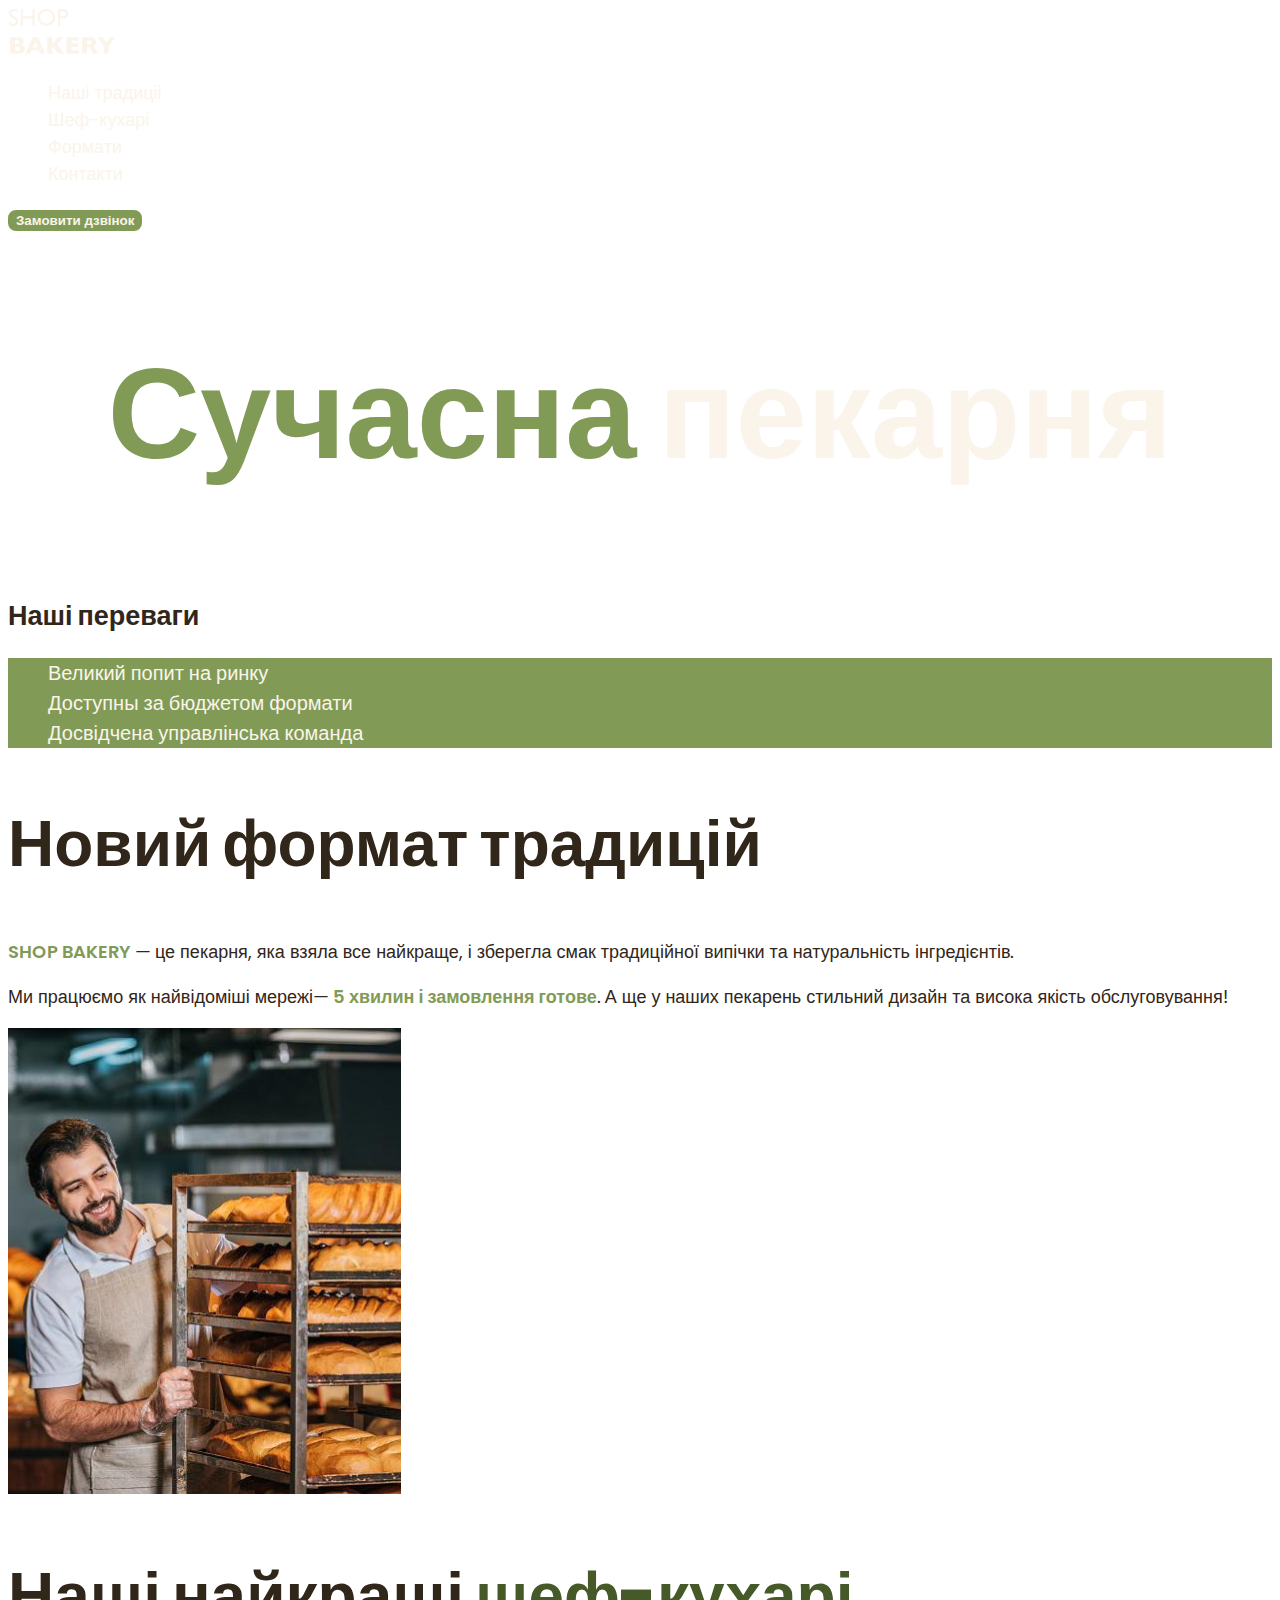
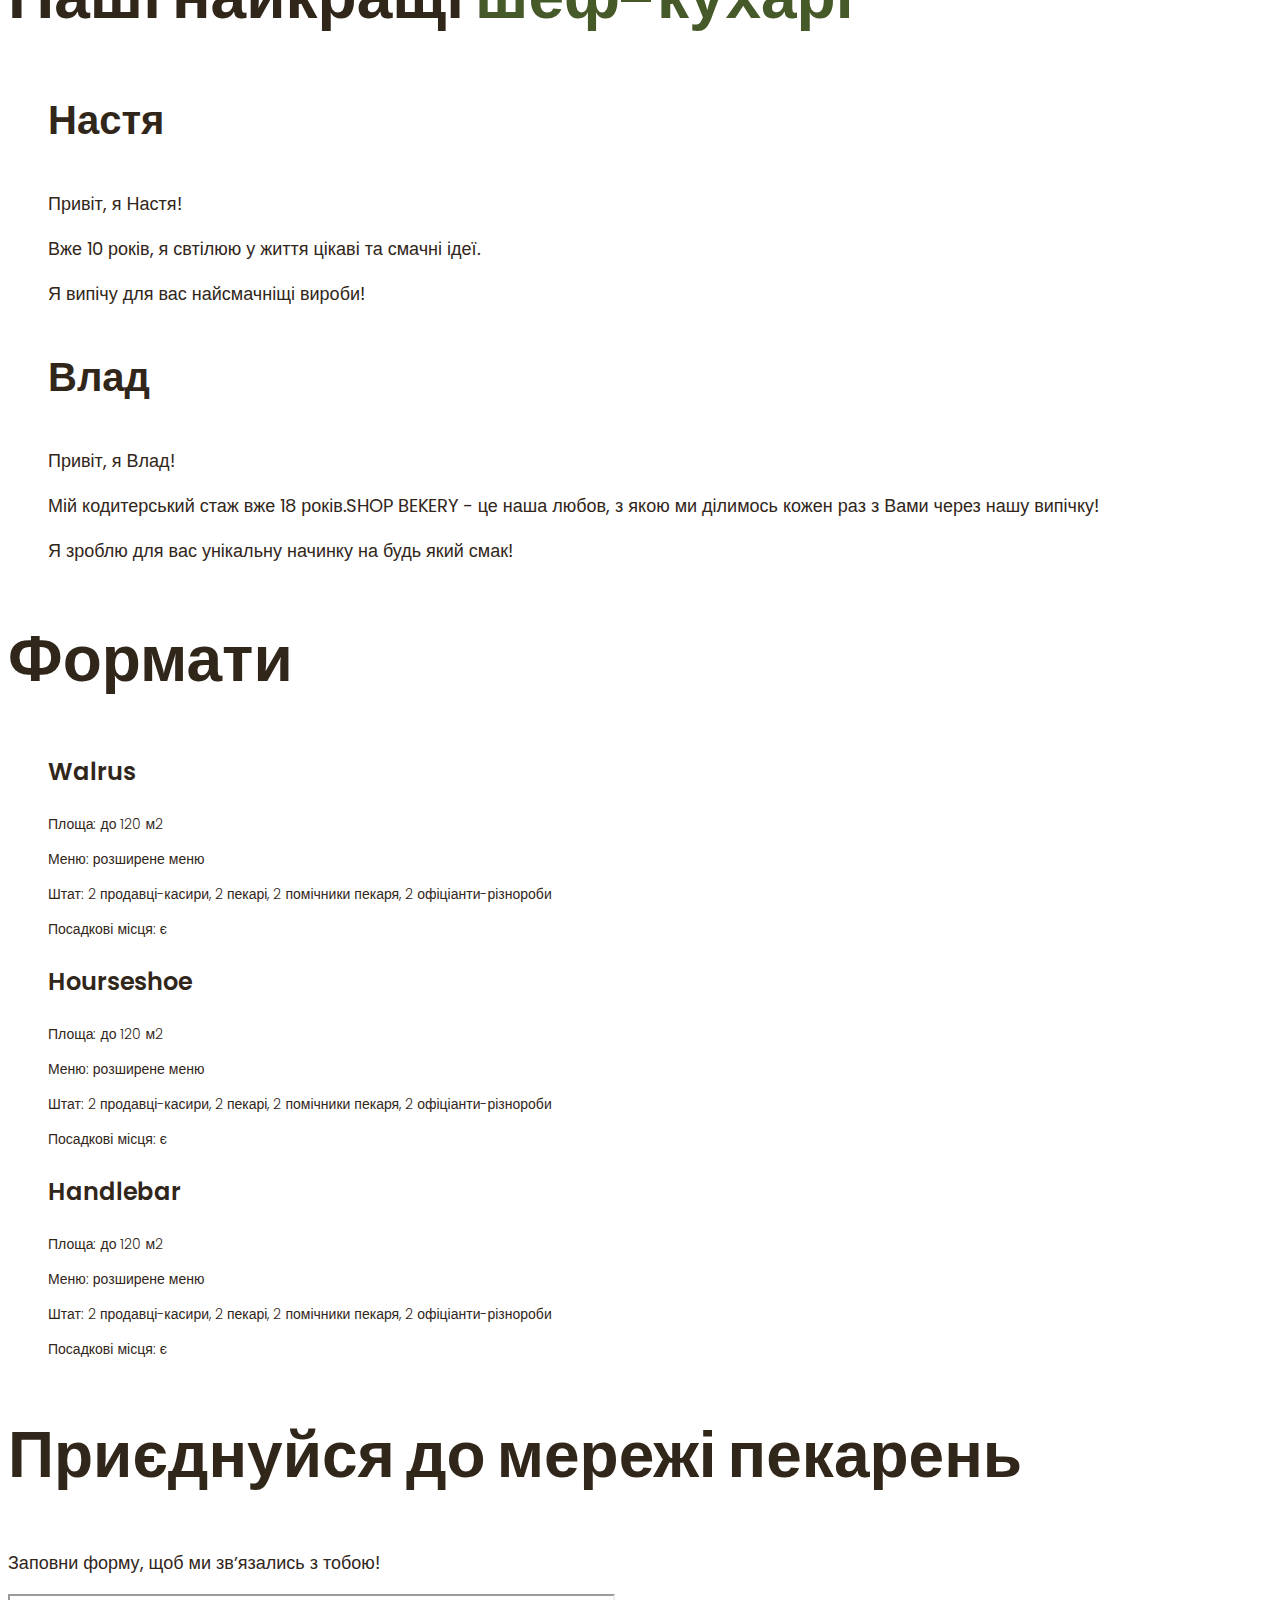
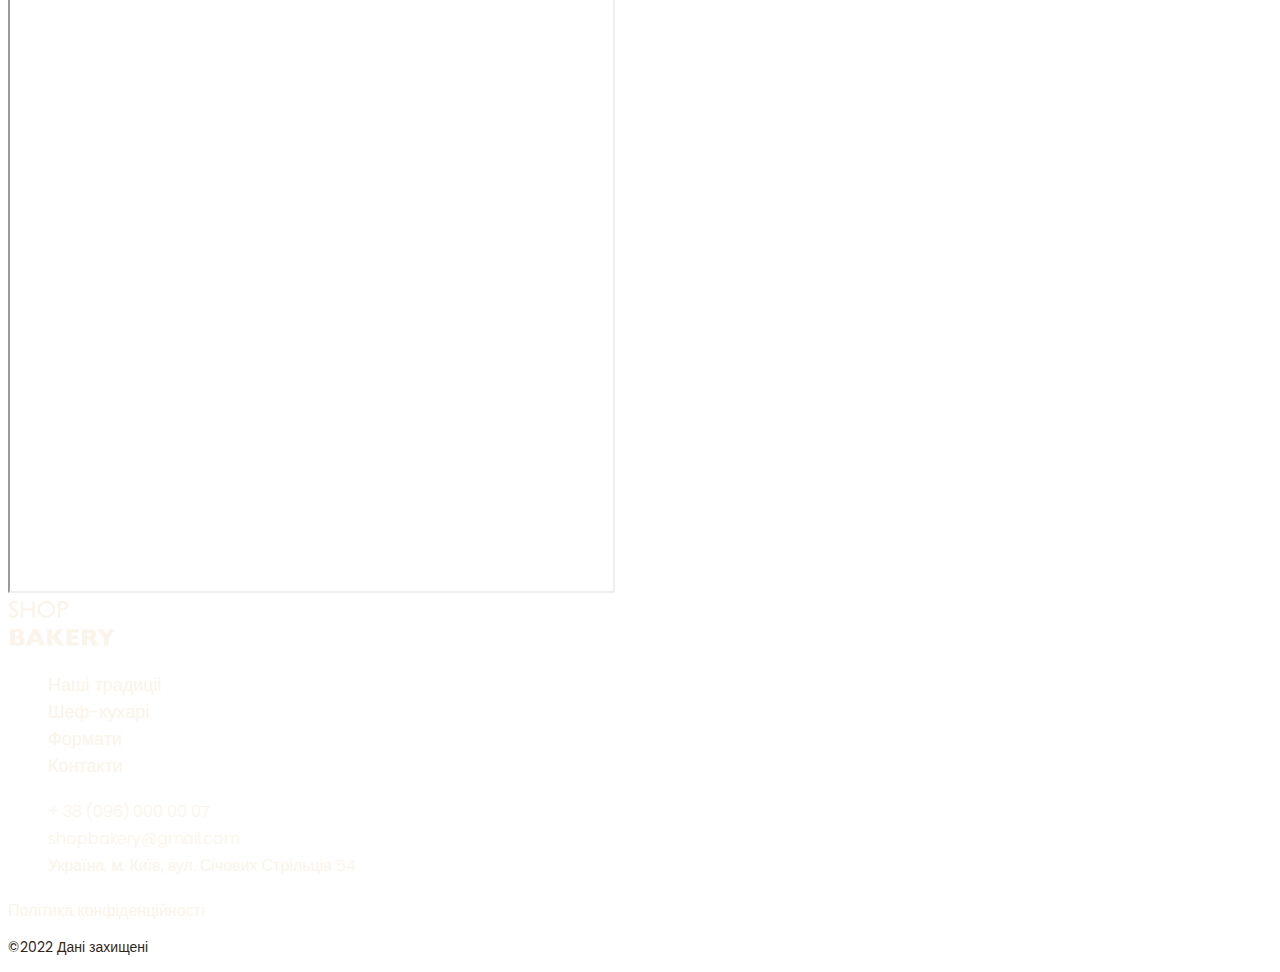
==== index.html @ 6a735f0f "Add files via upload" ====
<!DOCTYPE html>
<html lang="uk">
  <head>
    <meta charset="UTF-8" />
    <meta http-equiv="X-UA-Compatible" content="IE=edge" />
    <meta name="viewport" content="width=device-width, initial-scale=1.0" />
    <title>Сучасна пекарня</title>
    <!-- Fonts  -->
    <!-- <link rel="preconnect" href="https://fonts.googleapis.com" />
    <link rel="preconnect" href="https://fonts.gstatic.com" crossorigin />
    <link
      href="https://fonts.googleapis.com/css2?family=Poppins:wght@300;400;600;900&display=swap"
      rel="stylesheet"
    /> -->
    <!-- Styles -->
    <link rel="stylesheet" href="./css/styles.css" />
  </head>
  <body>
    <header>
      <div class="container">
        <nav>
          <a href="index.html">
            <img src="./images/logo.svg " alt="Логотип сучасної пекарні" />
          </a>
          <ul>
            <li>
              <a class="link" href="#traditions-section">Наші традиціі</a>
            </li>
            <li><a class="link" href="#chefs-section">Шеф-кухарі</a></li>
            <li><a class="link" href="#format-section">Формати</a></li>
            <li><a class="link" href="#contact-section">Контакти</a></li>
          </ul>
        </nav>
        <button class="button" type="button">Замовити дзвінок</button>
      </div>
    </header>
    <main>
      <section class="hero-section">
        <div class="container">
          <h1 class="hero-title">
            <span class="accent">Сучасна</span> пекарня
          </h1>
        </div>
      </section>
      <section>
        <div class="container">
          <h2 class="visually-hidden">Наші переваги</h2>
          <ul class="advantages-list">
            <li class="advantages-item">Великий попит на ринку</li>
            <li class="advantages-item">Доступны за бюджетом формати</li>
            <li class="advantages-item">Досвідчена управлінська команда</li>
          </ul>
        </div>
      </section>
      <section class="traditions-section section" id="traditions-section">
        <div class="container">
          <h2 class="traditions-title section-title">Новий формат традицій</h2>
          <p class="traditions-text">
            <span class="brand uppercase">shop bakery</span> — це пекарня, яка
            взяла все найкраще, і зберегла смак традиційної випічки та
            натуральність інгредієнтів.
          </p>
          <p class="traditions-text">
            Ми працюємо як найвідоміші мережі—
            <span class="brand">5 хвилин і замовлення готове</span>. А ще у
            наших пекарень стильний дизайн та висока якість обслуговування!
          </p>
          <img
            src="./images/baker-man.jpg"
            alt="Чоловік пекар дивиться на батони із посмішкой"
          />
        </div>
      </section>
      <section class="section" id="chefs-section">
        <div class="container">
          <h2 class="chefs-title section-title">
            Наші найкращі <span class="accent">шеф-кухарі</span>
          </h2>
          <ul>
            <li>
              <article>
                <h3 class="chef-title">Настя</h3>
                <p>Привіт, я Настя!</p>
                <p>Вже 10 років, я свтілюю у життя цікаві та смачні ідеї.</p>
                <p>Я випічу для вас найсмачніщі вироби!</p>
              </article>
            </li>
            <li>
              <article>
                <h3 class="chef-title">Влад</h3>
                <p>Привіт, я Влад!</p>
                <p>
                  Мій кодитерський стаж вже 18 років.SHOP BEKERY - це наша
                  любов, з якою ми ділимось кожен раз з Вами через нашу випічку!
                </p>
                <p>Я зроблю для вас унікальну начинку на будь який смак!</p>
              </article>
            </li>
          </ul>
        </div>
      </section>
      <section class="section" id="format-section">
        <div class="container">
          <h2 class="formats-title section-title">Формати</h2>
          <ul>
            <li>
              <article>
                <h3 class="format-title" lang="en">Walrus</h3>
                <div class="format-text">
                  <p>Площа: до 120 м2</p>
                  <p>Меню: розширене меню</p>
                  <p>
                    Штат: 2 продавці-касири, 2 пекарі, 2 помічники пекаря, 2
                    офіціанти-різнороби
                  </p>
                  <p>Посадкові місця: є</p>
                </div>
              </article>
            </li>
            <li>
              <article>
                <h3 class="format-title" lang="en">Hourseshoe</h3>
                <div class="format-text">
                  <p>Площа: до 120 м2</p>
                  <p>Меню: розширене меню</p>
                  <p>
                    Штат: 2 продавці-касири, 2 пекарі, 2 помічники пекаря, 2
                    офіціанти-різнороби
                  </p>
                  <p>Посадкові місця: є</p>
                </div>
              </article>
            </li>
            <li>
              <article>
                <h3 class="format-title" lang="en">Handlebar</h3>
                <div class="format-text">
                  <p>Площа: до 120 м2</p>
                  <p>Меню: розширене меню</p>
                  <p>
                    Штат: 2 продавці-касири, 2 пекарі, 2 помічники пекаря, 2
                    офіціанти-різнороби
                  </p>
                  <p>Посадкові місця: є</p>
                </div>
              </article>
            </li>
          </ul>
        </div>
      </section>
      <section class="section" id="contact-section">
        <div class="container">
          <h2 class="contact-title section-title">
            Приєднуйся до мережі пекарень
          </h2>
          <p>Заповни форму, щоб ми звʼязались з тобою!</p>
          <iframe
            src="https://www.google.com/maps/embed?pb=!1m18!1m12!1m3!1d2540.1640531314047!2d30.491233500000003!3d50.4566697!2m3!1f0!2f0!3f0!3m2!1i1024!2i768!4f13.1!3m3!1m2!1s0x40d4ce637bfe1717%3A0x5370c2254ad1b952!2sSichovykh%20Striltsiv%20St%2C%2054%2C%20Kyiv%2C%20Ukraine%2C%2002000!5e0!3m2!1sen!2sno!4v1711531237055!5m2!1sen!2sno"
            width="603"
            height="595"
            allowfullscreen=""
            loading="lazy"
            referrerpolicy="no-referrer-when-downgrade"
          ></iframe>
        </div>
      </section>
    </main>
    <footer>
      <div class="container">
        <nav>
          <a href="#">
            <img src="./images/logo.svg " alt="Логотип сучасної пекарні" />
          </a>
          <ul>
            <li><a class="link" href="#">Наші традиціі</a></li>
            <li><a class="link" href="#">Шеф-кухарі</a></li>
            <li><a class="link" href="#">Формати</a></li>
            <li><a class="link" href="#">Контакти</a></li>
          </ul>
        </nav>
        <address>
          <ul>
            <li>
              <a class="address-link" href="tel:+380960000007"
                >+ 38 (096) 000 00 07</a
              >
            </li>
            <li>
              <a class="address-link" href="mailto:shopbakery@gmail.com"
                >shopbakery@gmail.com</a
              >
            </li>
            <li>
              <a
                class="address-link"
                href="https://maps.app.goo.gl/qAnWJfNx7Vw8SnLq6"
                target="_blank"
                >Україна, м. Київ, вул. Січових Стрільців 54</a
              >
            </li>
            <li>
              <a href="#">
                <!-- Facebook icon -->
              </a>
            </li>
            <li>
              <a href="#">
                <!-- Instagramm icon -->
              </a>
            </li>
          </ul>
          <a class="address-link" href="#" target="_blank"
            >Політика конфіденційності</a
          >
          <p class="address-copyright">&copy;2022 Дані захищені</p>
        </address>
      </div>
    </footer>
  </body>
</html>
---- css/styles.css ----
/* Fonts */
@font-face {
    font-display: swap;
    font-family: 'Poppins';
    font-style: normal;
    font-weight: 300;
    src: url('../fonts/poppins-v20-latin-300.woff2') format('woff2');
}
@font-face {
    font-display: swap;
    font-family: 'Poppins';
    font-style: normal;
    font-weight: 400;
    src: url('../fonts/poppins-v20-latin-regular.woff2') format('woff2');
}
@font-face {
    font-display: swap;
    font-family: 'Poppins';
    font-style: normal;
    font-weight: 600;
    src: url('../fonts/poppins-v20-latin-600.woff2') format('woff2');
}
@font-face {
    font-display: swap;
    font-family: 'Poppins';
    font-style: normal;
    font-weight: 900;
    src: url('../fonts/poppins-v20-latin-900.woff2') format('woff2');
}

:root {
    --color-primary-dark: #31261a;
    --color-primary-light: #faf4ea;
    --color-brand-dark: #465929;
    --color-brand-light: #819b57;
    
}

/* Base */
body {
    color: var(--color-primary-dark);
    font-family: 'Poppins', sans-serif;
    font-size: 18px;
    font-weight: 400;
    line-height: 1.5;
}
address{
    font-style: normal;
}

ul {
    list-style-type: none;
}
/* Button */
.button {
    color: var(--color-primary-light);
    background-color: var(--color-brand-light);
    border: 2px solid var(--color-brand-light);
    border-radius: 8px;
    cursor: pointer;
    font-weight: 600;
}
.button:hover {
    color: var(--color-brand-dark);
    background-color: transparent;
}
/* Link */
.link {
    color: var(--color-primary-light);
    text-decoration: none;
    
}
.link:hover {
    color: var(--color-brand-light);
    text-decoration: underline;
    font-weight: 600;
}
/* Hero section */
.hero-title {
    color: var(--color-primary-light);
    text-align: center;
    font-size: 128px;
    font-weight: 900;
}
.hero-title .accent {
    color: var(--color-brand-light); /* HEX value rgba */
}
/* Advantages section */
.advantages-list {
    color: var(--color-primary-light);
    background-color: var(--color-brand-light);
}
.advantages-item {
    font-size: 20px;
    font-weight: 300;
}
.section-title{
 font-size: 64px;
 font-weight: 900;
 line-height: 1.3;   
}
.section-title .accent {
    color: var(--color-brand-dark);
}


/* Traditions section */
.traditions-text .brand {
    color: var(--color-brand-light);
    font-weight: 600;
}

.traditions-text .uppercase {
    text-transform: uppercase;
}
/* Chef section */
.chef-title {
    font-size: 40px;
    font-weight: 600;
}

/* Formats section */
.format-title {
    font-size: 24px;
    font-weight: 600;
}
.format-text {
    font-size: 14px;
    font-weight: 300;
}

/* Footer */
.address-link{
    font-size: 16px;
    font-weight: 300;
    color: var(--color-primary-light);
    text-decoration: none;
}

.address-link:hover {
    color: var(--color-brand-light);
}

.address-copyright {
    font-size: 14px;
}
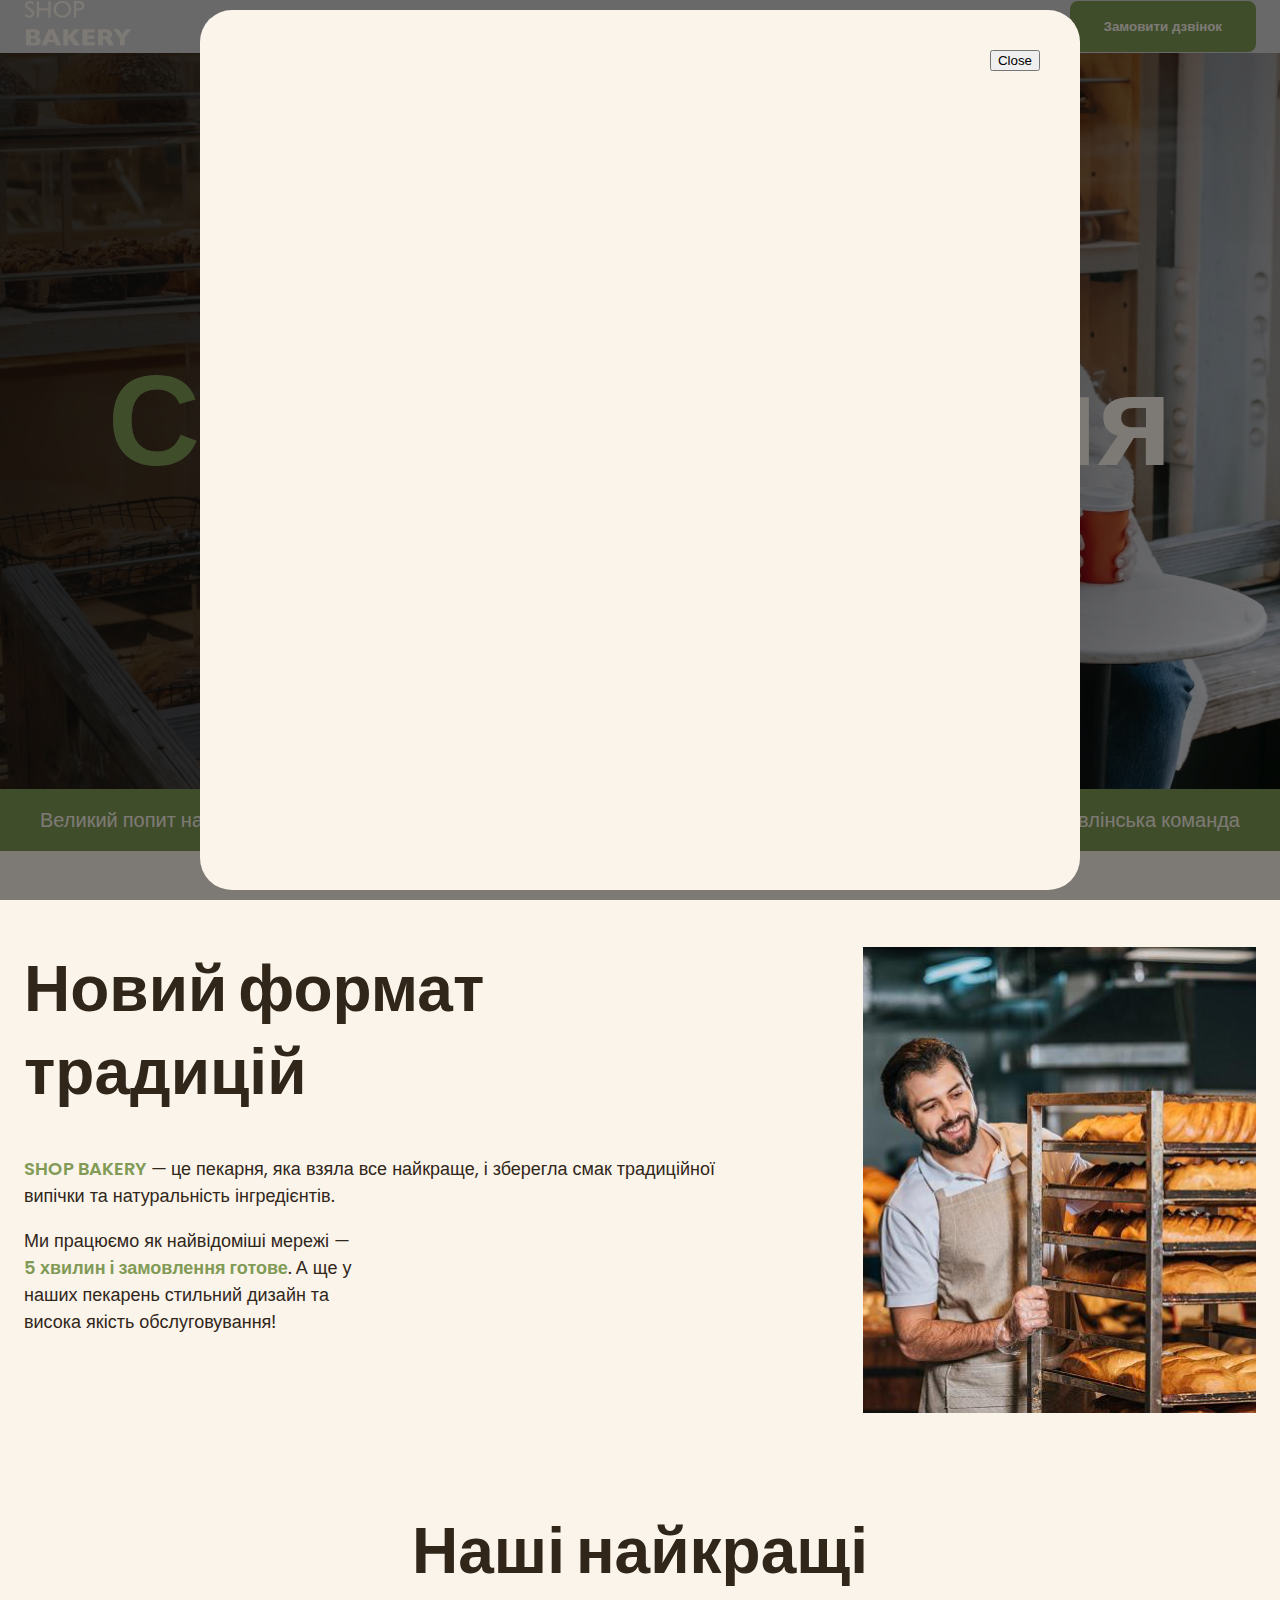
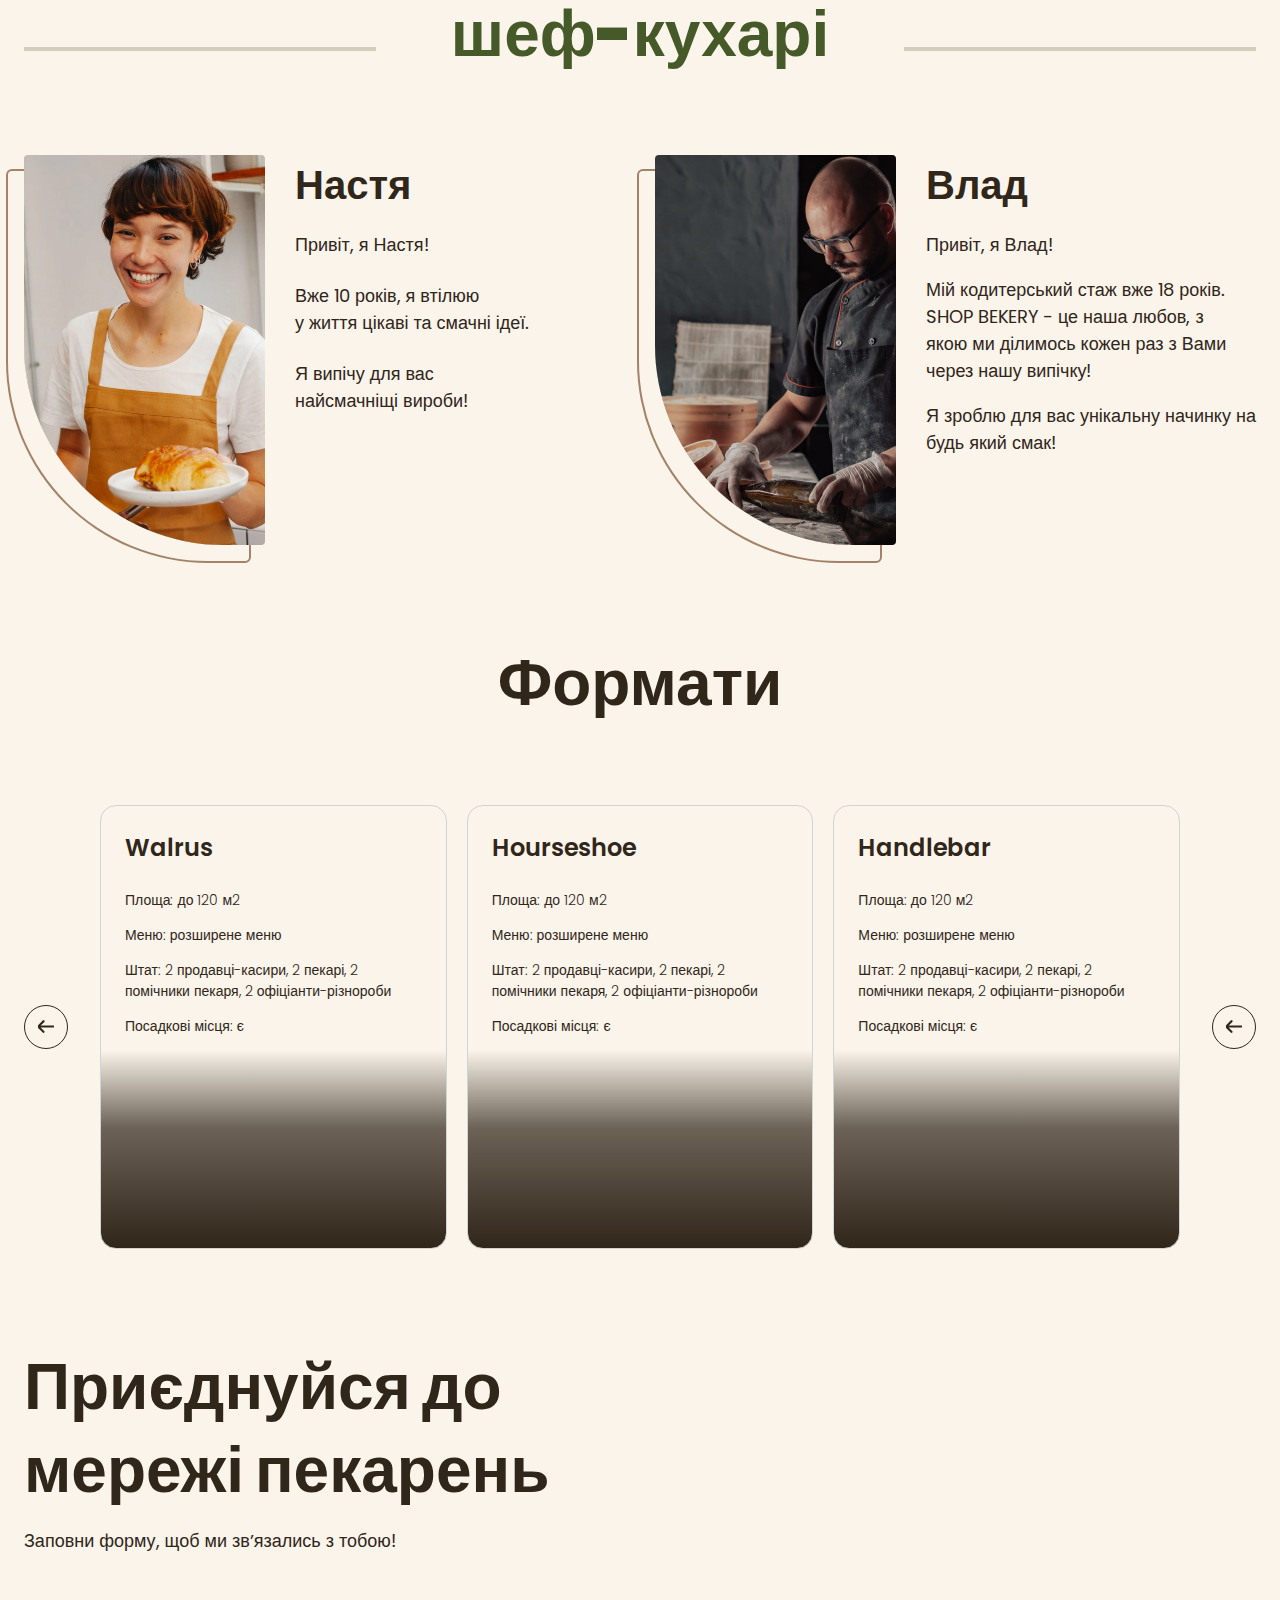
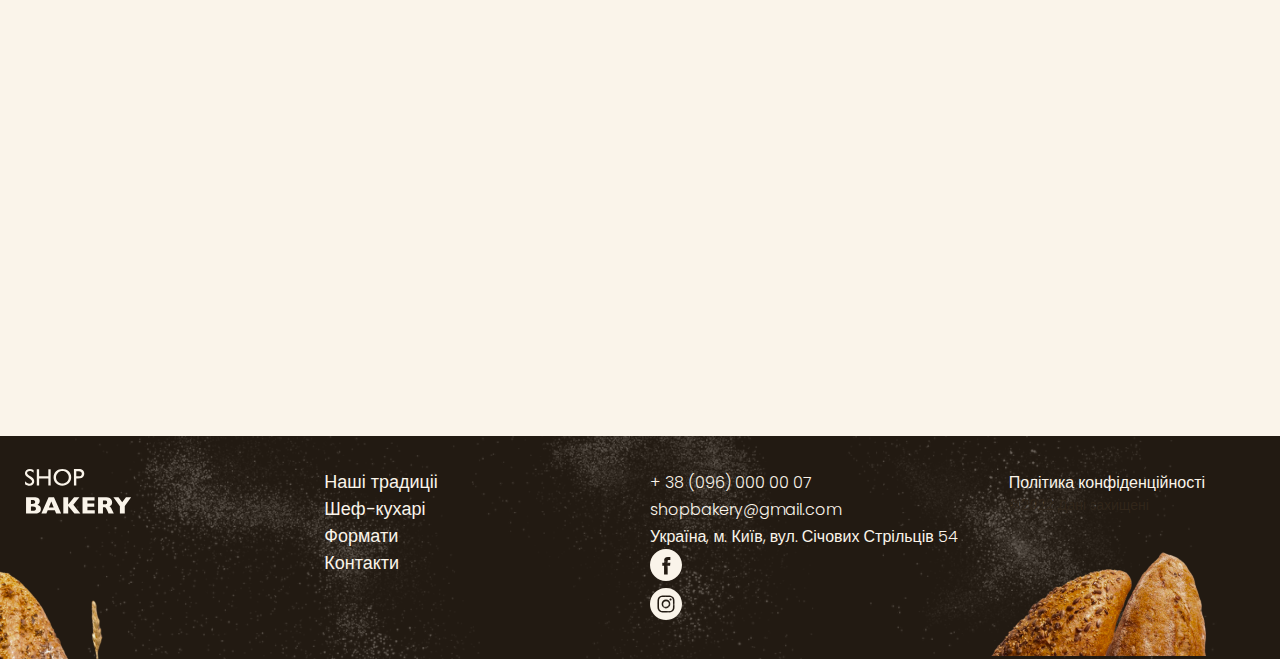
==== commit 04e29484: "Update index.html new file:   css/examples.css modified:   css/styles.css new file:   css/test.css n" ====
--- a/index.html
+++ b/index.html
@@ -1,220 +1,292 @@
-<!DOCTYPE html>
-<html lang="uk">
-  <head>
-    <meta charset="UTF-8" />
-    <meta http-equiv="X-UA-Compatible" content="IE=edge" />
-    <meta name="viewport" content="width=device-width, initial-scale=1.0" />
-    <title>Сучасна пекарня</title>
-    <!-- Fonts  -->
-    <!-- <link rel="preconnect" href="https://fonts.googleapis.com" />
-    <link rel="preconnect" href="https://fonts.gstatic.com" crossorigin />
-    <link
-      href="https://fonts.googleapis.com/css2?family=Poppins:wght@300;400;600;900&display=swap"
-      rel="stylesheet"
-    /> -->
-    <!-- Styles -->
-    <link rel="stylesheet" href="./css/styles.css" />
-  </head>
-  <body>
-    <header>
-      <div class="container">
-        <nav>
-          <a href="index.html">
-            <img src="./images/logo.svg " alt="Логотип сучасної пекарні" />
-          </a>
-          <ul>
-            <li>
-              <a class="link" href="#traditions-section">Наші традиціі</a>
-            </li>
-            <li><a class="link" href="#chefs-section">Шеф-кухарі</a></li>
-            <li><a class="link" href="#format-section">Формати</a></li>
-            <li><a class="link" href="#contact-section">Контакти</a></li>
-          </ul>
-        </nav>
-        <button class="button" type="button">Замовити дзвінок</button>
-      </div>
-    </header>
-    <main>
-      <section class="hero-section">
-        <div class="container">
-          <h1 class="hero-title">
-            <span class="accent">Сучасна</span> пекарня
-          </h1>
-        </div>
-      </section>
-      <section>
-        <div class="container">
-          <h2 class="visually-hidden">Наші переваги</h2>
-          <ul class="advantages-list">
-            <li class="advantages-item">Великий попит на ринку</li>
-            <li class="advantages-item">Доступны за бюджетом формати</li>
-            <li class="advantages-item">Досвідчена управлінська команда</li>
-          </ul>
-        </div>
-      </section>
-      <section class="traditions-section section" id="traditions-section">
-        <div class="container">
-          <h2 class="traditions-title section-title">Новий формат традицій</h2>
-          <p class="traditions-text">
-            <span class="brand uppercase">shop bakery</span> — це пекарня, яка
-            взяла все найкраще, і зберегла смак традиційної випічки та
-            натуральність інгредієнтів.
-          </p>
-          <p class="traditions-text">
-            Ми працюємо як найвідоміші мережі—
-            <span class="brand">5 хвилин і замовлення готове</span>. А ще у
-            наших пекарень стильний дизайн та висока якість обслуговування!
-          </p>
-          <img
-            src="./images/baker-man.jpg"
-            alt="Чоловік пекар дивиться на батони із посмішкой"
-          />
-        </div>
-      </section>
-      <section class="section" id="chefs-section">
-        <div class="container">
-          <h2 class="chefs-title section-title">
-            Наші найкращі <span class="accent">шеф-кухарі</span>
-          </h2>
-          <ul>
-            <li>
-              <article>
-                <h3 class="chef-title">Настя</h3>
-                <p>Привіт, я Настя!</p>
-                <p>Вже 10 років, я свтілюю у життя цікаві та смачні ідеї.</p>
-                <p>Я випічу для вас найсмачніщі вироби!</p>
-              </article>
-            </li>
-            <li>
-              <article>
-                <h3 class="chef-title">Влад</h3>
-                <p>Привіт, я Влад!</p>
-                <p>
-                  Мій кодитерський стаж вже 18 років.SHOP BEKERY - це наша
-                  любов, з якою ми ділимось кожен раз з Вами через нашу випічку!
-                </p>
-                <p>Я зроблю для вас унікальну начинку на будь який смак!</p>
-              </article>
-            </li>
-          </ul>
-        </div>
-      </section>
-      <section class="section" id="format-section">
-        <div class="container">
-          <h2 class="formats-title section-title">Формати</h2>
-          <ul>
-            <li>
-              <article>
-                <h3 class="format-title" lang="en">Walrus</h3>
-                <div class="format-text">
-                  <p>Площа: до 120 м2</p>
-                  <p>Меню: розширене меню</p>
-                  <p>
-                    Штат: 2 продавці-касири, 2 пекарі, 2 помічники пекаря, 2
-                    офіціанти-різнороби
-                  </p>
-                  <p>Посадкові місця: є</p>
-                </div>
-              </article>
-            </li>
-            <li>
-              <article>
-                <h3 class="format-title" lang="en">Hourseshoe</h3>
-                <div class="format-text">
-                  <p>Площа: до 120 м2</p>
-                  <p>Меню: розширене меню</p>
-                  <p>
-                    Штат: 2 продавці-касири, 2 пекарі, 2 помічники пекаря, 2
-                    офіціанти-різнороби
-                  </p>
-                  <p>Посадкові місця: є</p>
-                </div>
-              </article>
-            </li>
-            <li>
-              <article>
-                <h3 class="format-title" lang="en">Handlebar</h3>
-                <div class="format-text">
-                  <p>Площа: до 120 м2</p>
-                  <p>Меню: розширене меню</p>
-                  <p>
-                    Штат: 2 продавці-касири, 2 пекарі, 2 помічники пекаря, 2
-                    офіціанти-різнороби
-                  </p>
-                  <p>Посадкові місця: є</p>
-                </div>
-              </article>
-            </li>
-          </ul>
-        </div>
-      </section>
-      <section class="section" id="contact-section">
-        <div class="container">
-          <h2 class="contact-title section-title">
-            Приєднуйся до мережі пекарень
-          </h2>
-          <p>Заповни форму, щоб ми звʼязались з тобою!</p>
-          <iframe
-            src="https://www.google.com/maps/embed?pb=!1m18!1m12!1m3!1d2540.1640531314047!2d30.491233500000003!3d50.4566697!2m3!1f0!2f0!3f0!3m2!1i1024!2i768!4f13.1!3m3!1m2!1s0x40d4ce637bfe1717%3A0x5370c2254ad1b952!2sSichovykh%20Striltsiv%20St%2C%2054%2C%20Kyiv%2C%20Ukraine%2C%2002000!5e0!3m2!1sen!2sno!4v1711531237055!5m2!1sen!2sno"
-            width="603"
-            height="595"
-            allowfullscreen=""
-            loading="lazy"
-            referrerpolicy="no-referrer-when-downgrade"
-          ></iframe>
-        </div>
-      </section>
-    </main>
-    <footer>
-      <div class="container">
-        <nav>
-          <a href="#">
-            <img src="./images/logo.svg " alt="Логотип сучасної пекарні" />
-          </a>
-          <ul>
-            <li><a class="link" href="#">Наші традиціі</a></li>
-            <li><a class="link" href="#">Шеф-кухарі</a></li>
-            <li><a class="link" href="#">Формати</a></li>
-            <li><a class="link" href="#">Контакти</a></li>
-          </ul>
-        </nav>
-        <address>
-          <ul>
-            <li>
-              <a class="address-link" href="tel:+380960000007"
-                >+ 38 (096) 000 00 07</a
-              >
-            </li>
-            <li>
-              <a class="address-link" href="mailto:shopbakery@gmail.com"
-                >shopbakery@gmail.com</a
-              >
-            </li>
-            <li>
-              <a
-                class="address-link"
-                href="https://maps.app.goo.gl/qAnWJfNx7Vw8SnLq6"
-                target="_blank"
-                >Україна, м. Київ, вул. Січових Стрільців 54</a
-              >
-            </li>
-            <li>
-              <a href="#">
-                <!-- Facebook icon -->
-              </a>
-            </li>
-            <li>
-              <a href="#">
-                <!-- Instagramm icon -->
-              </a>
-            </li>
-          </ul>
-          <a class="address-link" href="#" target="_blank"
-            >Політика конфіденційності</a
-          >
-          <p class="address-copyright">&copy;2022 Дані захищені</p>
-        </address>
-      </div>
-    </footer>
-  </body>
-</html>
+<!DOCTYPE html>
+<html lang="uk">
+  <head>
+    <meta charset="UTF-8" />
+    <meta http-equiv="X-UA-Compatible" content="IE=edge" />
+    <meta name="viewport" content="width=device-width, initial-scale=1.0" />
+    <title>Сучасна пекарня</title>
+    <!-- Fonts  -->
+    <!-- <link rel="preconnect" href="https://fonts.googleapis.com" />
+    <link rel="preconnect" href="https://fonts.gstatic.com" crossorigin />
+    <link
+      href="https://fonts.googleapis.com/css2?family=Poppins:wght@300;400;600;900&display=swap"
+      rel="stylesheet"
+    /> -->
+    <!-- Styles -->
+    <link rel="stylesheet" href="./css/styles.css" />
+  </head>
+  <body>
+    <header class="header">
+      <div class="container">
+        <div class="header-container">
+          <nav class="header-nav">
+            <a href="index.html">
+              <img src="./images/logo.svg " alt="Логотип сучасної пекарні" />
+            </a>
+            <ul class="header-menu">
+              <li>
+                <a class="link" href="#traditions-section">Наші традиціі</a>
+              </li>
+              <li><a class="link" href="#chefs-section">Шеф-кухарі</a></li>
+              <li><a class="link" href="#format-section">Формати</a></li>
+              <li><a class="link" href="#contact-section">Контакти</a></li>
+            </ul>
+          </nav>
+          <button class="button modal-btn-open" type="button">
+            Замовити дзвінок
+          </button>
+        </div>
+      </div>
+    </header>
+    <main>
+      <section class="hero-section">
+        <div class="container">
+          <h1 class="hero-title">
+            <span class="accent">Сучасна</span> пекарня
+          </h1>
+        </div>
+      </section>
+      <section class="advantages-section">
+        <div class="container">
+          <h2 class="visually-hidden">Наші переваги</h2>
+          <ul class="advantages-list">
+            <li class="advantages-item">Великий попит на ринку</li>
+            <li class="advantages-item">Доступны за бюджетом формати</li>
+            <li class="advantages-item">Досвідчена управлінська команда</li>
+          </ul>
+        </div>
+      </section>
+      <section class="traditions-section section" id="traditions-section">
+        <div class="container">
+          <div class="traditions-container">
+            <div class="traditions-content">
+              <h2 class="traditions-title section-title">
+                Новий формат традицій
+              </h2>
+              <p class="traditions-text">
+                <span class="brand uppercase">shop bakery</span> — це пекарня,
+                яка взяла все найкраще, і зберегла смак традиційної випічки та
+                натуральність інгредієнтів.
+              </p>
+              <p class="traditions-text limited">
+                Ми працюємо як найвідоміші мережі —
+                <span class="brand">5 хвилин і замовлення готове</span>. А ще у
+                наших пекарень стильний дизайн та висока якість обслуговування!
+              </p>
+            </div>
+            <img
+              src="./images/baker-man.jpg"
+              alt="Чоловік пекар дивиться на батони із посмішкой"
+            />
+          </div>
+        </div>
+      </section>
+      <section class="section" id="chefs-section">
+        <div class="container">
+          <h2 class="chefs-title section-title centered">
+            Наші найкращі <br />
+            <span class="accent">шеф-кухарі</span>
+          </h2>
+          <ul class="chefs-list">
+            <li class="chefs-item">
+              <article class="chef-card">
+                <img
+                  class="chef-photo"
+                  src="./images/Nastya-chef.jpg"
+                  alt="Nastya chef"
+                />
+                <div>
+                  <h3 class="chef-title">Настя</h3>
+                  <div class="chef-text">
+                    <p>Привіт, я Настя!</p>
+                    <p>
+                      Вже 10 років, я втілюю <br />
+                      у життя цікаві та смачні ідеї.
+                    </p>
+                    <p>
+                      Я випічу для вас <br />
+                      найсмачніщі вироби!
+                    </p>
+                  </div>
+                </div>
+              </article>
+            </li>
+            <li class="chefs-item">
+              <article class="chef-card">
+                <img
+                  class="chef-photo"
+                  src="./images/Vlad-chef.jpg"
+                  alt="Vlad chef"
+                />
+                <div>
+                  <h3 class="chef-title">Влад</h3>
+                  <p class="chef-text">Привіт, я Влад!</p>
+                  <p class="chef-text">
+                    Мій кодитерський стаж вже 18 років. SHOP BEKERY - це наша
+                    любов, з<br />якою ми ділимось кожен раз з Вами через нашу
+                    випічку!
+                  </p>
+                  <p class="chef-text">
+                    Я зроблю для вас унікальну начинку на будь який смак!
+                  </p>
+                </div>
+              </article>
+            </li>
+          </ul>
+        </div>
+      </section>
+      <section class="section" id="format-section">
+        <div class="container">
+          <h2 class="formats-title section-title centered">Формати</h2>
+          <div class="formats-container">
+            <button class="carousel-button" type="button">
+              <svg class="carousel-arrow" width="16" height="16">
+                <use href="./images/icons.svg#icon-Arrow-1"></use>
+              </svg>
+            </button>
+            <ul class="formats-list">
+              <li class="formats-item">
+                <article class="format-card">
+                  <h3 class="format-title" lang="en">Walrus</h3>
+                  <div class="format-text">
+                    <p>Площа: до 120 м2</p>
+                    <p>Меню: розширене меню</p>
+                    <p>
+                      Штат: 2 продавці-касири, 2 пекарі, 2 помічники пекаря, 2
+                      офіціанти-різнороби
+                    </p>
+                    <p>Посадкові місця: є</p>
+                  </div>
+                </article>
+              </li>
+              <li class="formats-item">
+                <article class="format-card">
+                  <h3 class="format-title" lang="en">Hourseshoe</h3>
+                  <div class="format-text">
+                    <p>Площа: до 120 м2</p>
+                    <p>Меню: розширене меню</p>
+                    <p>
+                      Штат: 2 продавці-касири, 2 пекарі, 2 помічники пекаря, 2
+                      офіціанти-різнороби
+                    </p>
+                    <p>Посадкові місця: є</p>
+                  </div>
+                </article>
+              </li>
+              <li class="formats-item">
+                <article class="format-card">
+                  <h3 class="format-title" lang="en">Handlebar</h3>
+                  <div class="format-text">
+                    <p>Площа: до 120 м2</p>
+                    <p>Меню: розширене меню</p>
+                    <p>
+                      Штат: 2 продавці-касири, 2 пекарі, 2 помічники пекаря, 2
+                      офіціанти-різнороби
+                    </p>
+                    <p>Посадкові місця: є</p>
+                  </div>
+                </article>
+              </li>
+            </ul>
+            <button class="carousel-button" type="button">
+              <svg class="carousel-arrow" width="16" height="16">
+                <use href="./images/icons.svg#icon-Arrow-1"></use>
+              </svg>
+            </button>
+          </div>
+        </div>
+      </section>
+      <section class="contact-section section" id="contact-section">
+        <div class="container">
+          <div class="contact-container">
+            <div class="contact-form">
+              <h2 class="contact-title section-title">
+                Приєднуйся до мережі пекарень
+              </h2>
+              <p>Заповни форму, щоб ми звʼязались з тобою!</p>
+              <!-- form -->
+            </div>
+            <iframe
+              class="contact-map"
+              src="https://www.google.com/maps/embed?pb=!1m18!1m12!1m3!1d2540.1640531314047!2d30.491233500000003!3d50.4566697!2m3!1f0!2f0!3f0!3m2!1i1024!2i768!4f13.1!3m3!1m2!1s0x40d4ce637bfe1717%3A0x5370c2254ad1b952!2sSichovykh%20Striltsiv%20St%2C%2054%2C%20Kyiv%2C%20Ukraine%2C%2002000!5e0!3m2!1sen!2sno!4v1711531237055!5m2!1sen!2sno"
+              width="603"
+              height="595"
+              allowfullscreen=""
+              loading="lazy"
+              referrerpolicy="no-referrer-when-downgrade"
+            ></iframe>
+          </div>
+        </div>
+      </section>
+    </main>
+    <footer class="footer">
+      <div class="container">
+        <div class="footer-container">
+          <nav class="footer-nav">
+            <div class="footer-logo">
+              <a href="#">
+                <img src="./images/logo.svg " alt="Логотип сучасної пекарні" />
+              </a>
+            </div>
+            <ul class="footer-menu">
+              <li><a class="link" href="#">Наші традиціі</a></li>
+              <li><a class="link" href="#">Шеф-кухарі</a></li>
+              <li><a class="link" href="#">Формати</a></li>
+              <li><a class="link" href="#">Контакти</a></li>
+            </ul>
+          </nav>
+          <address class="footer-address">
+            <ul class="address-list">
+              <li>
+                <a class="address-link" href="tel:+380960000007"
+                  >+ 38 (096) 000 00 07</a
+                >
+              </li>
+              <li>
+                <a class="address-link" href="mailto:shopbakery@gmail.com"
+                  >shopbakery@gmail.com</a
+                >
+              </li>
+              <li>
+                <a
+                  class="address-link"
+                  href="https://maps.app.goo.gl/qAnWJfNx7Vw8SnLq6"
+                  target="_blank"
+                  >Україна, м. Київ, вул. Січових Стрільців 54</a
+                >
+              </li>
+              <li>
+                <a href="#">
+                  <svg class="address-icon" width="32" height="32">
+                    <use href="./images/icons.svg#icon-Facebook-icon"></use>
+                  </svg>
+                </a>
+              </li>
+              <li>
+                <a href="#">
+                  <svg class="address-icon" width="32" height="32">
+                    <use href="./images/icons.svg#icon-Instagramm-icon"></use>
+                  </svg>
+                </a>
+              </li>
+            </ul>
+            <div class="address-info">
+              <a class="address-link" href="#" target="_blank"
+                >Політика конфіденційності</a
+              >
+              <p class="address-copyright">&copy;2022 Дані захищені</p>
+            </div>
+          </address>
+        </div>
+      </div>
+    </footer>
+
+    <div class="backdrop">
+      <div class="modal">
+        <button class="modal-btn-close" type="button">Close</button>
+      </div>
+    </div>
+
+    <script src="./js/modal.js"></script>
+  </body>
+</html>
--- a/css/styles.css
+++ b/css/styles.css
@@ -1,146 +1,467 @@
-/* Fonts */
-@font-face {
-    font-display: swap;
-    font-family: 'Poppins';
-    font-style: normal;
-    font-weight: 300;
-    src: url('../fonts/poppins-v20-latin-300.woff2') format('woff2');
-}
-@font-face {
-    font-display: swap;
-    font-family: 'Poppins';
-    font-style: normal;
-    font-weight: 400;
-    src: url('../fonts/poppins-v20-latin-regular.woff2') format('woff2');
-}
-@font-face {
-    font-display: swap;
-    font-family: 'Poppins';
-    font-style: normal;
-    font-weight: 600;
-    src: url('../fonts/poppins-v20-latin-600.woff2') format('woff2');
-}
-@font-face {
-    font-display: swap;
-    font-family: 'Poppins';
-    font-style: normal;
-    font-weight: 900;
-    src: url('../fonts/poppins-v20-latin-900.woff2') format('woff2');
-}
-
-:root {
-    --color-primary-dark: #31261a;
-    --color-primary-light: #faf4ea;
-    --color-brand-dark: #465929;
-    --color-brand-light: #819b57;
-    
-}
-
-/* Base */
-body {
-    color: var(--color-primary-dark);
-    font-family: 'Poppins', sans-serif;
-    font-size: 18px;
-    font-weight: 400;
-    line-height: 1.5;
-}
-address{
-    font-style: normal;
-}
-
-ul {
-    list-style-type: none;
-}
-/* Button */
-.button {
-    color: var(--color-primary-light);
-    background-color: var(--color-brand-light);
-    border: 2px solid var(--color-brand-light);
-    border-radius: 8px;
-    cursor: pointer;
-    font-weight: 600;
-}
-.button:hover {
-    color: var(--color-brand-dark);
-    background-color: transparent;
-}
-/* Link */
-.link {
-    color: var(--color-primary-light);
-    text-decoration: none;
-    
-}
-.link:hover {
-    color: var(--color-brand-light);
-    text-decoration: underline;
-    font-weight: 600;
-}
-/* Hero section */
-.hero-title {
-    color: var(--color-primary-light);
-    text-align: center;
-    font-size: 128px;
-    font-weight: 900;
-}
-.hero-title .accent {
-    color: var(--color-brand-light); /* HEX value rgba */
-}
-/* Advantages section */
-.advantages-list {
-    color: var(--color-primary-light);
-    background-color: var(--color-brand-light);
-}
-.advantages-item {
-    font-size: 20px;
-    font-weight: 300;
-}
-.section-title{
- font-size: 64px;
- font-weight: 900;
- line-height: 1.3;   
-}
-.section-title .accent {
-    color: var(--color-brand-dark);
-}
-
-
-/* Traditions section */
-.traditions-text .brand {
-    color: var(--color-brand-light);
-    font-weight: 600;
-}
-
-.traditions-text .uppercase {
-    text-transform: uppercase;
-}
-/* Chef section */
-.chef-title {
-    font-size: 40px;
-    font-weight: 600;
-}
-
-/* Formats section */
-.format-title {
-    font-size: 24px;
-    font-weight: 600;
-}
-.format-text {
-    font-size: 14px;
-    font-weight: 300;
-}
-
-/* Footer */
-.address-link{
-    font-size: 16px;
-    font-weight: 300;
-    color: var(--color-primary-light);
-    text-decoration: none;
-}
-
-.address-link:hover {
-    color: var(--color-brand-light);
-}
-
-.address-copyright {
-    font-size: 14px;
+/* Fonts */
+@font-face {
+    font-display: swap;
+    font-family: 'Poppins';
+    font-style: normal;
+    font-weight: 300;
+    src: url('../fonts/poppins-v20-latin-300.woff2') format('woff2');
+}
+@font-face {
+    font-display: swap;
+    font-family: 'Poppins';
+    font-style: normal;
+    font-weight: 400;
+    src: url('../fonts/poppins-v20-latin-regular.woff2') format('woff2');
+}
+@font-face {
+    font-display: swap;
+    font-family: 'Poppins';
+    font-style: normal;
+    font-weight: 600;
+    src: url('../fonts/poppins-v20-latin-600.woff2') format('woff2');
+}
+@font-face {
+    font-display: swap;
+    font-family: 'Poppins';
+    font-style: normal;
+    font-weight: 900;
+    src: url('../fonts/poppins-v20-latin-900.woff2') format('woff2');
+}
+
+:root {
+    --color-primary-dark: #31261a;
+    --color-primary-light: #faf4ea;
+    --color-secondary-dark: #a28268;
+    --color-brand-dark: #465929;
+    --color-brand-normal: #819b57;
+    --color-brand-light: #cfcfbc;
+}
+
+/* Base */
+*,
+*::before,
+*::after{
+    box-sizing: border-box;
+}
+body {
+    color: var(--color-primary-dark);
+    background-color: var(--color-primary-light);
+    font-family: 'Poppins', sans-serif;
+    font-size: 18px;
+    font-weight: 400;
+    line-height: 1.5;
+    margin: 0;
+}
+
+h1, h2, h3, h4, h5, h6, p {
+    margin-top: 0;}
+
+a {
+    display: inline-block;
+}
+
+address{
+    font-style: normal;
+}
+
+ul {
+    list-style-type: none;
+    margin: 0;
+    padding: 0;
+}
+
+.visually-hidden {
+    position: absolute;
+    left: -10000px;
+    top: auto;
+    width: 1px;
+    height: 1px;
+    overflow: hidden;
+} /*Як сховати текст визуально але залишити для браузеру */
+.section {
+    padding: 48px 0;
+}
+
+.container {
+    width: 100%;
+    max-width: 1288px;
+    margin: 0 auto;
+    padding: 0 24px;
+}
+/* Button */
+.button {
+    padding: 16px 32px;
+    color: var(--color-primary-light);
+    background-color: var(--color-brand-normal);
+    border: 2px solid var(--color-brand-normal);
+    border-radius: 8px;
+    cursor: pointer;
+    font-weight: 600;
+}
+.button:hover {
+    color: var(--color-brand-dark);
+    background-color: transparent;
+}
+/* Link */
+.link {
+    color: var(--color-primary-light);
+    text-decoration: none;
+    
+}
+.link:hover {
+    color: var(--color-brand-normal);
+}
+
+/* Header  */
+
+.header {
+    background-color: lightgray; /* remove*/
+}
+.header-container {
+    display: flex;
+    align-items: center;
+    gap: 40px;
+}
+.header-nav {
+    flex-grow: 1;
+    display: flex;
+    align-items: center;
+    gap: 40px;
+}
+.header-menu {
+    display: flex;
+    gap: 64px;
+    flex-grow: 1;
+    justify-content: center;
+}
+
+/* Hero section */
+.hero-section {
+    padding: 272px 0;
+    background-image: url('../images/Hero-section-background.jpeg');
+    background-repeat: repeat-x;
+    background-position: center top;
+    background-size: cover;
+    /* background: url('../images/Hero-section-img.jpeg') no-repeat center/top cover; Це скорочена запісь не є рекоменд. */
+}
+.hero-title {
+    margin-bottom: 0;
+    color: var(--color-primary-light);
+    text-align: center;
+    font-size: 128px;
+    font-weight: 900;
+}
+.hero-title .accent {
+    color: var(--color-brand-normal); /* HEX value rgba */
+}
+/* Advantages section */
+.advantages-section {
+    padding: 16px;
+    background-color: var(--color-brand-normal);
+}
+.advantages-list {
+    display: flex;
+    justify-content: space-between;
+    gap: 40px;
+}
+.advantages-item {
+    color: var(--color-primary-light);
+    font-size: 20px;
+    font-weight: 300;
+}
+.section-title{
+ font-size: 64px;
+ font-weight: 900;
+ line-height: 1.3;   
+}
+.section-title.centered {
+    text-align: center;
+}
+
+.section-title .accent {
+    color: var(--color-brand-dark);
+}
+
+
+/* Traditions section */
+
+.traditions-section{ 
+    padding-top: 96px;
+}
+
+.traditions-container {
+    display: flex;
+    justify-content: space-between;
+    gap: 40px;
+}
+
+.traditions-content {
+    max-width: 710px;
+}
+.traditions-title {
+    margin-bottom: 42px;
+}
+.traditions-text .brand {
+    color: var(--color-brand-normal);
+    font-weight: 600;
+}
+
+.traditions-text.limited {
+    max-width: 340px;
+}
+
+.traditions-text .uppercase {
+    text-transform: uppercase;
+}
+/* Chef section */
+.chefs-title {
+    position: relative;
+    margin: 0 auto 80px;
+}
+
+.chef-text p {
+margin-bottom: 24px;
+}
+
+.chef-text p:last-child {
+    margin-bottom: 0;
+}
+
+.chefs-title::before,
+.chefs-title::after {
+    position: absolute;
+    bottom: 24px;
+    width: 352px;
+    border: 2px solid var(--color-brand-light);
+    content:'';
+}
+
+.chefs-title::before{ 
+left: 0;
+}
+
+.chefs-title::after {
+right: 0;
+}
+
+.chefs-list {
+  display: flex; 
+  gap: 40px 30px;
+  flex-wrap: wrap; 
+}
+
+.chefs-item {
+    flex-basis: calc((100% - 30px) / 2);
+}
+
+.chef-card {
+    display: flex;
+    gap: 30px;
+}
+
+.chef-photo {
+    border-radius: 4px 4px 4px 200px;
+    box-shadow: -16px 16px 0 0 var(--color-primary-light), -16px 16px 0 2px var(--color-secondary-dark);
+}
+
+.chef-title {
+    margin-bottom: 16px;
+    font-size: 40px;
+    font-weight: 600;
+}
+
+/* Formats section */
+
+.formats-container{
+    display: flex;
+    gap: 32px;
+    align-items: center;
+}
+
+.formats-list {
+    display: flex;
+    gap: 20px;
+}
+
+/* .formats-item {
+    flex-basis: calc((100% - 40px) / 3);
+} */
+
+.format-card {
+    height: 444px; 
+    padding: 24px;
+    background-image: linear-gradient(180.00deg, rgba(49, 38, 26, 0) 55.208%, rgba(49, 38, 26, 0.71) 72.917%, var(--color-primary-dark) 100%);
+    border: 1px solid lightgray; /* remove */
+    border-radius: 16px;
+}
+
+.formats-title {
+    margin-bottom: 80px;
+}
+.format-title {
+    font-size: 24px;
+    font-weight: 600;
+}
+.format-text {
+    font-size: 14px;
+    font-weight: 300;
+}
+
+/* Carousel */
+
+.carousel-button {
+    display: flex;
+    align-items: center;
+    justify-content: center;
+    flex-shrink: 0;
+    width: 44px;
+    height: 44px;
+    padding: 0;
+    background-color: transparent;
+    border-radius: 50%;
+    border: 1px solid var(--color-primary-dark);
+    cursor: pointer;
+}
+
+.carousel-arrow {
+    fill: var(--color-primary-dark);
+}
+
+.carousel-button:hover {
+    background-color: var(--color-primary-dark);
+}
+
+.carousel-button:hover .carousel-arrow {
+    fill: var(--color-primary-light);
+}
+
+/* Contact section  */
+.contact-section{
+    padding-bottom: 96px;
+}
+
+.contact-container {
+    display: flex;
+    gap: 32px;
+}
+
+.contact-title {
+    margin-bottom: 16px;
+}
+
+.contact-map {
+    flex-shrink: 0;
+    border-radius: 16px;
+    border: none;
+}
+
+/* Footer */
+
+.footer{
+    padding: 32px 0;
+    position: relative;
+    background-image: url('../images/Footer-background.png');
+    background-repeat: no-repeat;
+    background-size: cover;
+    background-position: center;
+    background-color: var(--color-primary-dark);
+}
+
+.footer::before,
+.footer::after {
+    position: absolute;
+    bottom: 0;
+    background-repeat: no-repeat;
+    content: '';
+}
+
+.footer:before {
+    width: 180px;
+    height: 120px;
+    left: 0;
+    background-image: url('../images/decor-bread-small.png');
+}
+
+.footer::after {
+    width: 380px;
+    height: 190px;
+    right: 0;
+    background-image: url('../images/decor-bread-large.png');
+}
+
+.footer-container {
+    display: flex;
+    gap: 20px;
+}
+
+.footer-nav,
+.footer-address {
+    display: flex;
+    flex-basis: 50%;
+}
+
+.footer-logo,
+.footer-menu {
+    flex-grow: 1;
+}
+
+.address-list,
+.address-info {
+    flex-grow: 1;
+}
+
+.address-link{
+    font-size: 16px;
+    font-weight: 300;
+    color: var(--color-primary-light);
+    text-decoration: none;
+}
+
+.address-link:hover {
+    color: var(--color-brand-normal);
+}
+
+.address-icon {
+    fill: var(--color-primary-light); 
+}
+
+.address-icon:hover {
+    fill: var(--color-brand-normal);
+}
+
+.address-copyright {
+    font-size: 14px;
+}
+
+/* Modal */
+.backdrop {
+    position: fixed;
+    top: 0;
+    left: 0;
+    right: 0;
+    bottom: 0;
+    display: flex;
+    align-items: center;
+    justify-content: center;
+    background-color: rgba(0, 0, 0, 0.5);
+}
+
+.backdrop.is-hidden {
+   opacity: 0;
+   visibility: hidden;
+   pointer-events: none;
+}
+
+.modal {
+    position: relative;
+    width: 880px;
+    height: 880px;
+    background-color: var(--color-primary-light);
+    border-radius: 32px;
+}
+
+.modal-btn-close {
+    position: absolute;
+    top: 40px;
+    right: 40px;
 }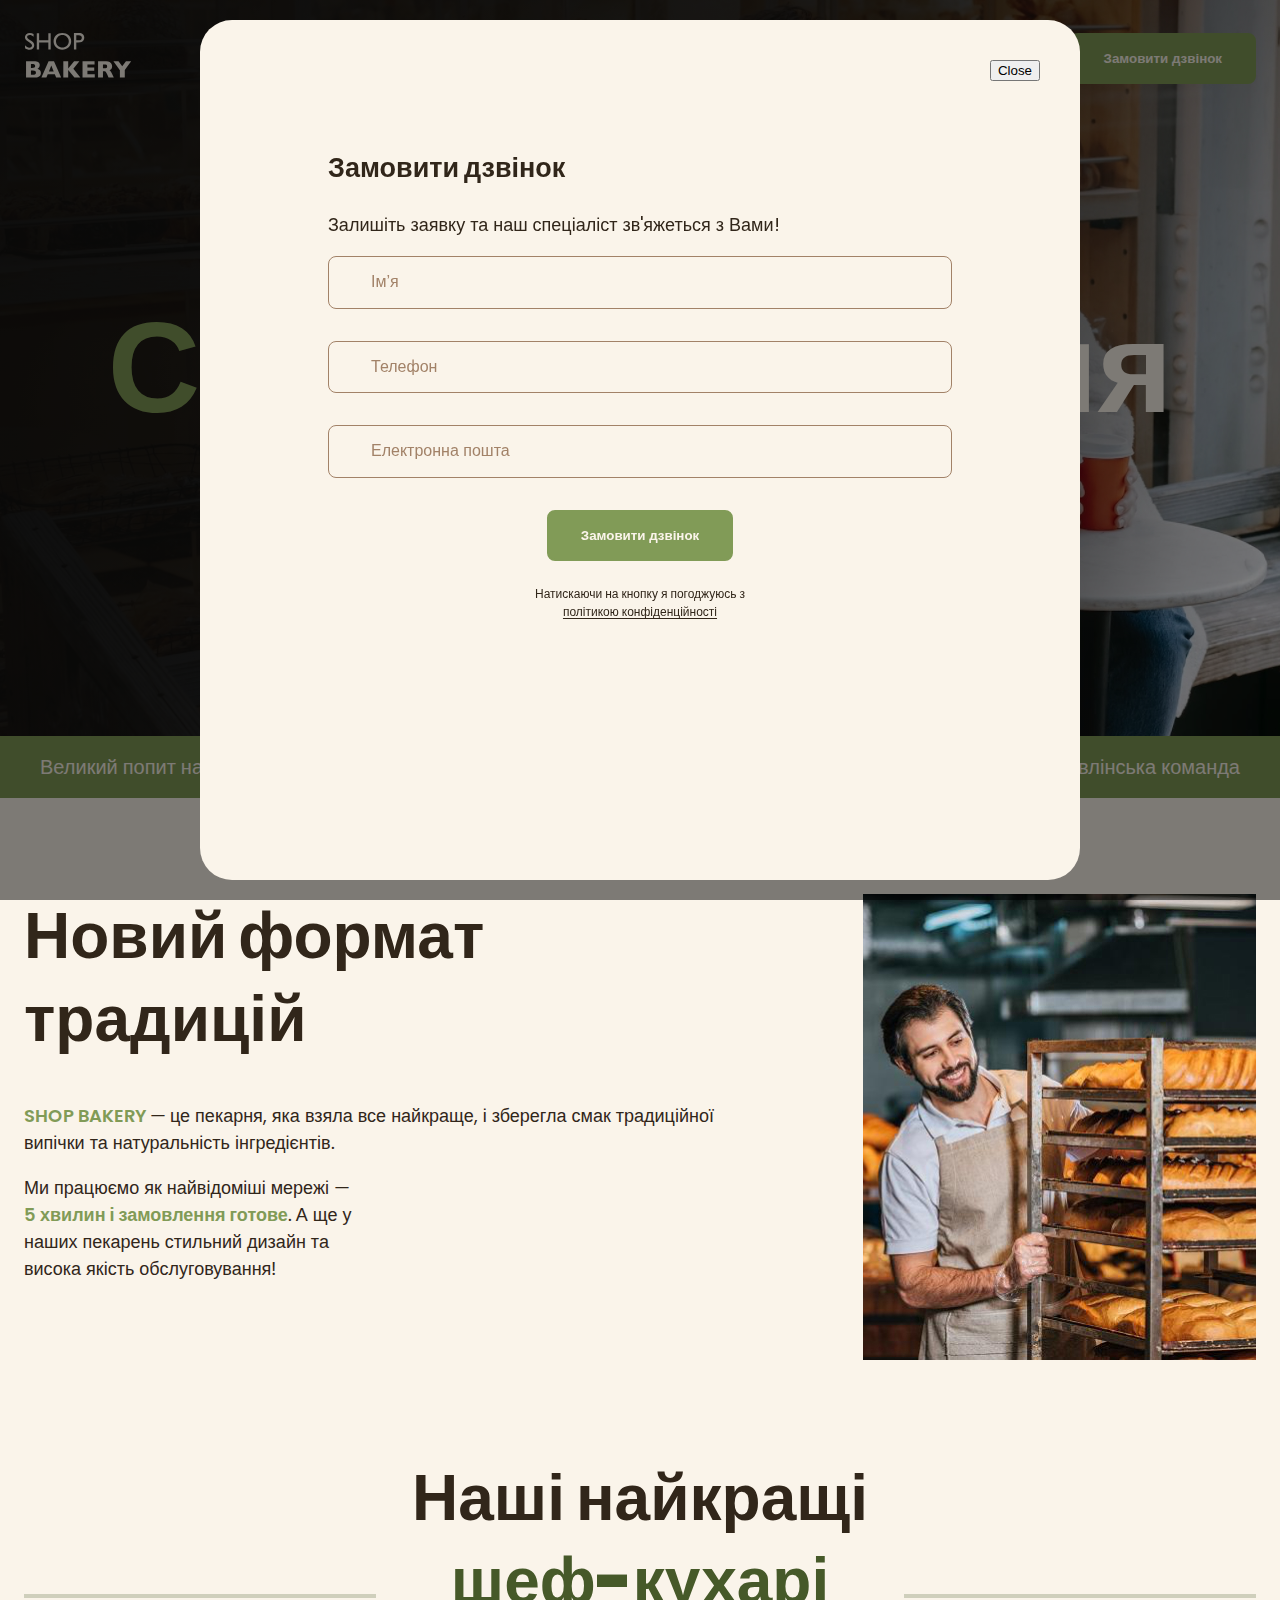
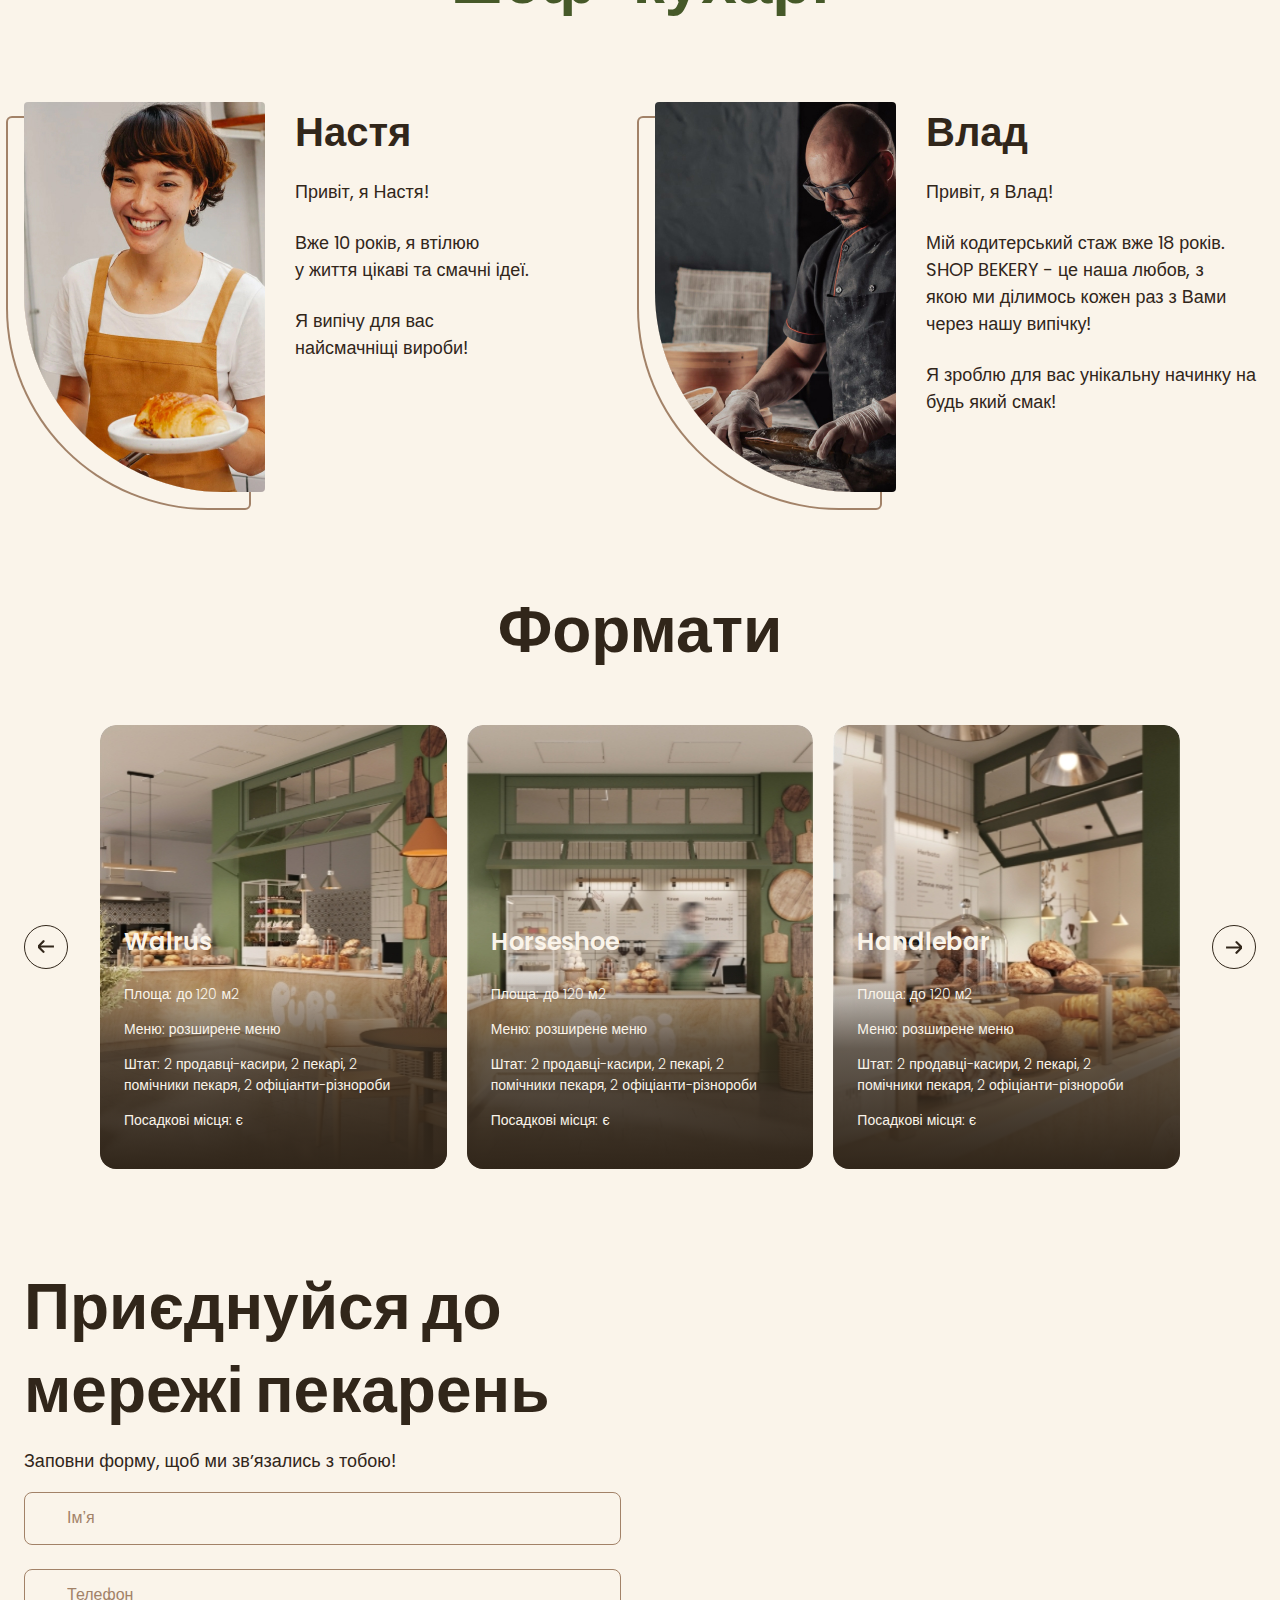
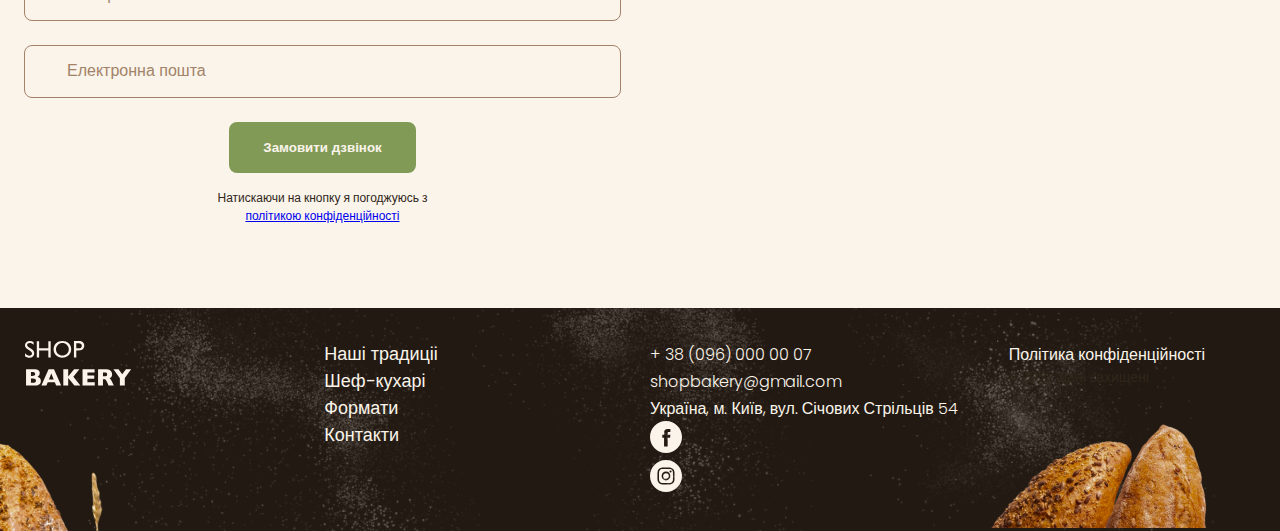
==== commit f4088152: "Update index.html and add BEM techology" ====
--- a/index.html
+++ b/index.html
@@ -13,17 +13,17 @@
       rel="stylesheet"
     /> -->
     <!-- Styles -->
-    <link rel="stylesheet" href="./css/styles.css" />
+    <link rel="stylesheet" href="./css/main.min.css" />
   </head>
   <body>
     <header class="header">
       <div class="container">
-        <div class="header-container">
-          <nav class="header-nav">
+        <div class="header__container">
+          <nav class="header__nav">
             <a href="index.html">
               <img src="./images/logo.svg " alt="Логотип сучасної пекарні" />
             </a>
-            <ul class="header-menu">
+            <ul class="header__menu">
               <li>
                 <a class="link" href="#traditions-section">Наші традиціі</a>
               </li>
@@ -41,37 +41,47 @@
     <main>
       <section class="hero-section">
         <div class="container">
-          <h1 class="hero-title">
-            <span class="accent">Сучасна</span> пекарня
+          <h1 class="hero-section__title">
+            <span class="text-brand">Сучасна</span> пекарня
           </h1>
         </div>
       </section>
       <section class="advantages-section">
         <div class="container">
           <h2 class="visually-hidden">Наші переваги</h2>
-          <ul class="advantages-list">
-            <li class="advantages-item">Великий попит на ринку</li>
-            <li class="advantages-item">Доступны за бюджетом формати</li>
-            <li class="advantages-item">Досвідчена управлінська команда</li>
+          <ul class="advantages-section__list">
+            <li class="advantages-section__item">Великий попит на ринку</li>
+            <li class="advantages-section__item">
+              Доступні за бюджетом формати
+            </li>
+            <li class="advantages-section__item">
+              Досвідчена управлінська команда
+            </li>
           </ul>
         </div>
       </section>
       <section class="traditions-section section" id="traditions-section">
         <div class="container">
-          <div class="traditions-container">
-            <div class="traditions-content">
-              <h2 class="traditions-title section-title">
+          <div class="traditions-section__container">
+            <div class="traditions-section__content">
+              <h2 class="traditions-section__title section__title">
                 Новий формат традицій
               </h2>
-              <p class="traditions-text">
-                <span class="brand uppercase">shop bakery</span> — це пекарня,
-                яка взяла все найкраще, і зберегла смак традиційної випічки та
-                натуральність інгредієнтів.
+              <p>
+                <span class="text-brand text-bold text-uppercase">
+                  shop bakery
+                </span>
+                — це пекарня, яка взяла все найкраще, і зберегла смак
+                традиційної випічки та натуральність інгредієнтів.
               </p>
-              <p class="traditions-text limited">
+              <p
+                class="traditions-section__text traditions-section__text--limited"
+              >
                 Ми працюємо як найвідоміші мережі —
-                <span class="brand">5 хвилин і замовлення готове</span>. А ще у
-                наших пекарень стильний дизайн та висока якість обслуговування!
+                <span class="text-brand text-bold"
+                  >5 хвилин і замовлення готове</span
+                >. А ще у наших пекарень стильний дизайн та висока якість
+                обслуговування!
               </p>
             </div>
             <img
@@ -81,52 +91,52 @@
           </div>
         </div>
       </section>
-      <section class="section" id="chefs-section">
-        <div class="container">
-          <h2 class="chefs-title section-title centered">
+      <section class="chefs-section section" id="chefs-section">
+        <div class="container">
+          <h2
+            class="chefs-section__title section__title section__title--centered"
+          >
             Наші найкращі <br />
-            <span class="accent">шеф-кухарі</span>
+            <span class="text-brand-dark">шеф-кухарі</span>
           </h2>
-          <ul class="chefs-list">
-            <li class="chefs-item">
+          <ul class="chefs-section__list">
+            <li class="chefs-section__item">
               <article class="chef-card">
                 <img
-                  class="chef-photo"
+                  class="chef-card__photo"
                   src="./images/Nastya-chef.jpg"
                   alt="Nastya chef"
                 />
                 <div>
-                  <h3 class="chef-title">Настя</h3>
-                  <div class="chef-text">
-                    <p>Привіт, я Настя!</p>
-                    <p>
-                      Вже 10 років, я втілюю <br />
-                      у життя цікаві та смачні ідеї.
-                    </p>
-                    <p>
-                      Я випічу для вас <br />
-                      найсмачніщі вироби!
-                    </p>
-                  </div>
+                  <h3 class="chef-card__title">Настя</h3>
+                  <p class="chef-card__text">Привіт, я Настя!</p>
+                  <p class="chef-card__text">
+                    Вже 10 років, я втілюю <br />
+                    у життя цікаві та смачні ідеї.
+                  </p>
+                  <p class="chef-card__text">
+                    Я випічу для вас <br />
+                    найсмачніщі вироби!
+                  </p>
                 </div>
               </article>
             </li>
-            <li class="chefs-item">
+            <li class="chefs-section__item">
               <article class="chef-card">
                 <img
-                  class="chef-photo"
+                  class="chef-card__photo"
                   src="./images/Vlad-chef.jpg"
                   alt="Vlad chef"
                 />
                 <div>
-                  <h3 class="chef-title">Влад</h3>
-                  <p class="chef-text">Привіт, я Влад!</p>
-                  <p class="chef-text">
+                  <h3 class="chef-card__title">Влад</h3>
+                  <p class="chef-card__text">Привіт, я Влад!</p>
+                  <p class="chef-card__text">
                     Мій кодитерський стаж вже 18 років. SHOP BEKERY - це наша
                     любов, з<br />якою ми ділимось кожен раз з Вами через нашу
                     випічку!
                   </p>
-                  <p class="chef-text">
+                  <p class="chef-card__text">
                     Я зроблю для вас унікальну начинку на будь який смак!
                   </p>
                 </div>
@@ -135,20 +145,29 @@
           </ul>
         </div>
       </section>
-      <section class="section" id="format-section">
-        <div class="container">
-          <h2 class="formats-title section-title centered">Формати</h2>
-          <div class="formats-container">
+      <section class="format-section section" id="format-section">
+        <div class="container">
+          <h2
+            class="formats-section__title section__title section__title--centered"
+          >
+            Формати
+          </h2>
+          <div class="formats-section__container">
             <button class="carousel-button" type="button">
               <svg class="carousel-arrow" width="16" height="16">
                 <use href="./images/icons.svg#icon-Arrow-1"></use>
               </svg>
             </button>
-            <ul class="formats-list">
-              <li class="formats-item">
+            <ul class="formats-section__list">
+              <li class="formats-section__item">
                 <article class="format-card">
-                  <h3 class="format-title" lang="en">Walrus</h3>
-                  <div class="format-text">
+                  <img
+                    class="format-card__image"
+                    src="./images/Walrus-format.jpeg"
+                    alt="Walrus format"
+                  />
+                  <h3 class="format-card__title" lang="en">Walrus</h3>
+                  <div class="format-card__text">
                     <p>Площа: до 120 м2</p>
                     <p>Меню: розширене меню</p>
                     <p>
@@ -159,10 +178,15 @@
                   </div>
                 </article>
               </li>
-              <li class="formats-item">
+              <li class="formats-section__item">
                 <article class="format-card">
-                  <h3 class="format-title" lang="en">Hourseshoe</h3>
-                  <div class="format-text">
+                  <img
+                    class="format-card__image"
+                    src="./images/Horseshoe-format.jpeg"
+                    alt="Horseshoe format"
+                  />
+                  <h3 class="format-card__title" lang="en">Horseshoe</h3>
+                  <div class="format-card__text">
                     <p>Площа: до 120 м2</p>
                     <p>Меню: розширене меню</p>
                     <p>
@@ -173,10 +197,15 @@
                   </div>
                 </article>
               </li>
-              <li class="formats-item">
+              <li class="formats-section__item">
                 <article class="format-card">
-                  <h3 class="format-title" lang="en">Handlebar</h3>
-                  <div class="format-text">
+                  <img
+                    class="format-card__image"
+                    src="./images/Handlebar-format.jpeg"
+                    alt="Handlebar format"
+                  />
+                  <h3 class="format-card__title" lang="en">Handlebar</h3>
+                  <div class="format-card__text">
                     <p>Площа: до 120 м2</p>
                     <p>Меню: розширене меню</p>
                     <p>
@@ -188,7 +217,7 @@
                 </article>
               </li>
             </ul>
-            <button class="carousel-button" type="button">
+            <button class="carousel-button next" type="button">
               <svg class="carousel-arrow" width="16" height="16">
                 <use href="./images/icons.svg#icon-Arrow-1"></use>
               </svg>
@@ -198,16 +227,65 @@
       </section>
       <section class="contact-section section" id="contact-section">
         <div class="container">
-          <div class="contact-container">
-            <div class="contact-form">
-              <h2 class="contact-title section-title">
+          <div class="contact-section__container">
+            <div class="contact-section__form">
+              <h2 class="contact-section__title section__title">
                 Приєднуйся до мережі пекарень
               </h2>
               <p>Заповни форму, щоб ми звʼязались з тобою!</p>
-              <!-- form -->
+              <form name="contact-form" autocomplete="off">
+                <div class="contact-section__form-field input">
+                  <label class="input__label visually-hidden" for="user-name">
+                    Ім’я
+                  </label>
+                  <input
+                    class="input__control"
+                    type="text"
+                    name="user-name"
+                    id="user-name"
+                    placeholder="Ім’я"
+                  />
+                </div>
+
+                <div class="contact-section__form-field input">
+                  <label class="input__label visually-hidden" for="user-tel"
+                    >Телефон
+                  </label>
+                  <input
+                    class="input__control"
+                    type="tel"
+                    name="user-tel"
+                    id="user-tel"
+                    placeholder="Телефон"
+                  />
+                </div>
+
+                <div class="contact-section__form-field input">
+                  <label class="input__label visually-hidden" for="user-email">
+                    Електронна пошта
+                  </label>
+                  <input
+                    class="input__control"
+                    type="email"
+                    name="user-email"
+                    id="user-email"
+                    placeholder="Електронна пошта"
+                  />
+                </div>
+
+                <button class="contact-section__button button" type="submit">
+                  Замовити дзвінок
+                </button>
+                <p class="form-terms">
+                  Натискаючи на кнопку я погоджуюсь з
+                  <a class="form-terms-link" href="#"
+                    >політикою конфіденційності</a
+                  >
+                </p>
+              </form>
             </div>
             <iframe
-              class="contact-map"
+              class="contact-section__map"
               src="https://www.google.com/maps/embed?pb=!1m18!1m12!1m3!1d2540.1640531314047!2d30.491233500000003!3d50.4566697!2m3!1f0!2f0!3f0!3m2!1i1024!2i768!4f13.1!3m3!1m2!1s0x40d4ce637bfe1717%3A0x5370c2254ad1b952!2sSichovykh%20Striltsiv%20St%2C%2054%2C%20Kyiv%2C%20Ukraine%2C%2002000!5e0!3m2!1sen!2sno!4v1711531237055!5m2!1sen!2sno"
               width="603"
               height="595"
@@ -283,7 +361,65 @@
 
     <div class="backdrop">
       <div class="modal">
-        <button class="modal-btn-close" type="button">Close</button>
+        <button class="modal__btn-close modal-btn-close" type="button">
+          Close
+        </button>
+        <h2>Замовити дзвінок</h2>
+        <p>Залишіть заявку та наш спеціаліст зв'яжеться з Вами!</p>
+        <form name="modal-form" autocomplete="off">
+          <div class="modal__form-field input">
+            <label class="input__label visually-hidden" for="user-name"
+              >Ім’я</label
+            >
+            <input
+              class="input__control"
+              type="text"
+              name="user-name"
+              id="user-name"
+              placeholder="Ім’я"
+              minlength="2"
+              maxlength="20"
+              required
+            />
+          </div>
+
+          <div class="modal__form-field input">
+            <label class="input__label visually-hidden" for="user-tel"
+              >Телефон
+            </label>
+            <input
+              class="input__control"
+              type="tel"
+              name="user-tel"
+              id="user-tel"
+              placeholder="Телефон"
+              pattern="^\+[0-9]{12}"
+              required
+            />
+          </div>
+
+          <div class="modal__form-field input">
+            <label class="input__label visually-hidden" for="user-email">
+              Електронна пошта
+            </label>
+            <input
+              class="input__control"
+              type="email"
+              name="user-email"
+              id="user-email"
+              placeholder="Електронна пошта"
+              required
+            />
+          </div>
+
+          <button class="modal__button button" type="submit">
+            Замовити дзвінок
+          </button>
+          <p class="form-terms">
+            Натискаючи на кнопку я погоджуюсь з
+            <a class="form-terms__link" href="#">політикою конфіденційності</a>
+          </p>
+        </form>
       </div>
     </div>
 
--- a/css/main.min.css
+++ b/css/main.min.css
@@ -0,0 +1 @@
+@font-face{font-display:swap;font-family:"Poppins";font-style:normal;font-weight:300;src:url("../fonts/poppins-v20-latin-300.woff2") format("woff2")}@font-face{font-display:swap;font-family:"Poppins";font-style:normal;font-weight:400;src:url("../fonts/poppins-v20-latin-regular.woff2") format("woff2")}@font-face{font-display:swap;font-family:"Poppins";font-style:normal;font-weight:600;src:url("../fonts/poppins-v20-latin-600.woff2") format("woff2")}@font-face{font-display:swap;font-family:"Poppins";font-style:normal;font-weight:900;src:url("../fonts/poppins-v20-latin-900.woff2") format("woff2")}:root{--color-primary-dark: #31261a;--color-primary-light: #faf4ea;--color-secondary-dark: #a28268;--color-brand-dark: #465929;--color-brand-normal: #819b57;--color-brand-light: #cfcfbc}*,*::before,*::after{-webkit-box-sizing:border-box;box-sizing:border-box}body{color:var(--color-primary-dark);background-color:var(--color-primary-light);font-family:"Poppins",sans-serif;font-size:18px;font-weight:400;line-height:1.5;margin:0}h1,h2,h3,h4,h5,h6,p{margin-top:0}a{display:inline-block}address{font-style:normal}ul{list-style-type:none;margin:0;padding:0}.text-brand{color:var(--color-brand-normal)}.text-brand-dark{color:var(--color-brand-dark)}.text-bold{font-weight:600}.text-uppercase{text-transform:uppercase}.visually-hidden{position:absolute;left:-10000px;top:auto;width:1px;height:1px;overflow:hidden}.button{padding:16px 32px;color:var(--color-primary-light);background-color:var(--color-brand-normal);border:2px solid var(--color-brand-normal);border-radius:8px;cursor:pointer;font-weight:600}.button:hover{color:var(--color-brand-dark);background-color:rgba(0,0,0,0)}.chef-card{display:-webkit-box;display:-ms-flexbox;display:flex;gap:30px}.chef-card__photo{border-radius:4px 4px 4px 200px;-webkit-box-shadow:-16px 16px 0 0 var(--color-primary-light),-16px 16px 0 2px var(--color-secondary-dark);box-shadow:-16px 16px 0 0 var(--color-primary-light),-16px 16px 0 2px var(--color-secondary-dark)}.chef-card__title{margin-bottom:16px;font-size:40px;font-weight:600}.chef-card__text{margin-bottom:24px}.chef-card__text:last-child{margin-bottom:0}.format-card{position:relative;display:-webkit-box;display:-ms-flexbox;display:flex;-webkit-box-orient:vertical;-webkit-box-direction:normal;-ms-flex-direction:column;flex-direction:column;-webkit-box-pack:end;-ms-flex-pack:end;justify-content:flex-end;height:444px;padding:24px;background-image:-webkit-gradient(linear, left top, left bottom, color-stop(55.208%, rgba(49, 38, 26, 0)), color-stop(72.917%, rgba(49, 38, 26, 0.71)), to(var(--color-primary-dark)));background-image:linear-gradient(180deg, rgba(49, 38, 26, 0) 55.208%, rgba(49, 38, 26, 0.71) 72.917%, var(--color-primary-dark) 100%);border-radius:16px;-webkit-transition:-webkit-transform .3s;transition:-webkit-transform .3s;transition:transform .3s;transition:transform .3s, -webkit-transform .3s;overflow:hidden}.format-card:hover{-webkit-transform:scale(1.05);transform:scale(1.05)}.format-card__image{position:absolute;z-index:-1;top:0;left:0;width:100%;height:100%}.format-card__title{font-size:24px;font-weight:600;color:var(--color-primary-light)}.format-card__text{font-size:14px;font-weight:300;color:var(--color-primary-light)}.input{position:relative}.input__label{position:absolute;top:16px;left:42px}.input__control{padding:16px 42px;width:100%;font-size:16px;line-height:1.17;border:1px solid var(--color-secondary-dark);border-radius:8px;background-color:rgba(0,0,0,0)}.input__control:focus{border-color:var(--color-brand-normal);outline:none}.input__control::-webkit-input-placeholder{color:var(--color-secondary-dark);font-size:16px;line-height:1.17}.input__control::-moz-placeholder{color:var(--color-secondary-dark);font-size:16px;line-height:1.17}.input__control:-ms-input-placeholder{color:var(--color-secondary-dark);font-size:16px;line-height:1.17}.input__control::-ms-input-placeholder{color:var(--color-secondary-dark);font-size:16px;line-height:1.17}.input__control::placeholder{color:var(--color-secondary-dark);font-size:16px;line-height:1.17}.input__control:focus::-webkit-input-placeholder{color:var(--color-primary-dark)}.input__control:focus::-moz-placeholder{color:var(--color-primary-dark)}.input__control:focus:-ms-input-placeholder{color:var(--color-primary-dark)}.input__control:focus::-ms-input-placeholder{color:var(--color-primary-dark)}.input__control:focus::placeholder{color:var(--color-primary-dark)}.link{color:var(--color-primary-light);text-decoration:none;-webkit-transition:color .3s;transition:color .3s}.link:hover{color:var(--color-brand-normal)}.advantages-section{padding:16px;background-color:var(--color-brand-normal)}.advantages-section__list{display:-webkit-box;display:-ms-flexbox;display:flex;-webkit-box-pack:justify;-ms-flex-pack:justify;justify-content:space-between;gap:40px}.advantages-section__item{color:var(--color-primary-light);font-size:20px;font-weight:300}.chefs-section__title{position:relative;margin:0 auto 80px}.chefs-section__title::before,.chefs-section__title::after{position:absolute;bottom:24px;width:352px;border:2px solid var(--color-brand-light);content:""}.chefs-section__title::before{left:0}.chefs-section__title::after{right:0}.chefs-section__list{display:-webkit-box;display:-ms-flexbox;display:flex;gap:40px 30px;-ms-flex-wrap:wrap;flex-wrap:wrap}.chefs-section__item{-ms-flex-preferred-size:calc((100% - 30px)/2);flex-basis:calc((100% - 30px)/2)}.contact-section{padding-bottom:96px}.contact-section__container{display:-webkit-box;display:-ms-flexbox;display:flex;gap:32px}.contact-section__title{margin-bottom:16px}.contact-section__form-field{margin-bottom:24px}.contact-section__button{display:block;margin:0 auto 16px}.contact-section__map{-ms-flex-negative:0;flex-shrink:0;border-radius:16px;border:none}.form-terms{margin:0 auto;max-width:220px;font-weight:500;font-size:12px;line-height:1.5;text-align:center}.form-terms__link{color:var(--color-primary-dark);text-underline-offset:2px}.formats-section__container{display:-webkit-box;display:-ms-flexbox;display:flex;-webkit-box-align:center;-ms-flex-align:center;align-items:center;gap:32px}.formats-section__list{display:-webkit-box;display:-ms-flexbox;display:flex;-ms-flex-wrap:wrap;flex-wrap:wrap;gap:20px}.formats-section__item{-ms-flex-preferred-size:calc((100% - 40px)/3);flex-basis:calc((100% - 40px)/3)}.header{position:absolute;top:0;left:0;width:100%;padding-top:32px}.header__container{display:-webkit-box;display:-ms-flexbox;display:flex;-webkit-box-align:center;-ms-flex-align:center;align-items:center;gap:40px}.header__nav{-webkit-box-flex:1;-ms-flex-positive:1;flex-grow:1;display:-webkit-box;display:-ms-flexbox;display:flex;-webkit-box-align:center;-ms-flex-align:center;align-items:center;gap:40px}.header__menu{display:-webkit-box;display:-ms-flexbox;display:flex;gap:64px;-webkit-box-flex:1;-ms-flex-positive:1;flex-grow:1;-webkit-box-pack:center;-ms-flex-pack:center;justify-content:center}.backdrop{position:fixed;top:0;left:0;right:0;bottom:0;display:-webkit-box;display:-ms-flexbox;display:flex;-webkit-box-align:center;-ms-flex-align:center;align-items:center;-webkit-box-pack:center;-ms-flex-pack:center;justify-content:center;padding:20px 0;background-color:rgba(0,0,0,.5);-webkit-transition:opacity .3s,visibility .3s;transition:opacity .3s,visibility .3s}.backdrop.is-hidden{opacity:0;visibility:hidden;pointer-events:none}.modal{position:relative;width:100%;max-width:880px;height:100%;max-height:880px;padding:128px;background-color:var(--color-primary-light);border-radius:32px;overflow-y:auto}.modal__btn-close{position:absolute;top:40px;right:40px}.modal__form-field{margin-bottom:32px}.modal__button{display:block;margin:0 auto 24px}.section{padding:48px 0}.section__title{font-size:64px;font-weight:900;line-height:1.3}.section__title--centered{text-align:center}.traditions-section{padding-top:96px}.traditions-section__container{display:-webkit-box;display:-ms-flexbox;display:flex;-webkit-box-pack:justify;-ms-flex-pack:justify;justify-content:space-between;gap:40px}.traditions-section__content{max-width:710px}.traditions-section__title{margin-bottom:42px}.traditions-section__text--limited{max-width:340px}.hero-section{padding:272px 0;background-image:linear-gradient(102.76deg, rgba(18, 18, 17, 0.78) 2.03%, rgba(18, 18, 17, 0.6) 58.46%, rgba(18, 18, 17, 0) 90.36%),url("../images/Hero-section-background.jpeg");background-repeat:repeat-x;background-position:center top;background-size:cover}.hero-section__title{margin-bottom:0;color:var(--color-primary-light);text-align:center;font-size:128px;font-weight:900}.container{width:100%;max-width:1288px;margin:0 auto;padding:0 24px}.carousel-button{display:-webkit-box;display:-ms-flexbox;display:flex;-webkit-box-align:center;-ms-flex-align:center;align-items:center;-webkit-box-pack:center;-ms-flex-pack:center;justify-content:center;-ms-flex-negative:0;flex-shrink:0;width:44px;height:44px;padding:0;background-color:rgba(0,0,0,0);border-radius:50%;border:1px solid var(--color-primary-dark);cursor:pointer}.carousel-arrow{fill:var(--color-primary-dark)}.carousel-button:hover{background-color:var(--color-primary-dark)}.carousel-button.next{-webkit-transform:rotate(180deg);transform:rotate(180deg)}.carousel-button:hover .carousel-arrow{fill:var(--color-primary-light)}.footer{padding:32px 0;position:relative;background-image:url("../images/Footer-background.png");background-repeat:no-repeat;background-size:cover;background-position:center;background-color:var(--color-primary-dark)}.footer::before,.footer::after{position:absolute;bottom:0;background-repeat:no-repeat;content:""}.footer:before{width:180px;height:120px;left:0;background-image:url("../images/decor-bread-small.png")}.footer::after{width:380px;height:190px;right:0;background-image:url("../images/decor-bread-large.png")}.footer-container{display:-webkit-box;display:-ms-flexbox;display:flex;gap:20px}.footer-nav,.footer-address{display:-webkit-box;display:-ms-flexbox;display:flex;-ms-flex-preferred-size:50%;flex-basis:50%}.footer-logo,.footer-menu{-webkit-box-flex:1;-ms-flex-positive:1;flex-grow:1}.address-list,.address-info{-webkit-box-flex:1;-ms-flex-positive:1;flex-grow:1}.address-link{font-size:16px;font-weight:300;color:var(--color-primary-light);text-decoration:none}.address-link:hover{color:var(--color-brand-normal)}.address-icon{fill:var(--color-primary-light)}.address-icon:hover{fill:var(--color-brand-normal)}.address-copyright{font-size:14px}/*# sourceMappingURL=main.min.css.map */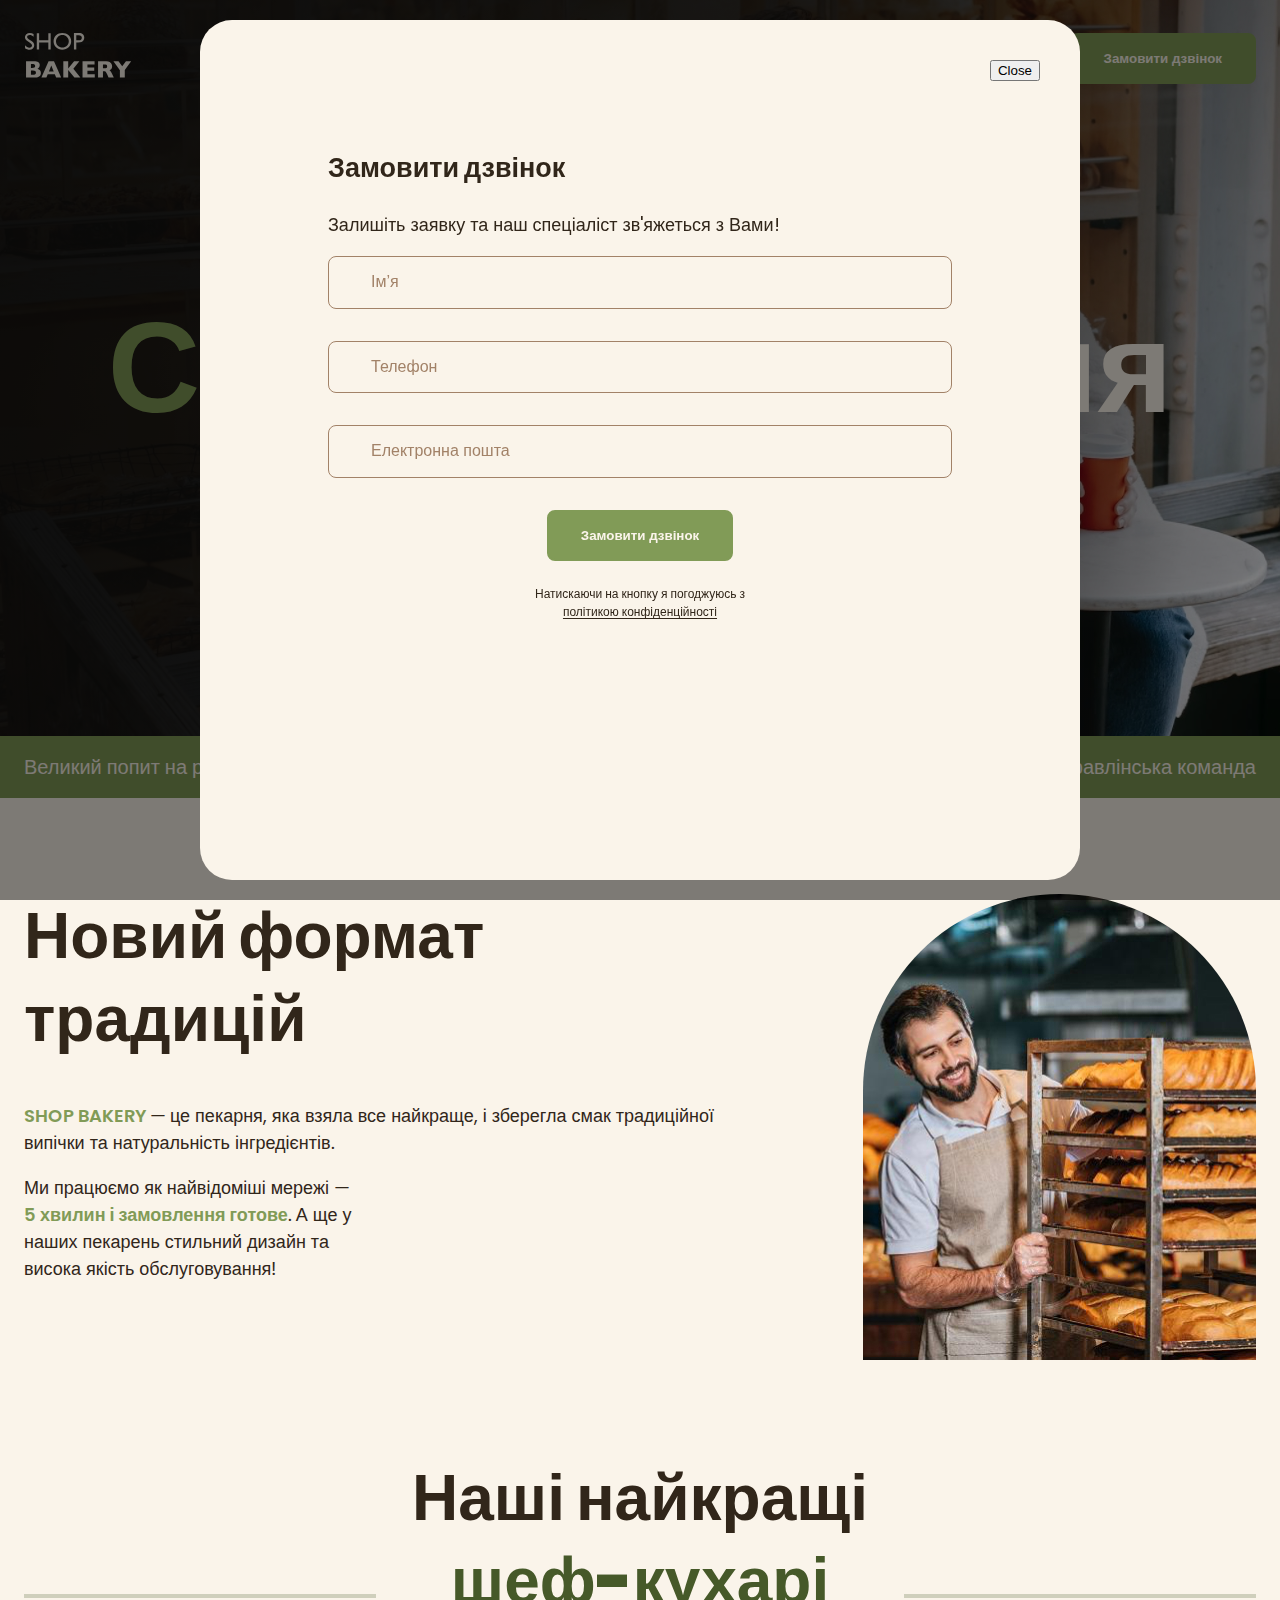
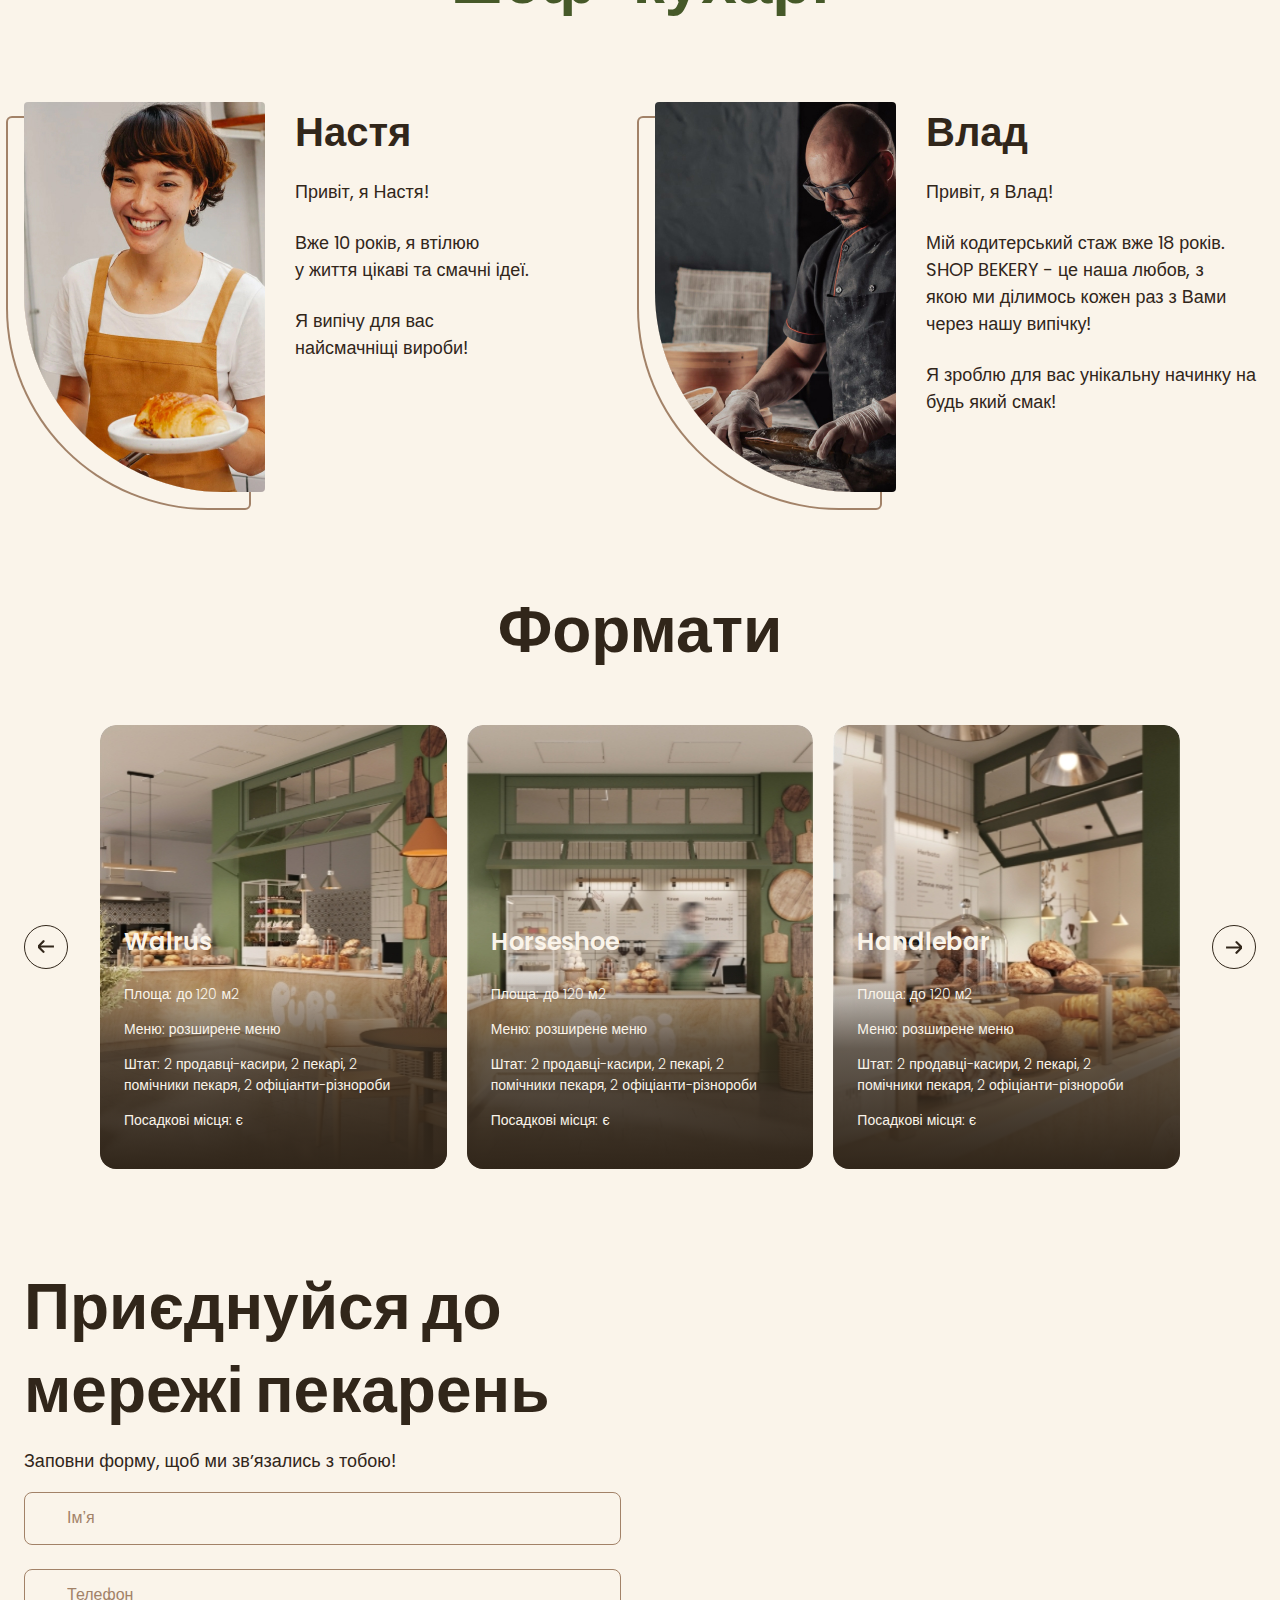
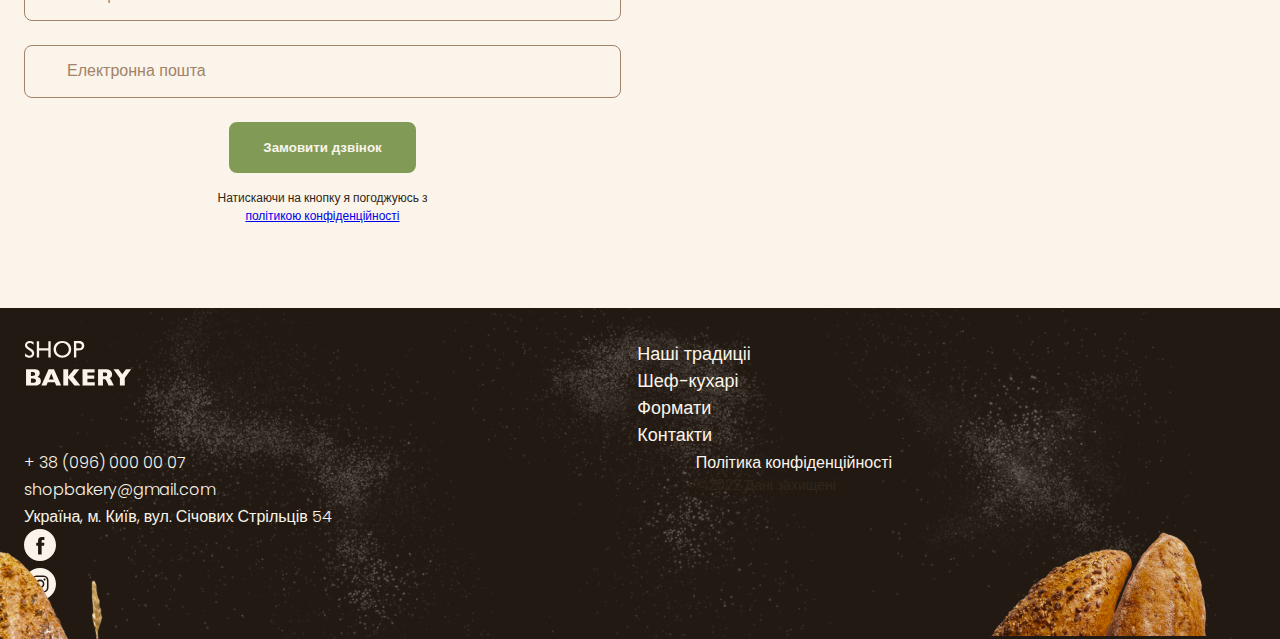
==== commit bffcd93c: "Update SCSS file, add mobile styles" ====
--- a/index.html
+++ b/index.html
@@ -32,9 +32,19 @@
               <li><a class="link" href="#contact-section">Контакти</a></li>
             </ul>
           </nav>
-          <button class="button modal-btn-open" type="button">
+          <button class="header__button button modal-btn-open" type="button">
             Замовити дзвінок
           </button>
+          <button class="header__burger menu-btn-open" type="button">
+            <svg width="24" height="24">
+              <use href="./images/icons.svg#icon-menu"></use>
+            </svg>
+          </button>
+          <div class="mobile-menu">
+            <button class="mobile-menu__btn-close menu-btn-close" type="button">
+              Close
+            </button>
+          </div>
         </div>
       </div>
     </header>
@@ -44,6 +54,12 @@
           <h1 class="hero-section__title">
             <span class="text-brand">Сучасна</span> пекарня
           </h1>
+          <button
+            class="hero-section__button button modal-btn-open"
+            type="button"
+          >
+            Замовити дзвінок
+          </button>
         </div>
       </section>
       <section class="advantages-section">
@@ -85,6 +101,8 @@
               </p>
             </div>
             <img
+              class="traditions-section__image"
+              srcset="./images/baker-man.jpg 1x, ./images/baker-man@2x.jpg 2x"
               src="./images/baker-man.jpg"
               alt="Чоловік пекар дивиться на батони із посмішкой"
             />
@@ -423,6 +441,7 @@
       </div>
     </div>
 
+    <script src="./js/mobile-menu.js"></script>
     <script src="./js/modal.js"></script>
   </body>
 </html>
--- a/css/main.min.css
+++ b/css/main.min.css
@@ -1 +1 @@
-@font-face{font-display:swap;font-family:"Poppins";font-style:normal;font-weight:300;src:url("../fonts/poppins-v20-latin-300.woff2") format("woff2")}@font-face{font-display:swap;font-family:"Poppins";font-style:normal;font-weight:400;src:url("../fonts/poppins-v20-latin-regular.woff2") format("woff2")}@font-face{font-display:swap;font-family:"Poppins";font-style:normal;font-weight:600;src:url("../fonts/poppins-v20-latin-600.woff2") format("woff2")}@font-face{font-display:swap;font-family:"Poppins";font-style:normal;font-weight:900;src:url("../fonts/poppins-v20-latin-900.woff2") format("woff2")}:root{--color-primary-dark: #31261a;--color-primary-light: #faf4ea;--color-secondary-dark: #a28268;--color-brand-dark: #465929;--color-brand-normal: #819b57;--color-brand-light: #cfcfbc}*,*::before,*::after{-webkit-box-sizing:border-box;box-sizing:border-box}body{color:var(--color-primary-dark);background-color:var(--color-primary-light);font-family:"Poppins",sans-serif;font-size:18px;font-weight:400;line-height:1.5;margin:0}h1,h2,h3,h4,h5,h6,p{margin-top:0}a{display:inline-block}address{font-style:normal}ul{list-style-type:none;margin:0;padding:0}.text-brand{color:var(--color-brand-normal)}.text-brand-dark{color:var(--color-brand-dark)}.text-bold{font-weight:600}.text-uppercase{text-transform:uppercase}.visually-hidden{position:absolute;left:-10000px;top:auto;width:1px;height:1px;overflow:hidden}.button{padding:16px 32px;color:var(--color-primary-light);background-color:var(--color-brand-normal);border:2px solid var(--color-brand-normal);border-radius:8px;cursor:pointer;font-weight:600}.button:hover{color:var(--color-brand-dark);background-color:rgba(0,0,0,0)}.chef-card{display:-webkit-box;display:-ms-flexbox;display:flex;gap:30px}.chef-card__photo{border-radius:4px 4px 4px 200px;-webkit-box-shadow:-16px 16px 0 0 var(--color-primary-light),-16px 16px 0 2px var(--color-secondary-dark);box-shadow:-16px 16px 0 0 var(--color-primary-light),-16px 16px 0 2px var(--color-secondary-dark)}.chef-card__title{margin-bottom:16px;font-size:40px;font-weight:600}.chef-card__text{margin-bottom:24px}.chef-card__text:last-child{margin-bottom:0}.format-card{position:relative;display:-webkit-box;display:-ms-flexbox;display:flex;-webkit-box-orient:vertical;-webkit-box-direction:normal;-ms-flex-direction:column;flex-direction:column;-webkit-box-pack:end;-ms-flex-pack:end;justify-content:flex-end;height:444px;padding:24px;background-image:-webkit-gradient(linear, left top, left bottom, color-stop(55.208%, rgba(49, 38, 26, 0)), color-stop(72.917%, rgba(49, 38, 26, 0.71)), to(var(--color-primary-dark)));background-image:linear-gradient(180deg, rgba(49, 38, 26, 0) 55.208%, rgba(49, 38, 26, 0.71) 72.917%, var(--color-primary-dark) 100%);border-radius:16px;-webkit-transition:-webkit-transform .3s;transition:-webkit-transform .3s;transition:transform .3s;transition:transform .3s, -webkit-transform .3s;overflow:hidden}.format-card:hover{-webkit-transform:scale(1.05);transform:scale(1.05)}.format-card__image{position:absolute;z-index:-1;top:0;left:0;width:100%;height:100%}.format-card__title{font-size:24px;font-weight:600;color:var(--color-primary-light)}.format-card__text{font-size:14px;font-weight:300;color:var(--color-primary-light)}.input{position:relative}.input__label{position:absolute;top:16px;left:42px}.input__control{padding:16px 42px;width:100%;font-size:16px;line-height:1.17;border:1px solid var(--color-secondary-dark);border-radius:8px;background-color:rgba(0,0,0,0)}.input__control:focus{border-color:var(--color-brand-normal);outline:none}.input__control::-webkit-input-placeholder{color:var(--color-secondary-dark);font-size:16px;line-height:1.17}.input__control::-moz-placeholder{color:var(--color-secondary-dark);font-size:16px;line-height:1.17}.input__control:-ms-input-placeholder{color:var(--color-secondary-dark);font-size:16px;line-height:1.17}.input__control::-ms-input-placeholder{color:var(--color-secondary-dark);font-size:16px;line-height:1.17}.input__control::placeholder{color:var(--color-secondary-dark);font-size:16px;line-height:1.17}.input__control:focus::-webkit-input-placeholder{color:var(--color-primary-dark)}.input__control:focus::-moz-placeholder{color:var(--color-primary-dark)}.input__control:focus:-ms-input-placeholder{color:var(--color-primary-dark)}.input__control:focus::-ms-input-placeholder{color:var(--color-primary-dark)}.input__control:focus::placeholder{color:var(--color-primary-dark)}.link{color:var(--color-primary-light);text-decoration:none;-webkit-transition:color .3s;transition:color .3s}.link:hover{color:var(--color-brand-normal)}.advantages-section{padding:16px;background-color:var(--color-brand-normal)}.advantages-section__list{display:-webkit-box;display:-ms-flexbox;display:flex;-webkit-box-pack:justify;-ms-flex-pack:justify;justify-content:space-between;gap:40px}.advantages-section__item{color:var(--color-primary-light);font-size:20px;font-weight:300}.chefs-section__title{position:relative;margin:0 auto 80px}.chefs-section__title::before,.chefs-section__title::after{position:absolute;bottom:24px;width:352px;border:2px solid var(--color-brand-light);content:""}.chefs-section__title::before{left:0}.chefs-section__title::after{right:0}.chefs-section__list{display:-webkit-box;display:-ms-flexbox;display:flex;gap:40px 30px;-ms-flex-wrap:wrap;flex-wrap:wrap}.chefs-section__item{-ms-flex-preferred-size:calc((100% - 30px)/2);flex-basis:calc((100% - 30px)/2)}.contact-section{padding-bottom:96px}.contact-section__container{display:-webkit-box;display:-ms-flexbox;display:flex;gap:32px}.contact-section__title{margin-bottom:16px}.contact-section__form-field{margin-bottom:24px}.contact-section__button{display:block;margin:0 auto 16px}.contact-section__map{-ms-flex-negative:0;flex-shrink:0;border-radius:16px;border:none}.form-terms{margin:0 auto;max-width:220px;font-weight:500;font-size:12px;line-height:1.5;text-align:center}.form-terms__link{color:var(--color-primary-dark);text-underline-offset:2px}.formats-section__container{display:-webkit-box;display:-ms-flexbox;display:flex;-webkit-box-align:center;-ms-flex-align:center;align-items:center;gap:32px}.formats-section__list{display:-webkit-box;display:-ms-flexbox;display:flex;-ms-flex-wrap:wrap;flex-wrap:wrap;gap:20px}.formats-section__item{-ms-flex-preferred-size:calc((100% - 40px)/3);flex-basis:calc((100% - 40px)/3)}.header{position:absolute;top:0;left:0;width:100%;padding-top:32px}.header__container{display:-webkit-box;display:-ms-flexbox;display:flex;-webkit-box-align:center;-ms-flex-align:center;align-items:center;gap:40px}.header__nav{-webkit-box-flex:1;-ms-flex-positive:1;flex-grow:1;display:-webkit-box;display:-ms-flexbox;display:flex;-webkit-box-align:center;-ms-flex-align:center;align-items:center;gap:40px}.header__menu{display:-webkit-box;display:-ms-flexbox;display:flex;gap:64px;-webkit-box-flex:1;-ms-flex-positive:1;flex-grow:1;-webkit-box-pack:center;-ms-flex-pack:center;justify-content:center}.backdrop{position:fixed;top:0;left:0;right:0;bottom:0;display:-webkit-box;display:-ms-flexbox;display:flex;-webkit-box-align:center;-ms-flex-align:center;align-items:center;-webkit-box-pack:center;-ms-flex-pack:center;justify-content:center;padding:20px 0;background-color:rgba(0,0,0,.5);-webkit-transition:opacity .3s,visibility .3s;transition:opacity .3s,visibility .3s}.backdrop.is-hidden{opacity:0;visibility:hidden;pointer-events:none}.modal{position:relative;width:100%;max-width:880px;height:100%;max-height:880px;padding:128px;background-color:var(--color-primary-light);border-radius:32px;overflow-y:auto}.modal__btn-close{position:absolute;top:40px;right:40px}.modal__form-field{margin-bottom:32px}.modal__button{display:block;margin:0 auto 24px}.section{padding:48px 0}.section__title{font-size:64px;font-weight:900;line-height:1.3}.section__title--centered{text-align:center}.traditions-section{padding-top:96px}.traditions-section__container{display:-webkit-box;display:-ms-flexbox;display:flex;-webkit-box-pack:justify;-ms-flex-pack:justify;justify-content:space-between;gap:40px}.traditions-section__content{max-width:710px}.traditions-section__title{margin-bottom:42px}.traditions-section__text--limited{max-width:340px}.hero-section{padding:272px 0;background-image:linear-gradient(102.76deg, rgba(18, 18, 17, 0.78) 2.03%, rgba(18, 18, 17, 0.6) 58.46%, rgba(18, 18, 17, 0) 90.36%),url("../images/Hero-section-background.jpeg");background-repeat:repeat-x;background-position:center top;background-size:cover}.hero-section__title{margin-bottom:0;color:var(--color-primary-light);text-align:center;font-size:128px;font-weight:900}.container{width:100%;max-width:1288px;margin:0 auto;padding:0 24px}.carousel-button{display:-webkit-box;display:-ms-flexbox;display:flex;-webkit-box-align:center;-ms-flex-align:center;align-items:center;-webkit-box-pack:center;-ms-flex-pack:center;justify-content:center;-ms-flex-negative:0;flex-shrink:0;width:44px;height:44px;padding:0;background-color:rgba(0,0,0,0);border-radius:50%;border:1px solid var(--color-primary-dark);cursor:pointer}.carousel-arrow{fill:var(--color-primary-dark)}.carousel-button:hover{background-color:var(--color-primary-dark)}.carousel-button.next{-webkit-transform:rotate(180deg);transform:rotate(180deg)}.carousel-button:hover .carousel-arrow{fill:var(--color-primary-light)}.footer{padding:32px 0;position:relative;background-image:url("../images/Footer-background.png");background-repeat:no-repeat;background-size:cover;background-position:center;background-color:var(--color-primary-dark)}.footer::before,.footer::after{position:absolute;bottom:0;background-repeat:no-repeat;content:""}.footer:before{width:180px;height:120px;left:0;background-image:url("../images/decor-bread-small.png")}.footer::after{width:380px;height:190px;right:0;background-image:url("../images/decor-bread-large.png")}.footer-container{display:-webkit-box;display:-ms-flexbox;display:flex;gap:20px}.footer-nav,.footer-address{display:-webkit-box;display:-ms-flexbox;display:flex;-ms-flex-preferred-size:50%;flex-basis:50%}.footer-logo,.footer-menu{-webkit-box-flex:1;-ms-flex-positive:1;flex-grow:1}.address-list,.address-info{-webkit-box-flex:1;-ms-flex-positive:1;flex-grow:1}.address-link{font-size:16px;font-weight:300;color:var(--color-primary-light);text-decoration:none}.address-link:hover{color:var(--color-brand-normal)}.address-icon{fill:var(--color-primary-light)}.address-icon:hover{fill:var(--color-brand-normal)}.address-copyright{font-size:14px}/*# sourceMappingURL=main.min.css.map */+@font-face{font-display:swap;font-family:"Poppins";font-style:normal;font-weight:300;src:url("../fonts/poppins-v20-latin-300.woff2") format("woff2")}@font-face{font-display:swap;font-family:"Poppins";font-style:normal;font-weight:400;src:url("../fonts/poppins-v20-latin-regular.woff2") format("woff2")}@font-face{font-display:swap;font-family:"Poppins";font-style:normal;font-weight:600;src:url("../fonts/poppins-v20-latin-600.woff2") format("woff2")}@font-face{font-display:swap;font-family:"Poppins";font-style:normal;font-weight:900;src:url("../fonts/poppins-v20-latin-900.woff2") format("woff2")}:root{--color-primary-dark: #31261a;--color-primary-light: #faf4ea;--color-secondary-dark: #a28268;--color-brand-dark: #465929;--color-brand-normal: #819b57;--color-brand-light: #cfcfbc}*,*::before,*::after{-webkit-box-sizing:border-box;box-sizing:border-box}body{color:var(--color-primary-dark);background-color:var(--color-primary-light);font-family:"Poppins",sans-serif;font-size:16px;font-weight:300;line-height:1.5;margin:0}@media screen and (min-width: 768px){body{font-size:18px;font-weight:400}}h1,h2,h3,h4,h5,h6,p{margin-top:0}a{display:inline-block}address{font-style:normal}ul{list-style-type:none;margin:0;padding:0}.text-brand{color:var(--color-brand-normal)}.text-brand-dark{color:var(--color-brand-dark)}.text-bold{font-weight:600}.text-uppercase{text-transform:uppercase}.visually-hidden{position:absolute;left:-10000px;top:auto;width:1px;height:1px;overflow:hidden}.button{display:block;padding:16px 32px;color:var(--color-primary-light);background-color:var(--color-brand-normal);border:2px solid var(--color-brand-normal);border-radius:8px;cursor:pointer;font-weight:600}.button:hover{color:var(--color-brand-dark);background-color:rgba(0,0,0,0)}.carousel-button{display:-webkit-box;display:-ms-flexbox;display:flex;-webkit-box-align:center;-ms-flex-align:center;align-items:center;-webkit-box-pack:center;-ms-flex-pack:center;justify-content:center;-ms-flex-negative:0;flex-shrink:0;width:44px;height:44px;padding:0;fill:var(--color-primary-dark);background-color:rgba(0,0,0,0);border-radius:50%;border:1px solid var(--color-primary-dark);cursor:pointer}.carousel-button:hover{background-color:var(--color-primary-dark);fill:var(--color-primary-light)}.carousel-button.next{-webkit-transform:rotate(180deg);transform:rotate(180deg)}.chef-card{display:-webkit-box;display:-ms-flexbox;display:flex;gap:30px}.chef-card__photo{border-radius:4px 4px 4px 200px;-webkit-box-shadow:-16px 16px 0 0 var(--color-primary-light),-16px 16px 0 2px var(--color-secondary-dark);box-shadow:-16px 16px 0 0 var(--color-primary-light),-16px 16px 0 2px var(--color-secondary-dark)}.chef-card__title{margin-bottom:16px;font-size:40px;font-weight:600}.chef-card__text{margin-bottom:24px}.chef-card__text:last-child{margin-bottom:0}.format-card{position:relative;display:-webkit-box;display:-ms-flexbox;display:flex;-webkit-box-orient:vertical;-webkit-box-direction:normal;-ms-flex-direction:column;flex-direction:column;-webkit-box-pack:end;-ms-flex-pack:end;justify-content:flex-end;height:444px;padding:24px;background-image:-webkit-gradient(linear, left top, left bottom, color-stop(55.208%, rgba(49, 38, 26, 0)), color-stop(72.917%, rgba(49, 38, 26, 0.71)), to(var(--color-primary-dark)));background-image:linear-gradient(180deg, rgba(49, 38, 26, 0) 55.208%, rgba(49, 38, 26, 0.71) 72.917%, var(--color-primary-dark) 100%);border-radius:16px;-webkit-transition:-webkit-transform .3s;transition:-webkit-transform .3s;transition:transform .3s;transition:transform .3s, -webkit-transform .3s;overflow:hidden}.format-card:hover{-webkit-transform:scale(1.05);transform:scale(1.05)}.format-card__image{position:absolute;z-index:-1;top:0;left:0;width:100%;height:100%}.format-card__title{font-size:24px;font-weight:600;color:var(--color-primary-light)}.format-card__text{font-size:14px;font-weight:300;color:var(--color-primary-light)}.input{position:relative}.input__label{position:absolute;top:16px;left:42px}.input__control{padding:16px 42px;width:100%;font-size:16px;line-height:1.17;border:1px solid var(--color-secondary-dark);border-radius:8px;background-color:rgba(0,0,0,0)}.input__control:focus{border-color:var(--color-brand-normal);outline:none}.input__control::-webkit-input-placeholder{color:var(--color-secondary-dark);font-size:16px;line-height:1.17}.input__control::-moz-placeholder{color:var(--color-secondary-dark);font-size:16px;line-height:1.17}.input__control:-ms-input-placeholder{color:var(--color-secondary-dark);font-size:16px;line-height:1.17}.input__control::-ms-input-placeholder{color:var(--color-secondary-dark);font-size:16px;line-height:1.17}.input__control::placeholder{color:var(--color-secondary-dark);font-size:16px;line-height:1.17}.input__control:focus::-webkit-input-placeholder{color:var(--color-primary-dark)}.input__control:focus::-moz-placeholder{color:var(--color-primary-dark)}.input__control:focus:-ms-input-placeholder{color:var(--color-primary-dark)}.input__control:focus::-ms-input-placeholder{color:var(--color-primary-dark)}.input__control:focus::placeholder{color:var(--color-primary-dark)}.link{color:var(--color-primary-light);text-decoration:none;-webkit-transition:color .3s;transition:color .3s}.link:hover{color:var(--color-brand-normal)}.advantages-section{padding:16px 0}@media screen and (min-width: 768px){.advantages-section{background-color:var(--color-brand-normal)}}.advantages-section__list{display:-webkit-box;display:-ms-flexbox;display:flex;-webkit-box-orient:vertical;-webkit-box-direction:normal;-ms-flex-direction:column;flex-direction:column;gap:16px;padding:24px 40px;background-color:var(--color-brand-light);border-radius:24px}@media screen and (min-width: 768px){.advantages-section__list{-webkit-box-orient:horizontal;-webkit-box-direction:normal;-ms-flex-direction:row;flex-direction:row;-webkit-box-pack:justify;-ms-flex-pack:justify;justify-content:space-between;gap:40px;background-color:rgba(0,0,0,0);padding:0}}.advantages-section__item{font-size:14px;font-weight:300}@media screen and (min-width: 768px){.advantages-section__item{color:var(--color-primary-light);font-size:20px}}.chefs-section__title{position:relative;margin:0 auto 80px}.chefs-section__title::before,.chefs-section__title::after{position:absolute;bottom:24px;width:352px;border:2px solid var(--color-brand-light);content:""}.chefs-section__title::before{left:0}.chefs-section__title::after{right:0}.chefs-section__list{display:-webkit-box;display:-ms-flexbox;display:flex;gap:40px 30px;-ms-flex-wrap:wrap;flex-wrap:wrap}.chefs-section__item{-ms-flex-preferred-size:calc((100% - 30px)/2);flex-basis:calc((100% - 30px)/2)}.contact-section{padding-bottom:96px}.contact-section__container{display:-webkit-box;display:-ms-flexbox;display:flex;gap:32px}.contact-section__title{margin-bottom:16px}.contact-section__form-field{margin-bottom:24px}.contact-section__button{display:block;margin:0 auto 16px}.contact-section__map{-ms-flex-negative:0;flex-shrink:0;border-radius:16px;border:none}.container{width:100%;max-width:1288px;margin:0 auto;padding:0 24px}.footer{padding:32px 0;position:relative;background-image:url("../images/Footer-background.png");background-repeat:no-repeat;background-size:cover;background-position:center;background-color:var(--color-primary-dark)}.footer::before,.footer::after{position:absolute;bottom:0;background-repeat:no-repeat;content:""}.footer::before{width:180px;height:120px;left:0;background-image:url("../images/decor-bread-small.png")}.footer::after{width:380px;height:190px;right:0;background-image:url("../images/decor-bread-large.png")}.footer__container{display:-webkit-box;display:-ms-flexbox;display:flex;gap:20px}.footer-nav,.footer-address{display:-webkit-box;display:-ms-flexbox;display:flex;-ms-flex-preferred-size:50%;flex-basis:50%}.footer-logo,.footer-menu{-webkit-box-flex:1;-ms-flex-positive:1;flex-grow:1}.address-list,.address-info{-webkit-box-flex:1;-ms-flex-positive:1;flex-grow:1}.address-link{font-size:16px;font-weight:300;color:var(--color-primary-light);text-decoration:none}.address-link:hover{color:var(--color-brand-normal)}.address-icon{fill:var(--color-primary-light)}.address-icon:hover{fill:var(--color-brand-normal)}.address-copyright{font-size:14px}.form-terms{margin:0 auto;max-width:220px;font-weight:500;font-size:12px;line-height:1.5;text-align:center}.form-terms__link{color:var(--color-primary-dark);text-underline-offset:2px}.formats-section__container{display:-webkit-box;display:-ms-flexbox;display:flex;-webkit-box-align:center;-ms-flex-align:center;align-items:center;gap:32px}.formats-section__list{display:-webkit-box;display:-ms-flexbox;display:flex;-ms-flex-wrap:wrap;flex-wrap:wrap;gap:20px}.formats-section__item{-ms-flex-preferred-size:calc((100% - 40px)/3);flex-basis:calc((100% - 40px)/3)}.header{position:absolute;top:0;left:0;width:100%;padding-top:16px}@media screen and (min-width: 1280px){.header{padding-top:32px}}.header__container{display:-webkit-box;display:-ms-flexbox;display:flex;-webkit-box-align:center;-ms-flex-align:center;align-items:center;gap:40px}.header__nav{-webkit-box-flex:1;-ms-flex-positive:1;flex-grow:1;display:-webkit-box;display:-ms-flexbox;display:flex;-webkit-box-align:center;-ms-flex-align:center;align-items:center;gap:40px}.header__menu{display:none}@media screen and (min-width: 1280px){.header__menu{display:-webkit-box;display:-ms-flexbox;display:flex;gap:64px;-webkit-box-flex:1;-ms-flex-positive:1;flex-grow:1;-webkit-box-pack:center;-ms-flex-pack:center;justify-content:center}}.header__button{display:none}@media screen and (min-width: 1280px){.header__button{display:block}}.header__burger{width:24px;height:24px;padding:0;background-color:rgba(0,0,0,0);border:none;fill:var(--color-primary-light)}@media screen and (min-width: 1280px){.header__burger{display:none}}.mobile-menu{position:fixed;top:0;left:0;width:100%;height:100%;background-color:var(--color-primary-light);-webkit-transform:translateX(100%);transform:translateX(100%);-webkit-transition:-webkit-transform .3s;transition:-webkit-transform .3s;transition:transform .3s;transition:transform .3s, -webkit-transform .3s}.mobile-menu.is-open{-webkit-transform:translateX(0);transform:translateX(0)}.mobile-menu__btn-close{position:absolute;top:16px;right:24px}.backdrop{position:fixed;top:0;left:0;right:0;bottom:0;display:-webkit-box;display:-ms-flexbox;display:flex;-webkit-box-align:center;-ms-flex-align:center;align-items:center;-webkit-box-pack:center;-ms-flex-pack:center;justify-content:center;padding:20px 0;background-color:rgba(0,0,0,.5);-webkit-transition:opacity .3s,visibility .3s;transition:opacity .3s,visibility .3s}.backdrop.is-hidden{opacity:0;visibility:hidden;pointer-events:none}.modal{position:relative;width:100%;max-width:880px;height:100%;max-height:880px;padding:128px;background-color:var(--color-primary-light);border-radius:32px;overflow-y:auto}.modal__btn-close{position:absolute;top:40px;right:40px}.modal__form-field{margin-bottom:32px}.modal__button{margin:0 auto 24px}.section{padding:20px 0}@media screen and (min-width: 768px){.section{padding:48px 0}}.section__title{font-size:32px;font-weight:900;line-height:1.5}@media screen and (min-width: 768px){.section__title{font-size:64px;line-height:1.3}}.section__title--centered{text-align:center}.traditions-section{padding-top:40px}@media screen and (min-width: 768px){.traditions-section{padding-top:96px}}.traditions-section__container{display:-webkit-box;display:-ms-flexbox;display:flex;-webkit-box-align:start;-ms-flex-align:start;align-items:flex-start;-webkit-box-pack:justify;-ms-flex-pack:justify;justify-content:space-between;gap:40px}.traditions-section__content{max-width:710px}.traditions-section__title{margin-bottom:42px}.traditions-section__text--limited{max-width:340px}.traditions-section__image{display:none;border-radius:400px 400px 0px 0px}@media screen and (min-width: 768px){.traditions-section__image{display:block}}.hero-section{padding:124px 0;background-image:linear-gradient(102.76deg, rgba(18, 18, 17, 0.78) 2.03%, rgba(18, 18, 17, 0.6) 58.46%, rgba(18, 18, 17, 0) 90.36%),url("../images/Hero-section-background.jpeg");background-repeat:repeat-x;background-position:center top;background-size:cover}@media screen and (min-width: 1280px){.hero-section{padding:272px 0}}@media screen and (min-device-pixel-ratio: 2),(-webkit-min-device-pixel-ratio: 2),(min-resolution: 192dpi),(min-resolution: 2dppx){.hero-section{background-image:linear-gradient(102.76deg, rgba(18, 18, 17, 0.78) 2.03%, rgba(18, 18, 17, 0.6) 58.46%, rgba(18, 18, 17, 0) 90.36%),url("../images/Hero-section-background@2x.jpg")}}.hero-section__title{margin-bottom:48px;color:var(--color-primary-light);text-align:center;font-size:67px;line-height:1;font-weight:900}@media screen and (min-width: 1280px){.hero-section__title{margin-bottom:0;font-size:128px;line-height:1.5}}.hero-section__button{margin:0 auto}@media screen and (min-width: 1280px){.hero-section__button{display:none}}/*# sourceMappingURL=main.min.css.map */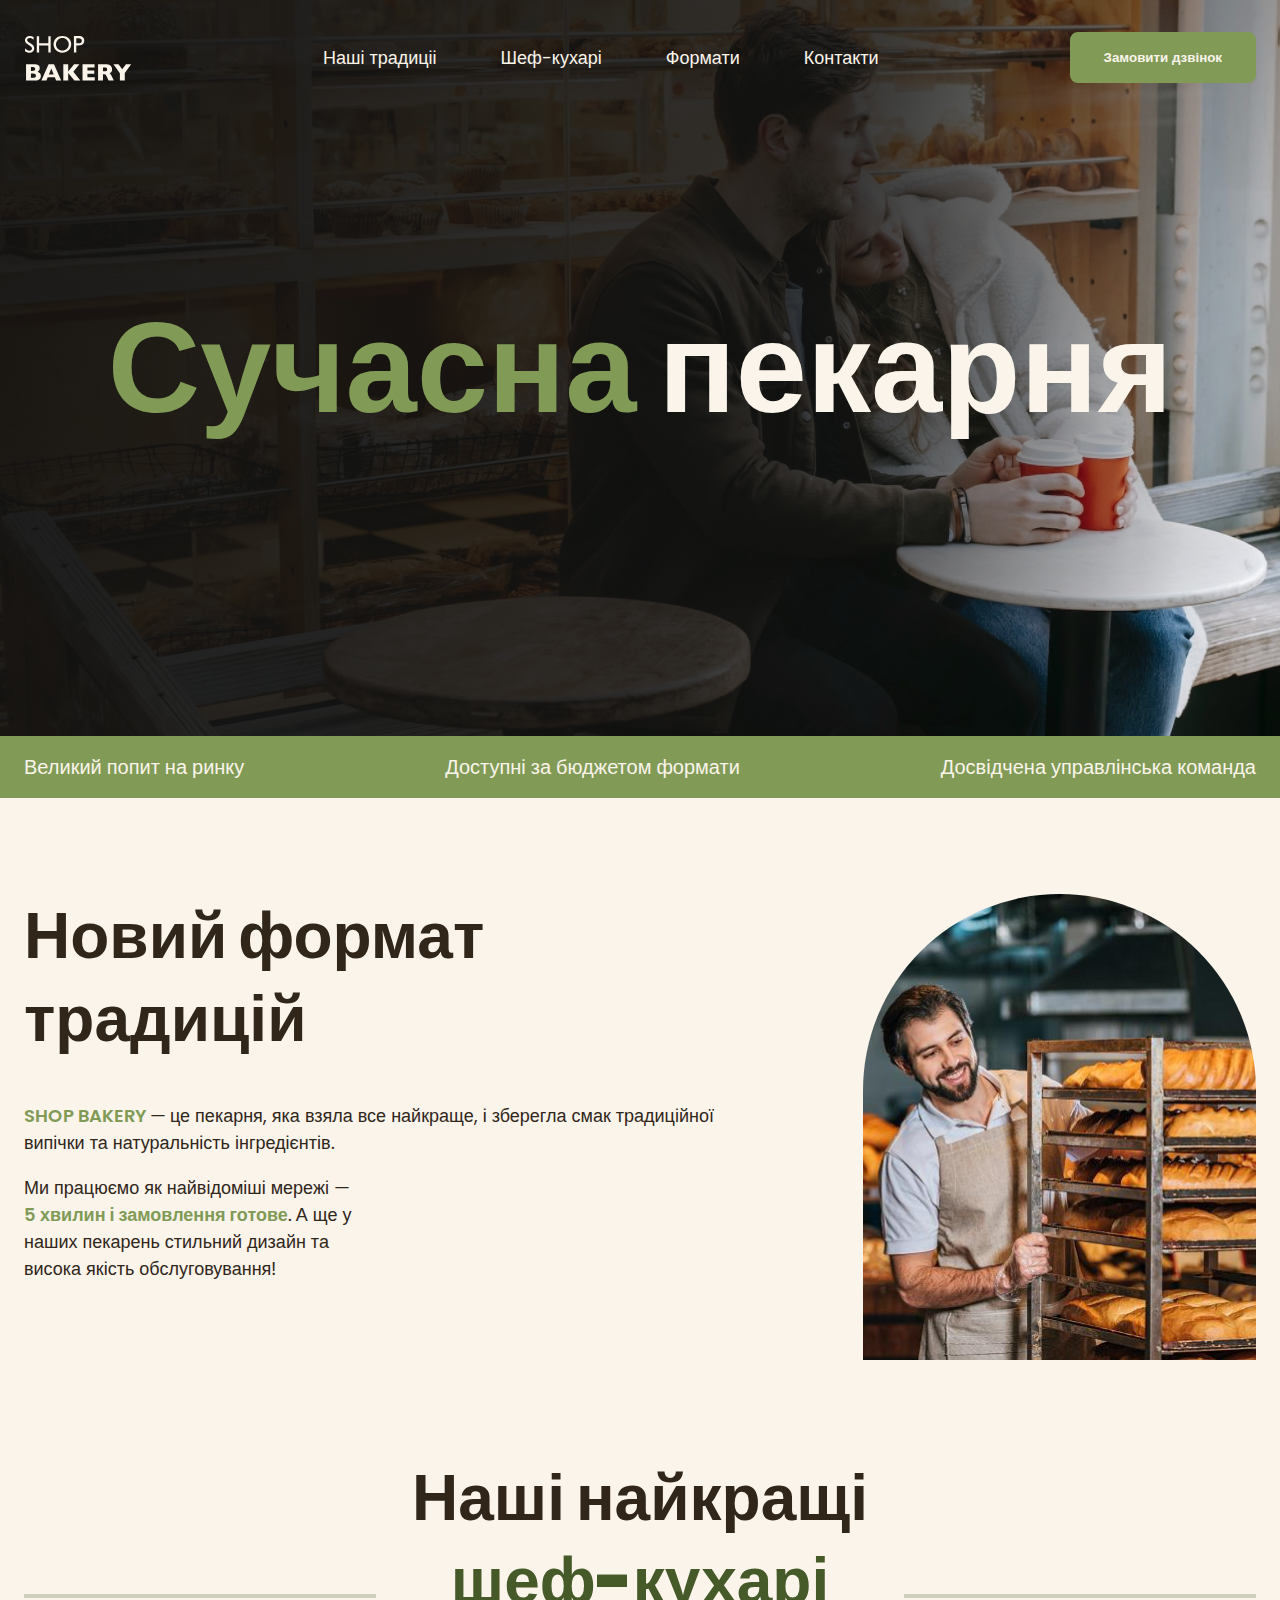
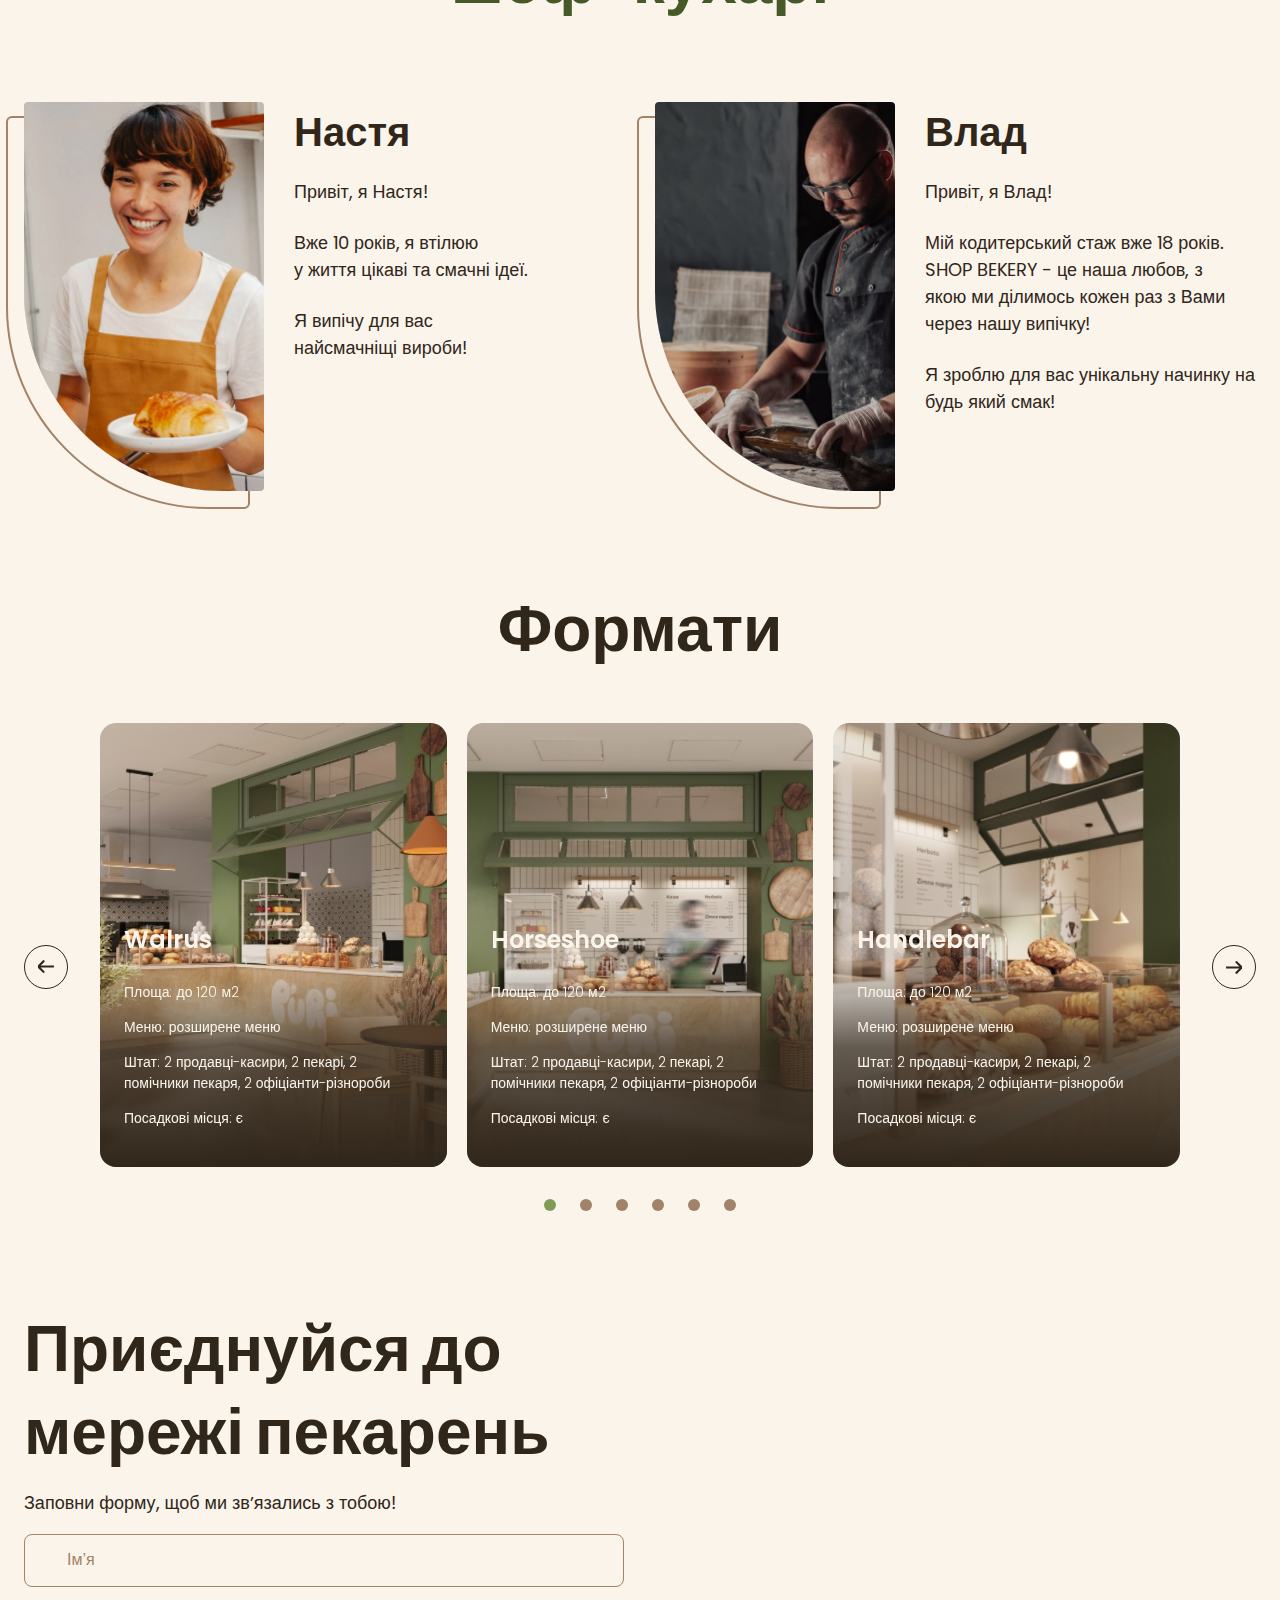
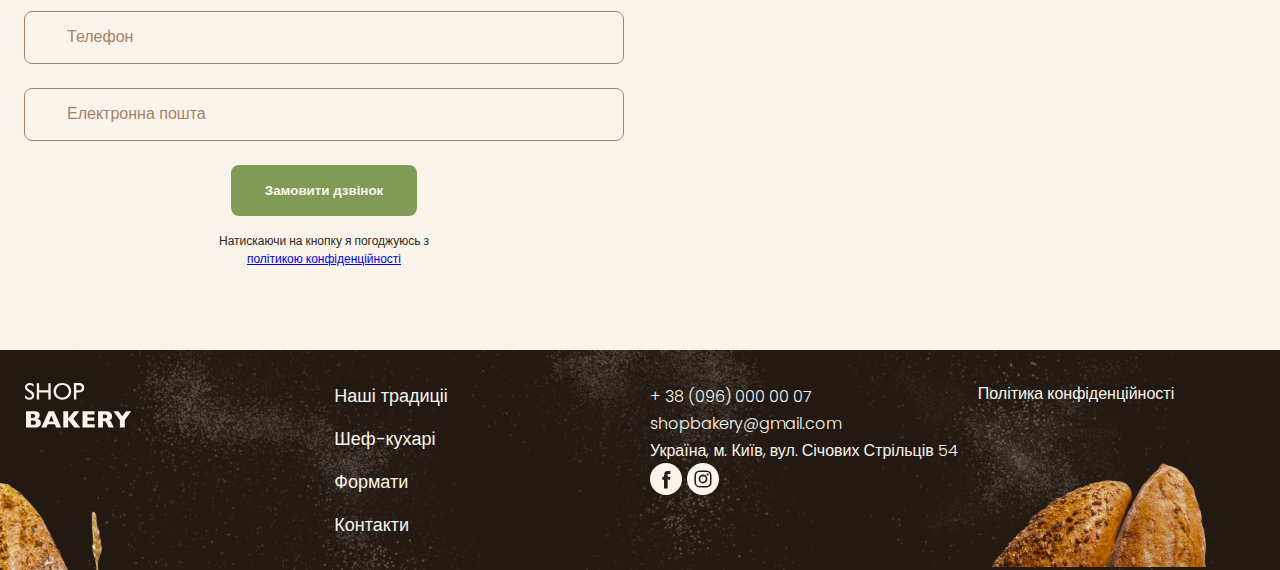
==== commit 9662b9b5: "Commit" ====
--- a/index.html
+++ b/index.html
@@ -14,6 +14,10 @@
     /> -->
     <!-- Styles -->
     <link rel="stylesheet" href="./css/main.min.css" />
+    <link
+      rel="stylesheet"
+      href="https://cdn.jsdelivr.net/npm/swiper@11/swiper-bundle.min.css"
+    />
   </head>
   <body>
     <header class="header">
@@ -170,72 +174,143 @@
           >
             Формати
           </h2>
-          <div class="formats-section__container">
-            <button class="carousel-button" type="button">
+          <div class="formats-section__slider">
+            <button
+              class="formats-section__button carousel-button prev"
+              type="button"
+            >
               <svg class="carousel-arrow" width="16" height="16">
                 <use href="./images/icons.svg#icon-Arrow-1"></use>
               </svg>
             </button>
-            <ul class="formats-section__list">
-              <li class="formats-section__item">
-                <article class="format-card">
-                  <img
-                    class="format-card__image"
-                    src="./images/Walrus-format.jpeg"
-                    alt="Walrus format"
-                  />
-                  <h3 class="format-card__title" lang="en">Walrus</h3>
-                  <div class="format-card__text">
-                    <p>Площа: до 120 м2</p>
-                    <p>Меню: розширене меню</p>
-                    <p>
-                      Штат: 2 продавці-касири, 2 пекарі, 2 помічники пекаря, 2
-                      офіціанти-різнороби
-                    </p>
-                    <p>Посадкові місця: є</p>
-                  </div>
-                </article>
-              </li>
-              <li class="formats-section__item">
-                <article class="format-card">
-                  <img
-                    class="format-card__image"
-                    src="./images/Horseshoe-format.jpeg"
-                    alt="Horseshoe format"
-                  />
-                  <h3 class="format-card__title" lang="en">Horseshoe</h3>
-                  <div class="format-card__text">
-                    <p>Площа: до 120 м2</p>
-                    <p>Меню: розширене меню</p>
-                    <p>
-                      Штат: 2 продавці-касири, 2 пекарі, 2 помічники пекаря, 2
-                      офіціанти-різнороби
-                    </p>
-                    <p>Посадкові місця: є</p>
-                  </div>
-                </article>
-              </li>
-              <li class="formats-section__item">
-                <article class="format-card">
-                  <img
-                    class="format-card__image"
-                    src="./images/Handlebar-format.jpeg"
-                    alt="Handlebar format"
-                  />
-                  <h3 class="format-card__title" lang="en">Handlebar</h3>
-                  <div class="format-card__text">
-                    <p>Площа: до 120 м2</p>
-                    <p>Меню: розширене меню</p>
-                    <p>
-                      Штат: 2 продавці-касири, 2 пекарі, 2 помічники пекаря, 2
-                      офіціанти-різнороби
-                    </p>
-                    <p>Посадкові місця: є</p>
-                  </div>
-                </article>
-              </li>
-            </ul>
-            <button class="carousel-button next" type="button">
+            <div class="formats-section__container swiper-container">
+              <ul class="formats-section__list swiper-wrapper">
+                <li class="swiper-slide">
+                  <article class="format-card">
+                    <img
+                      class="format-card__image"
+                      src="./images/Walrus-format.jpeg"
+                      alt="Walrus format"
+                    />
+                    <h3 class="format-card__title" lang="en">Walrus</h3>
+                    <div class="format-card__text">
+                      <p>Площа: до 120 м2</p>
+                      <p>Меню: розширене меню</p>
+                      <p>
+                        Штат: 2 продавці-касири, 2 пекарі, 2 помічники пекаря, 2
+                        офіціанти-різнороби
+                      </p>
+                      <p>Посадкові місця: є</p>
+                    </div>
+                  </article>
+                </li>
+                <li class="swiper-slide">
+                  <article class="format-card">
+                    <img
+                      class="format-card__image"
+                      src="./images/Horseshoe-format.jpeg"
+                      alt="Horseshoe format"
+                    />
+                    <h3 class="format-card__title" lang="en">Horseshoe</h3>
+                    <div class="format-card__text">
+                      <p>Площа: до 120 м2</p>
+                      <p>Меню: розширене меню</p>
+                      <p>
+                        Штат: 2 продавці-касири, 2 пекарі, 2 помічники пекаря, 2
+                        офіціанти-різнороби
+                      </p>
+                      <p>Посадкові місця: є</p>
+                    </div>
+                  </article>
+                </li>
+                <li class="swiper-slide">
+                  <article class="format-card">
+                    <img
+                      class="format-card__image"
+                      src="./images/Handlebar-format.jpeg"
+                      alt="Handlebar format"
+                    />
+                    <h3 class="format-card__title" lang="en">Handlebar</h3>
+                    <div class="format-card__text">
+                      <p>Площа: до 120 м2</p>
+                      <p>Меню: розширене меню</p>
+                      <p>
+                        Штат: 2 продавці-касири, 2 пекарі, 2 помічники пекаря, 2
+                        офіціанти-різнороби
+                      </p>
+                      <p>Посадкові місця: є</p>
+                    </div>
+                  </article>
+                </li>
+                <li class="swiper-slide">
+                  <article class="format-card">
+                    <img
+                      class="format-card__image"
+                      src="./images/Walrus-format.jpeg"
+                      alt="Walrus format"
+                    />
+                    <h3 class="format-card__title" lang="en">Walrus</h3>
+                    <div class="format-card__text">
+                      <p>Площа: до 120 м2</p>
+                      <p>Меню: розширене меню</p>
+                      <p>
+                        Штат: 2 продавці-касири, 2 пекарі, 2 помічники пекаря, 2
+                        офіціанти-різнороби
+                      </p>
+                      <p>Посадкові місця: є</p>
+                    </div>
+                  </article>
+                </li>
+                <li class="swiper-slide">
+                  <article class="format-card">
+                    <img
+                      class="format-card__image"
+                      src="./images/Horseshoe-format.jpeg"
+                      alt="Horseshoe format"
+                    />
+                    <h3 class="format-card__title" lang="en">Horseshoe</h3>
+                    <div class="format-card__text">
+                      <p>Площа: до 120 м2</p>
+                      <p>Меню: розширене меню</p>
+                      <p>
+                        Штат: 2 продавці-касири, 2 пекарі, 2 помічники пекаря, 2
+                        офіціанти-різнороби
+                      </p>
+                      <p>Посадкові місця: є</p>
+                    </div>
+                  </article>
+                </li>
+                <li class="swiper-slide">
+                  <article class="format-card">
+                    <img
+                      class="format-card__image"
+                      src="./images/Handlebar-format.jpeg"
+                      alt="Handlebar format"
+                    />
+                    <h3 class="format-card__title" lang="en">Handlebar</h3>
+                    <div class="format-card__text">
+                      <p>Площа: до 120 м2</p>
+                      <p>Меню: розширене меню</p>
+                      <p>
+                        Штат: 2 продавці-касири, 2 пекарі, 2 помічники пекаря, 2
+                        офіціанти-різнороби
+                      </p>
+                      <p>Посадкові місця: є</p>
+                    </div>
+                  </article>
+                </li>
+              </ul>
+              <div class="pagination">
+                <span class="pagination__button"></span>
+                <span class="pagination__button"></span>
+                <span class="pagination__button"></span>
+                <span class="pagination__button"></span>
+              </div>
+            </div>
+            <button
+              class="formats-section__button carousel-button next"
+              type="button"
+            >
               <svg class="carousel-arrow" width="16" height="16">
                 <use href="./images/icons.svg#icon-Arrow-1"></use>
               </svg>
@@ -305,8 +380,6 @@
             <iframe
               class="contact-section__map"
               src="https://www.google.com/maps/embed?pb=!1m18!1m12!1m3!1d2540.1640531314047!2d30.491233500000003!3d50.4566697!2m3!1f0!2f0!3f0!3m2!1i1024!2i768!4f13.1!3m3!1m2!1s0x40d4ce637bfe1717%3A0x5370c2254ad1b952!2sSichovykh%20Striltsiv%20St%2C%2054%2C%20Kyiv%2C%20Ukraine%2C%2002000!5e0!3m2!1sen!2sno!4v1711531237055!5m2!1sen!2sno"
-              width="603"
-              height="595"
               allowfullscreen=""
               loading="lazy"
               referrerpolicy="no-referrer-when-downgrade"
@@ -317,67 +390,69 @@
     </main>
     <footer class="footer">
       <div class="container">
-        <div class="footer-container">
-          <nav class="footer-nav">
-            <div class="footer-logo">
+        <div class="footer__container">
+          <nav class="footer__nav">
+            <div class="footer__logo">
               <a href="#">
                 <img src="./images/logo.svg " alt="Логотип сучасної пекарні" />
               </a>
             </div>
-            <ul class="footer-menu">
+            <ul class="footer__menu">
               <li><a class="link" href="#">Наші традиціі</a></li>
               <li><a class="link" href="#">Шеф-кухарі</a></li>
               <li><a class="link" href="#">Формати</a></li>
               <li><a class="link" href="#">Контакти</a></li>
             </ul>
           </nav>
-          <address class="footer-address">
-            <ul class="address-list">
-              <li>
-                <a class="address-link" href="tel:+380960000007"
-                  >+ 38 (096) 000 00 07</a
-                >
-              </li>
-              <li>
-                <a class="address-link" href="mailto:shopbakery@gmail.com"
-                  >shopbakery@gmail.com</a
-                >
-              </li>
-              <li>
-                <a
-                  class="address-link"
-                  href="https://maps.app.goo.gl/qAnWJfNx7Vw8SnLq6"
-                  target="_blank"
-                  >Україна, м. Київ, вул. Січових Стрільців 54</a
-                >
-              </li>
-              <li>
+          <address class="footer__address">
+            <div class="footer__address-contacts">
+              <ul class="footer__address-list">
+                <li>
+                  <a class="footer__address-link" href="tel:+380960000007"
+                    >+ 38 (096) 000 00 07</a
+                  >
+                </li>
+                <li>
+                  <a
+                    class="footer__address-link"
+                    href="mailto:shopbakery@gmail.com"
+                    >shopbakery@gmail.com</a
+                  >
+                </li>
+                <li>
+                  <a
+                    class="footer__address-link"
+                    href="https://maps.app.goo.gl/qAnWJfNx7Vw8SnLq6"
+                    target="_blank"
+                    >Україна, м. Київ, вул. Січових Стрільців 54</a
+                  >
+                </li>
+              </ul>
+              <div>
                 <a href="#">
-                  <svg class="address-icon" width="32" height="32">
+                  <svg class="footer__address-icon" width="32" height="32">
                     <use href="./images/icons.svg#icon-Facebook-icon"></use>
                   </svg>
                 </a>
-              </li>
-              <li>
                 <a href="#">
-                  <svg class="address-icon" width="32" height="32">
+                  <svg class="footer__address-icon" width="32" height="32">
                     <use href="./images/icons.svg#icon-Instagramm-icon"></use>
                   </svg>
                 </a>
-              </li>
-            </ul>
-            <div class="address-info">
-              <a class="address-link" href="#" target="_blank"
+              </div>
+            </div>
+
+            <div class="footer__address-info">
+              <a class="footer__address-link" href="#" target="_blank"
                 >Політика конфіденційності</a
               >
-              <p class="address-copyright">&copy;2022 Дані захищені</p>
+              <p class="footer__address-copyright">&copy;2022 Дані захищені</p>
             </div>
           </address>
         </div>
       </div>
     </footer>
-
-    <div class="backdrop">
+    <div class="backdrop is-hidden">
       <div class="modal">
         <button class="modal__btn-close modal-btn-close" type="button">
           Close
@@ -441,6 +516,8 @@
       </div>
     </div>
 
+    <script src="https://cdn.jsdelivr.net/npm/swiper@11/swiper-bundle.min.js"></script>
+    <script src="./js/format-slider.js"></script>
     <script src="./js/mobile-menu.js"></script>
     <script src="./js/modal.js"></script>
   </body>
--- a/css/main.min.css
+++ b/css/main.min.css
@@ -1 +1 @@
-@font-face{font-display:swap;font-family:"Poppins";font-style:normal;font-weight:300;src:url("../fonts/poppins-v20-latin-300.woff2") format("woff2")}@font-face{font-display:swap;font-family:"Poppins";font-style:normal;font-weight:400;src:url("../fonts/poppins-v20-latin-regular.woff2") format("woff2")}@font-face{font-display:swap;font-family:"Poppins";font-style:normal;font-weight:600;src:url("../fonts/poppins-v20-latin-600.woff2") format("woff2")}@font-face{font-display:swap;font-family:"Poppins";font-style:normal;font-weight:900;src:url("../fonts/poppins-v20-latin-900.woff2") format("woff2")}:root{--color-primary-dark: #31261a;--color-primary-light: #faf4ea;--color-secondary-dark: #a28268;--color-brand-dark: #465929;--color-brand-normal: #819b57;--color-brand-light: #cfcfbc}*,*::before,*::after{-webkit-box-sizing:border-box;box-sizing:border-box}body{color:var(--color-primary-dark);background-color:var(--color-primary-light);font-family:"Poppins",sans-serif;font-size:16px;font-weight:300;line-height:1.5;margin:0}@media screen and (min-width: 768px){body{font-size:18px;font-weight:400}}h1,h2,h3,h4,h5,h6,p{margin-top:0}a{display:inline-block}address{font-style:normal}ul{list-style-type:none;margin:0;padding:0}.text-brand{color:var(--color-brand-normal)}.text-brand-dark{color:var(--color-brand-dark)}.text-bold{font-weight:600}.text-uppercase{text-transform:uppercase}.visually-hidden{position:absolute;left:-10000px;top:auto;width:1px;height:1px;overflow:hidden}.button{display:block;padding:16px 32px;color:var(--color-primary-light);background-color:var(--color-brand-normal);border:2px solid var(--color-brand-normal);border-radius:8px;cursor:pointer;font-weight:600}.button:hover{color:var(--color-brand-dark);background-color:rgba(0,0,0,0)}.carousel-button{display:-webkit-box;display:-ms-flexbox;display:flex;-webkit-box-align:center;-ms-flex-align:center;align-items:center;-webkit-box-pack:center;-ms-flex-pack:center;justify-content:center;-ms-flex-negative:0;flex-shrink:0;width:44px;height:44px;padding:0;fill:var(--color-primary-dark);background-color:rgba(0,0,0,0);border-radius:50%;border:1px solid var(--color-primary-dark);cursor:pointer}.carousel-button:hover{background-color:var(--color-primary-dark);fill:var(--color-primary-light)}.carousel-button.next{-webkit-transform:rotate(180deg);transform:rotate(180deg)}.chef-card{display:-webkit-box;display:-ms-flexbox;display:flex;gap:30px}.chef-card__photo{border-radius:4px 4px 4px 200px;-webkit-box-shadow:-16px 16px 0 0 var(--color-primary-light),-16px 16px 0 2px var(--color-secondary-dark);box-shadow:-16px 16px 0 0 var(--color-primary-light),-16px 16px 0 2px var(--color-secondary-dark)}.chef-card__title{margin-bottom:16px;font-size:40px;font-weight:600}.chef-card__text{margin-bottom:24px}.chef-card__text:last-child{margin-bottom:0}.format-card{position:relative;display:-webkit-box;display:-ms-flexbox;display:flex;-webkit-box-orient:vertical;-webkit-box-direction:normal;-ms-flex-direction:column;flex-direction:column;-webkit-box-pack:end;-ms-flex-pack:end;justify-content:flex-end;height:444px;padding:24px;background-image:-webkit-gradient(linear, left top, left bottom, color-stop(55.208%, rgba(49, 38, 26, 0)), color-stop(72.917%, rgba(49, 38, 26, 0.71)), to(var(--color-primary-dark)));background-image:linear-gradient(180deg, rgba(49, 38, 26, 0) 55.208%, rgba(49, 38, 26, 0.71) 72.917%, var(--color-primary-dark) 100%);border-radius:16px;-webkit-transition:-webkit-transform .3s;transition:-webkit-transform .3s;transition:transform .3s;transition:transform .3s, -webkit-transform .3s;overflow:hidden}.format-card:hover{-webkit-transform:scale(1.05);transform:scale(1.05)}.format-card__image{position:absolute;z-index:-1;top:0;left:0;width:100%;height:100%}.format-card__title{font-size:24px;font-weight:600;color:var(--color-primary-light)}.format-card__text{font-size:14px;font-weight:300;color:var(--color-primary-light)}.input{position:relative}.input__label{position:absolute;top:16px;left:42px}.input__control{padding:16px 42px;width:100%;font-size:16px;line-height:1.17;border:1px solid var(--color-secondary-dark);border-radius:8px;background-color:rgba(0,0,0,0)}.input__control:focus{border-color:var(--color-brand-normal);outline:none}.input__control::-webkit-input-placeholder{color:var(--color-secondary-dark);font-size:16px;line-height:1.17}.input__control::-moz-placeholder{color:var(--color-secondary-dark);font-size:16px;line-height:1.17}.input__control:-ms-input-placeholder{color:var(--color-secondary-dark);font-size:16px;line-height:1.17}.input__control::-ms-input-placeholder{color:var(--color-secondary-dark);font-size:16px;line-height:1.17}.input__control::placeholder{color:var(--color-secondary-dark);font-size:16px;line-height:1.17}.input__control:focus::-webkit-input-placeholder{color:var(--color-primary-dark)}.input__control:focus::-moz-placeholder{color:var(--color-primary-dark)}.input__control:focus:-ms-input-placeholder{color:var(--color-primary-dark)}.input__control:focus::-ms-input-placeholder{color:var(--color-primary-dark)}.input__control:focus::placeholder{color:var(--color-primary-dark)}.link{color:var(--color-primary-light);text-decoration:none;-webkit-transition:color .3s;transition:color .3s}.link:hover{color:var(--color-brand-normal)}.advantages-section{padding:16px 0}@media screen and (min-width: 768px){.advantages-section{background-color:var(--color-brand-normal)}}.advantages-section__list{display:-webkit-box;display:-ms-flexbox;display:flex;-webkit-box-orient:vertical;-webkit-box-direction:normal;-ms-flex-direction:column;flex-direction:column;gap:16px;padding:24px 40px;background-color:var(--color-brand-light);border-radius:24px}@media screen and (min-width: 768px){.advantages-section__list{-webkit-box-orient:horizontal;-webkit-box-direction:normal;-ms-flex-direction:row;flex-direction:row;-webkit-box-pack:justify;-ms-flex-pack:justify;justify-content:space-between;gap:40px;background-color:rgba(0,0,0,0);padding:0}}.advantages-section__item{font-size:14px;font-weight:300}@media screen and (min-width: 768px){.advantages-section__item{color:var(--color-primary-light);font-size:20px}}.chefs-section__title{position:relative;margin:0 auto 80px}.chefs-section__title::before,.chefs-section__title::after{position:absolute;bottom:24px;width:352px;border:2px solid var(--color-brand-light);content:""}.chefs-section__title::before{left:0}.chefs-section__title::after{right:0}.chefs-section__list{display:-webkit-box;display:-ms-flexbox;display:flex;gap:40px 30px;-ms-flex-wrap:wrap;flex-wrap:wrap}.chefs-section__item{-ms-flex-preferred-size:calc((100% - 30px)/2);flex-basis:calc((100% - 30px)/2)}.contact-section{padding-bottom:96px}.contact-section__container{display:-webkit-box;display:-ms-flexbox;display:flex;gap:32px}.contact-section__title{margin-bottom:16px}.contact-section__form-field{margin-bottom:24px}.contact-section__button{display:block;margin:0 auto 16px}.contact-section__map{-ms-flex-negative:0;flex-shrink:0;border-radius:16px;border:none}.container{width:100%;max-width:1288px;margin:0 auto;padding:0 24px}.footer{padding:32px 0;position:relative;background-image:url("../images/Footer-background.png");background-repeat:no-repeat;background-size:cover;background-position:center;background-color:var(--color-primary-dark)}.footer::before,.footer::after{position:absolute;bottom:0;background-repeat:no-repeat;content:""}.footer::before{width:180px;height:120px;left:0;background-image:url("../images/decor-bread-small.png")}.footer::after{width:380px;height:190px;right:0;background-image:url("../images/decor-bread-large.png")}.footer__container{display:-webkit-box;display:-ms-flexbox;display:flex;gap:20px}.footer-nav,.footer-address{display:-webkit-box;display:-ms-flexbox;display:flex;-ms-flex-preferred-size:50%;flex-basis:50%}.footer-logo,.footer-menu{-webkit-box-flex:1;-ms-flex-positive:1;flex-grow:1}.address-list,.address-info{-webkit-box-flex:1;-ms-flex-positive:1;flex-grow:1}.address-link{font-size:16px;font-weight:300;color:var(--color-primary-light);text-decoration:none}.address-link:hover{color:var(--color-brand-normal)}.address-icon{fill:var(--color-primary-light)}.address-icon:hover{fill:var(--color-brand-normal)}.address-copyright{font-size:14px}.form-terms{margin:0 auto;max-width:220px;font-weight:500;font-size:12px;line-height:1.5;text-align:center}.form-terms__link{color:var(--color-primary-dark);text-underline-offset:2px}.formats-section__container{display:-webkit-box;display:-ms-flexbox;display:flex;-webkit-box-align:center;-ms-flex-align:center;align-items:center;gap:32px}.formats-section__list{display:-webkit-box;display:-ms-flexbox;display:flex;-ms-flex-wrap:wrap;flex-wrap:wrap;gap:20px}.formats-section__item{-ms-flex-preferred-size:calc((100% - 40px)/3);flex-basis:calc((100% - 40px)/3)}.header{position:absolute;top:0;left:0;width:100%;padding-top:16px}@media screen and (min-width: 1280px){.header{padding-top:32px}}.header__container{display:-webkit-box;display:-ms-flexbox;display:flex;-webkit-box-align:center;-ms-flex-align:center;align-items:center;gap:40px}.header__nav{-webkit-box-flex:1;-ms-flex-positive:1;flex-grow:1;display:-webkit-box;display:-ms-flexbox;display:flex;-webkit-box-align:center;-ms-flex-align:center;align-items:center;gap:40px}.header__menu{display:none}@media screen and (min-width: 1280px){.header__menu{display:-webkit-box;display:-ms-flexbox;display:flex;gap:64px;-webkit-box-flex:1;-ms-flex-positive:1;flex-grow:1;-webkit-box-pack:center;-ms-flex-pack:center;justify-content:center}}.header__button{display:none}@media screen and (min-width: 1280px){.header__button{display:block}}.header__burger{width:24px;height:24px;padding:0;background-color:rgba(0,0,0,0);border:none;fill:var(--color-primary-light)}@media screen and (min-width: 1280px){.header__burger{display:none}}.mobile-menu{position:fixed;top:0;left:0;width:100%;height:100%;background-color:var(--color-primary-light);-webkit-transform:translateX(100%);transform:translateX(100%);-webkit-transition:-webkit-transform .3s;transition:-webkit-transform .3s;transition:transform .3s;transition:transform .3s, -webkit-transform .3s}.mobile-menu.is-open{-webkit-transform:translateX(0);transform:translateX(0)}.mobile-menu__btn-close{position:absolute;top:16px;right:24px}.backdrop{position:fixed;top:0;left:0;right:0;bottom:0;display:-webkit-box;display:-ms-flexbox;display:flex;-webkit-box-align:center;-ms-flex-align:center;align-items:center;-webkit-box-pack:center;-ms-flex-pack:center;justify-content:center;padding:20px 0;background-color:rgba(0,0,0,.5);-webkit-transition:opacity .3s,visibility .3s;transition:opacity .3s,visibility .3s}.backdrop.is-hidden{opacity:0;visibility:hidden;pointer-events:none}.modal{position:relative;width:100%;max-width:880px;height:100%;max-height:880px;padding:128px;background-color:var(--color-primary-light);border-radius:32px;overflow-y:auto}.modal__btn-close{position:absolute;top:40px;right:40px}.modal__form-field{margin-bottom:32px}.modal__button{margin:0 auto 24px}.section{padding:20px 0}@media screen and (min-width: 768px){.section{padding:48px 0}}.section__title{font-size:32px;font-weight:900;line-height:1.5}@media screen and (min-width: 768px){.section__title{font-size:64px;line-height:1.3}}.section__title--centered{text-align:center}.traditions-section{padding-top:40px}@media screen and (min-width: 768px){.traditions-section{padding-top:96px}}.traditions-section__container{display:-webkit-box;display:-ms-flexbox;display:flex;-webkit-box-align:start;-ms-flex-align:start;align-items:flex-start;-webkit-box-pack:justify;-ms-flex-pack:justify;justify-content:space-between;gap:40px}.traditions-section__content{max-width:710px}.traditions-section__title{margin-bottom:42px}.traditions-section__text--limited{max-width:340px}.traditions-section__image{display:none;border-radius:400px 400px 0px 0px}@media screen and (min-width: 768px){.traditions-section__image{display:block}}.hero-section{padding:124px 0;background-image:linear-gradient(102.76deg, rgba(18, 18, 17, 0.78) 2.03%, rgba(18, 18, 17, 0.6) 58.46%, rgba(18, 18, 17, 0) 90.36%),url("../images/Hero-section-background.jpeg");background-repeat:repeat-x;background-position:center top;background-size:cover}@media screen and (min-width: 1280px){.hero-section{padding:272px 0}}@media screen and (min-device-pixel-ratio: 2),(-webkit-min-device-pixel-ratio: 2),(min-resolution: 192dpi),(min-resolution: 2dppx){.hero-section{background-image:linear-gradient(102.76deg, rgba(18, 18, 17, 0.78) 2.03%, rgba(18, 18, 17, 0.6) 58.46%, rgba(18, 18, 17, 0) 90.36%),url("../images/Hero-section-background@2x.jpg")}}.hero-section__title{margin-bottom:48px;color:var(--color-primary-light);text-align:center;font-size:67px;line-height:1;font-weight:900}@media screen and (min-width: 1280px){.hero-section__title{margin-bottom:0;font-size:128px;line-height:1.5}}.hero-section__button{margin:0 auto}@media screen and (min-width: 1280px){.hero-section__button{display:none}}/*# sourceMappingURL=main.min.css.map */+@font-face{font-display:swap;font-family:"Poppins";font-style:normal;font-weight:300;src:url("../fonts/poppins-v20-latin-300.woff2") format("woff2")}@font-face{font-display:swap;font-family:"Poppins";font-style:normal;font-weight:400;src:url("../fonts/poppins-v20-latin-regular.woff2") format("woff2")}@font-face{font-display:swap;font-family:"Poppins";font-style:normal;font-weight:600;src:url("../fonts/poppins-v20-latin-600.woff2") format("woff2")}@font-face{font-display:swap;font-family:"Poppins";font-style:normal;font-weight:900;src:url("../fonts/poppins-v20-latin-900.woff2") format("woff2")}:root{--color-primary-dark: #31261a;--color-primary-light: #faf4ea;--color-secondary-dark: #a28268;--color-brand-dark: #465929;--color-brand-normal: #819b57;--color-brand-light: #cfcfbc}*,*::before,*::after{-webkit-box-sizing:border-box;box-sizing:border-box}body{color:var(--color-primary-dark);background-color:var(--color-primary-light);font-family:"Poppins",sans-serif;font-size:16px;font-weight:300;line-height:1.5;margin:0}@media screen and (min-width: 768px){body{font-size:18px;font-weight:400}}h1,h2,h3,h4,h5,h6,p{margin-top:0}img{display:block;max-width:100%;height:auto;-o-object-fit:cover;object-fit:cover}a{display:inline-block}address{font-style:normal}ul{list-style-type:none;margin:0;padding:0}.text-brand{color:var(--color-brand-normal)}.text-brand-dark{color:var(--color-brand-dark)}.text-bold{font-weight:600}.text-uppercase{text-transform:uppercase}.visually-hidden{position:absolute;left:-10000px;top:auto;width:1px;height:1px;overflow:hidden}.button{display:block;padding:16px 32px;color:var(--color-primary-light);background-color:var(--color-brand-normal);border:2px solid var(--color-brand-normal);border-radius:8px;cursor:pointer;font-weight:600}.button:hover{color:var(--color-brand-dark);background-color:rgba(0,0,0,0)}.carousel-button{display:-webkit-box;display:-ms-flexbox;display:flex;-webkit-box-align:center;-ms-flex-align:center;align-items:center;-webkit-box-pack:center;-ms-flex-pack:center;justify-content:center;-ms-flex-negative:0;flex-shrink:0;width:44px;height:44px;padding:0;fill:var(--color-primary-dark);background-color:rgba(0,0,0,0);border-radius:50%;border:1px solid var(--color-primary-dark);cursor:pointer}.carousel-button:hover{background-color:var(--color-primary-dark);fill:var(--color-primary-light)}.carousel-button.next{-webkit-transform:rotate(180deg);transform:rotate(180deg)}.chef-card{display:-webkit-box;display:-ms-flexbox;display:flex;-webkit-box-align:start;-ms-flex-align:start;align-items:flex-start;gap:16px}@media screen and (min-width: 1280px){.chef-card{gap:30px}}.chef-card__photo{width:140px;border-radius:4px 4px 4px 200px;-webkit-box-shadow:-16px 16px 0 0 var(--color-primary-light),-16px 16px 0 2px var(--color-secondary-dark);box-shadow:-16px 16px 0 0 var(--color-primary-light),-16px 16px 0 2px var(--color-secondary-dark)}@media screen and (min-width: 1280px){.chef-card__photo{width:240px}}.chef-card__title{margin-bottom:16px;font-size:24px;font-weight:600}@media screen and (min-width: 768px){.chef-card__title{font-size:40px}}.chef-card__text{font-size:14px;margin-bottom:24px}.chef-card__text:last-child{margin-bottom:0}@media screen and (min-width: 768px){.chef-card__text{font-size:18px}}.format-card{position:relative;display:-webkit-box;display:-ms-flexbox;display:flex;-webkit-box-orient:vertical;-webkit-box-direction:normal;-ms-flex-direction:column;flex-direction:column;-webkit-box-pack:end;-ms-flex-pack:end;justify-content:flex-end;height:444px;padding:24px;background-image:-webkit-gradient(linear, left top, left bottom, color-stop(55.208%, rgba(49, 38, 26, 0)), color-stop(72.917%, rgba(49, 38, 26, 0.71)), to(var(--color-primary-dark)));background-image:linear-gradient(180deg, rgba(49, 38, 26, 0) 55.208%, rgba(49, 38, 26, 0.71) 72.917%, var(--color-primary-dark) 100%);border-radius:16px;overflow:hidden}.format-card__image{position:absolute;z-index:-1;top:0;left:0;width:100%;height:100%}.format-card__title{font-size:24px;font-weight:600;color:var(--color-primary-light)}.format-card__text{font-size:14px;font-weight:300;color:var(--color-primary-light)}.input{position:relative}.input__label{position:absolute;top:16px;left:42px}.input__control{padding:16px 42px;width:100%;font-size:16px;line-height:1.17;border:1px solid var(--color-secondary-dark);border-radius:8px;background-color:rgba(0,0,0,0)}.input__control:focus{border-color:var(--color-brand-normal);outline:none}.input__control::-webkit-input-placeholder{color:var(--color-secondary-dark);font-size:16px;line-height:1.17}.input__control::-moz-placeholder{color:var(--color-secondary-dark);font-size:16px;line-height:1.17}.input__control:-ms-input-placeholder{color:var(--color-secondary-dark);font-size:16px;line-height:1.17}.input__control::-ms-input-placeholder{color:var(--color-secondary-dark);font-size:16px;line-height:1.17}.input__control::placeholder{color:var(--color-secondary-dark);font-size:16px;line-height:1.17}.input__control:focus::-webkit-input-placeholder{color:var(--color-primary-dark)}.input__control:focus::-moz-placeholder{color:var(--color-primary-dark)}.input__control:focus:-ms-input-placeholder{color:var(--color-primary-dark)}.input__control:focus::-ms-input-placeholder{color:var(--color-primary-dark)}.input__control:focus::placeholder{color:var(--color-primary-dark)}.link{color:var(--color-primary-light);text-decoration:none;-webkit-transition:color .3s;transition:color .3s}.link:hover{color:var(--color-brand-normal)}.pagination{display:-webkit-box;display:-ms-flexbox;display:flex;-webkit-box-align:center;-ms-flex-align:center;align-items:center;-webkit-box-pack:center;-ms-flex-pack:center;justify-content:center;gap:24px}.pagination__button{width:12px;height:12px;padding:0;background-color:var(--color-secondary-dark);border-radius:50%}.pagination__button--active{background-color:var(--color-brand-normal)}.advantages-section{padding:16px 0}@media screen and (min-width: 768px){.advantages-section{background-color:var(--color-brand-normal)}}.advantages-section__list{display:-webkit-box;display:-ms-flexbox;display:flex;-webkit-box-orient:vertical;-webkit-box-direction:normal;-ms-flex-direction:column;flex-direction:column;gap:16px;padding:24px 40px;background-color:var(--color-brand-light);border-radius:24px}@media screen and (min-width: 768px){.advantages-section__list{-webkit-box-orient:horizontal;-webkit-box-direction:normal;-ms-flex-direction:row;flex-direction:row;-webkit-box-pack:justify;-ms-flex-pack:justify;justify-content:space-between;gap:40px;background-color:rgba(0,0,0,0);padding:0}}.advantages-section__item{font-size:14px;font-weight:300}@media screen and (min-width: 768px){.advantages-section__item{color:var(--color-primary-light);font-size:20px}}.chefs-section__title{position:relative;margin:0 auto 24px}@media screen and (min-width: 1280px){.chefs-section__title{margin-bottom:80px}}.chefs-section__title::before,.chefs-section__title::after{display:none;position:absolute;bottom:24px;width:352px;border:2px solid var(--color-brand-light);content:""}@media screen and (min-width: 1280px){.chefs-section__title::before,.chefs-section__title::after{display:block}}.chefs-section__title::before{left:0}.chefs-section__title::after{right:0}.chefs-section__list{display:-webkit-box;display:-ms-flexbox;display:flex;-webkit-box-orient:vertical;-webkit-box-direction:normal;-ms-flex-direction:column;flex-direction:column;-ms-flex-wrap:wrap;flex-wrap:wrap;gap:20px}@media screen and (min-width: 768px){.chefs-section__list{-webkit-box-orient:horizontal;-webkit-box-direction:normal;-ms-flex-direction:row;flex-direction:row;gap:40px 30px}}@media screen and (min-width: 768px){.chefs-section__item{-ms-flex-preferred-size:calc((100% - 30px)/2);flex-basis:calc((100% - 30px)/2)}}.contact-section{padding-bottom:96px}.contact-section__container{display:-webkit-box;display:-ms-flexbox;display:flex;-webkit-box-orient:vertical;-webkit-box-direction:normal;-ms-flex-direction:column;flex-direction:column;gap:24px}@media screen and (min-width: 768px){.contact-section__container{-webkit-box-orient:horizontal;-webkit-box-direction:normal;-ms-flex-direction:row;flex-direction:row;gap:32px}}.contact-section__title{margin-bottom:16px}.contact-section__form-field{margin-bottom:24px}.contact-section__button{display:block;margin:0 auto 16px}.contact-section__map{-ms-flex-negative:0;flex-shrink:0;height:176px;margin:0 -24px;border-radius:16px;border:none}@media screen and (min-width: 768px){.contact-section__map{margin:auto;width:320px;height:500px}}@media screen and (min-width: 1280px){.contact-section__map{width:600px;height:595px}}.container{width:100%;max-width:1288px;margin:0 auto;padding:0 24px}.footer{padding:32px 0;position:relative;background-image:url("../images/Footer-background.png");background-repeat:no-repeat;background-size:cover;background-position:center;background-color:var(--color-primary-dark)}.footer::before,.footer::after{position:absolute;bottom:0;background-repeat:no-repeat;content:""}.footer::before{width:180px;height:120px;left:0;background-image:url("../images/decor-bread-small.png")}.footer::after{width:380px;height:190px;right:0;background-image:url("../images/decor-bread-large.png")}.footer__container{display:-webkit-box;display:-ms-flexbox;display:flex;-webkit-box-orient:vertical;-webkit-box-direction:normal;-ms-flex-direction:column;flex-direction:column;gap:20px}@media screen and (min-width: 768px){.footer__container{-webkit-box-orient:horizontal;-webkit-box-direction:normal;-ms-flex-direction:row;flex-direction:row}}.footer__nav,.footer__address{display:-webkit-box;display:-ms-flexbox;display:flex;-webkit-box-orient:vertical;-webkit-box-direction:normal;-ms-flex-direction:column;flex-direction:column;gap:20px;text-align:center}@media screen and (min-width: 768px){.footer__nav,.footer__address{-webkit-box-orient:horizontal;-webkit-box-direction:normal;-ms-flex-direction:row;flex-direction:row;-ms-flex-preferred-size:50%;flex-basis:50%;text-align:left}}.footer__logo{-webkit-box-flex:1;-ms-flex-positive:1;flex-grow:1}.footer__menu{display:-webkit-box;display:-ms-flexbox;display:flex;-webkit-box-orient:vertical;-webkit-box-direction:normal;-ms-flex-direction:column;flex-direction:column;-webkit-box-flex:1;-ms-flex-positive:1;flex-grow:1;gap:16px}.footer__adress-list,.footer__address-info{display:-webkit-box;display:-ms-flexbox;display:flex;-webkit-box-orient:vertical;-webkit-box-direction:normal;-ms-flex-direction:column;flex-direction:column;-webkit-box-flex:1;-ms-flex-positive:1;flex-grow:1;gap:16px}.footer__adress-list,.footer__address-info{-webkit-box-flex:1;-ms-flex-positive:1;flex-grow:1}.footer__address-link{font-size:16px;font-weight:300;color:var(--color-primary-light);text-decoration:none}.footer__address-link:hover{color:var(--color-brand-normal)}.footer__address-icon{fill:var(--color-primary-light)}.footer__address-icon:hover{fill:var(--color-brand-normal)}.footer__address-copyright{font-size:14px}.form-terms{margin:0 auto;max-width:220px;font-weight:500;font-size:12px;line-height:1.5;text-align:center}.form-terms__link{color:var(--color-primary-dark);text-underline-offset:2px}.formats-section__slider{display:-webkit-box;display:-ms-flexbox;display:flex;-webkit-box-align:center;-ms-flex-align:center;align-items:center;gap:32px}.formats-section__container{overflow:hidden}.formats-section__list{margin-bottom:32px}.formats-section__button{display:none}@media screen and (min-width: 768px){.formats-section__button{display:-webkit-box;display:-ms-flexbox;display:flex}}.header{position:absolute;top:0;left:0;width:100%;padding-top:16px}@media screen and (min-width: 1280px){.header{padding-top:32px}}.header__container{display:-webkit-box;display:-ms-flexbox;display:flex;-webkit-box-align:center;-ms-flex-align:center;align-items:center;gap:40px}.header__nav{-webkit-box-flex:1;-ms-flex-positive:1;flex-grow:1;display:-webkit-box;display:-ms-flexbox;display:flex;-webkit-box-align:center;-ms-flex-align:center;align-items:center;gap:40px}.header__menu{display:none}@media screen and (min-width: 1280px){.header__menu{display:-webkit-box;display:-ms-flexbox;display:flex;gap:64px;-webkit-box-flex:1;-ms-flex-positive:1;flex-grow:1;-webkit-box-pack:center;-ms-flex-pack:center;justify-content:center}}.header__button{display:none}@media screen and (min-width: 1280px){.header__button{display:block}}.header__burger{width:24px;height:24px;padding:0;background-color:rgba(0,0,0,0);border:none;fill:var(--color-primary-light)}@media screen and (min-width: 1280px){.header__burger{display:none}}.mobile-menu{position:fixed;top:0;left:0;width:100%;height:100%;background-color:var(--color-primary-light);-webkit-transform:translateX(100%);transform:translateX(100%);-webkit-transition:-webkit-transform .3s;transition:-webkit-transform .3s;transition:transform .3s;transition:transform .3s, -webkit-transform .3s}.mobile-menu.is-open{-webkit-transform:translateX(0);transform:translateX(0)}.mobile-menu__btn-close{position:absolute;top:16px;right:24px}.backdrop{position:fixed;top:0;left:0;right:0;bottom:0;display:-webkit-box;display:-ms-flexbox;display:flex;-webkit-box-align:center;-ms-flex-align:center;align-items:center;-webkit-box-pack:center;-ms-flex-pack:center;justify-content:center;padding:20px;background-color:rgba(0,0,0,.5);-webkit-transition:opacity .3s,visibility .3s;transition:opacity .3s,visibility .3s}.backdrop.is-hidden{opacity:0;visibility:hidden;pointer-events:none}.modal{position:relative;width:100%;max-width:880px;height:100%;max-height:880px;padding:48px;background-color:var(--color-primary-light);border-radius:32px;overflow-y:auto}@media screen and (min-width: 768px){.modal{padding:128px}}.modal__btn-close{position:absolute;top:40px;right:40px}.modal__form-field{margin-bottom:32px}.modal__button{margin:0 auto 24px}.section{padding:20px 0}@media screen and (min-width: 768px){.section{padding:48px 0}}.section__title{font-size:32px;font-weight:900;line-height:1.5}@media screen and (min-width: 768px){.section__title{font-size:64px;line-height:1.3}}.section__title--centered{text-align:center}.traditions-section{padding-top:40px}@media screen and (min-width: 768px){.traditions-section{padding-top:96px}}.traditions-section__container{display:-webkit-box;display:-ms-flexbox;display:flex;-webkit-box-align:start;-ms-flex-align:start;align-items:flex-start;-webkit-box-pack:justify;-ms-flex-pack:justify;justify-content:space-between;gap:40px}.traditions-section__content{max-width:710px}.traditions-section__title{margin-bottom:42px}.traditions-section__text--limited{max-width:340px}.traditions-section__image{display:none;border-radius:400px 400px 0px 0px}@media screen and (min-width: 768px){.traditions-section__image{display:block}}.hero-section{padding:124px 0;background-image:linear-gradient(102.76deg, rgba(18, 18, 17, 0.78) 2.03%, rgba(18, 18, 17, 0.6) 58.46%, rgba(18, 18, 17, 0) 90.36%),url("../images/Hero-section-background.jpeg");background-repeat:repeat-x;background-position:center top;background-size:cover}@media screen and (min-width: 1280px){.hero-section{padding:272px 0}}@media screen and (min-device-pixel-ratio: 2),(-webkit-min-device-pixel-ratio: 2),(min-resolution: 192dpi),(min-resolution: 2dppx){.hero-section{background-image:linear-gradient(102.76deg, rgba(18, 18, 17, 0.78) 2.03%, rgba(18, 18, 17, 0.6) 58.46%, rgba(18, 18, 17, 0) 90.36%),url("../images/Hero-section-background@2x.jpg")}}.hero-section__title{margin-bottom:48px;color:var(--color-primary-light);text-align:center;font-size:67px;line-height:1;font-weight:900}@media screen and (min-width: 1280px){.hero-section__title{margin-bottom:0;font-size:128px;line-height:1.5}}.hero-section__button{margin:0 auto}@media screen and (min-width: 1280px){.hero-section__button{display:none}}/*# sourceMappingURL=main.min.css.map */